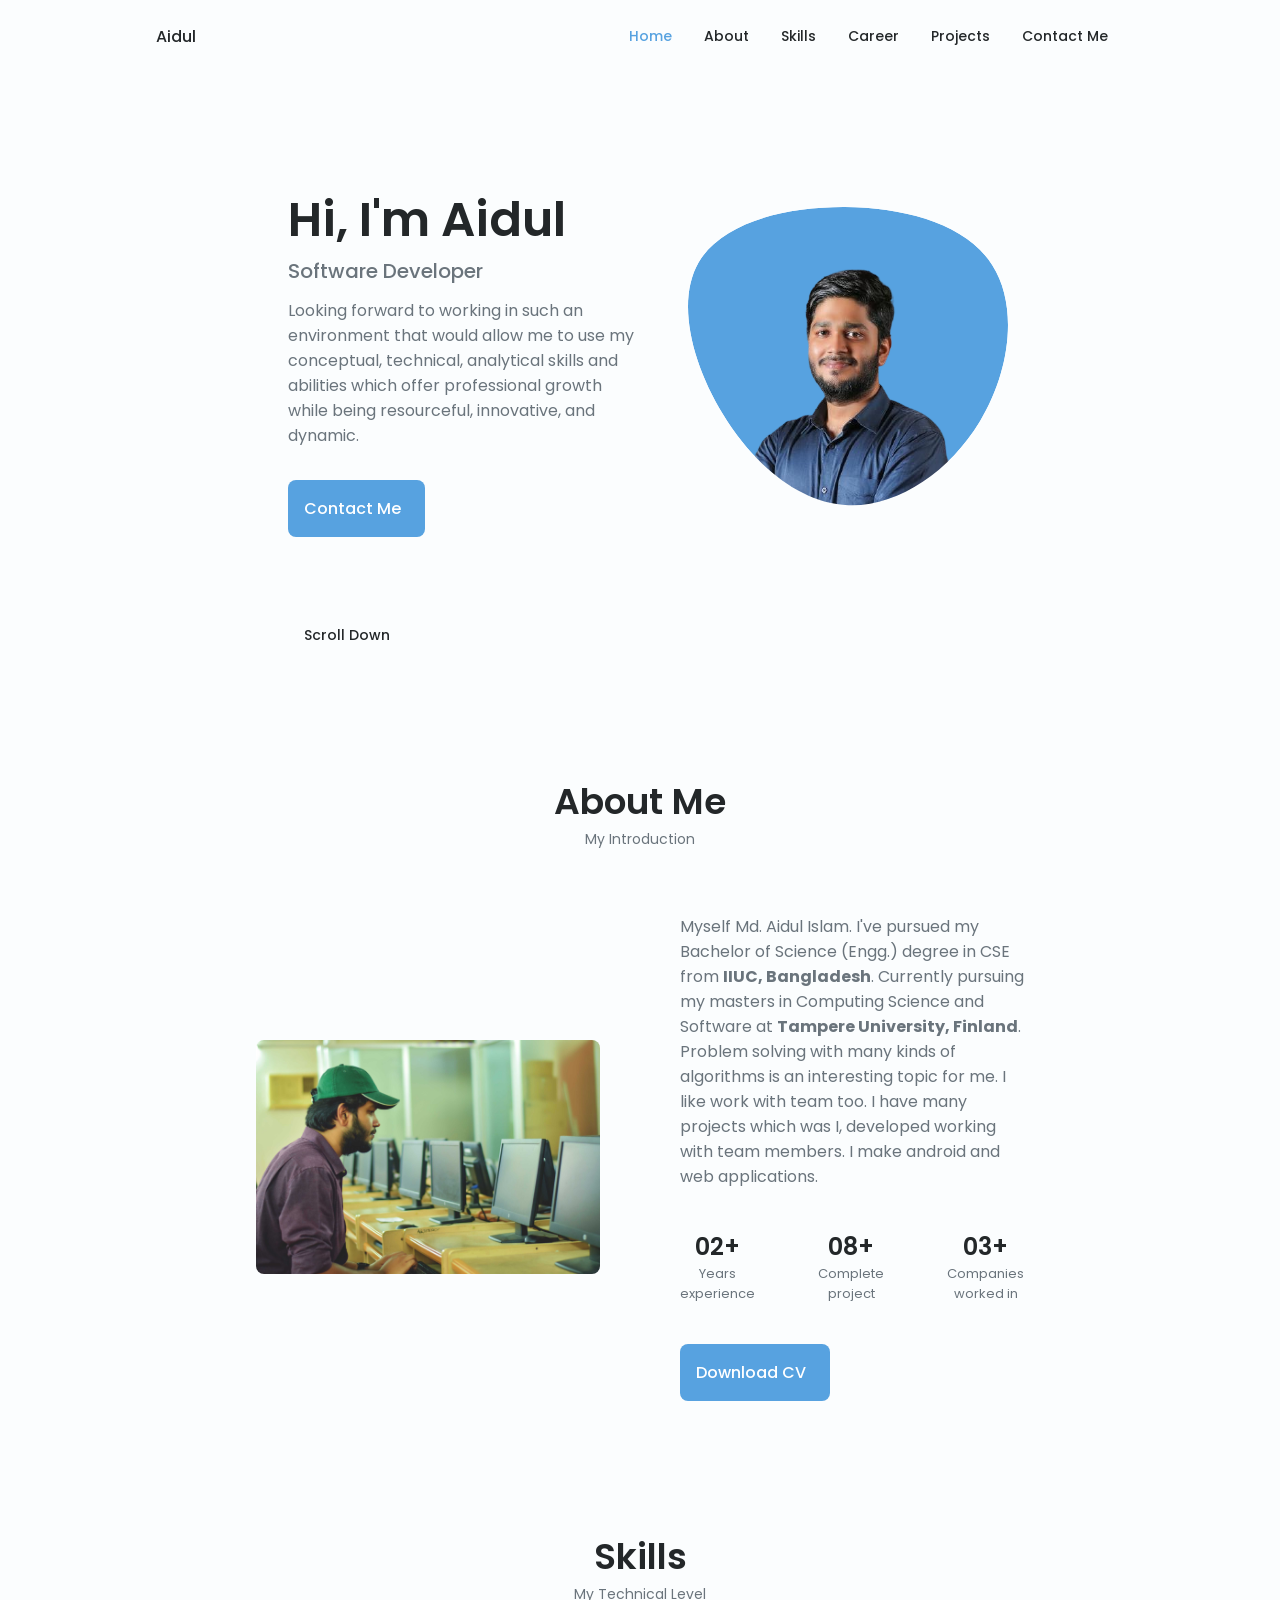
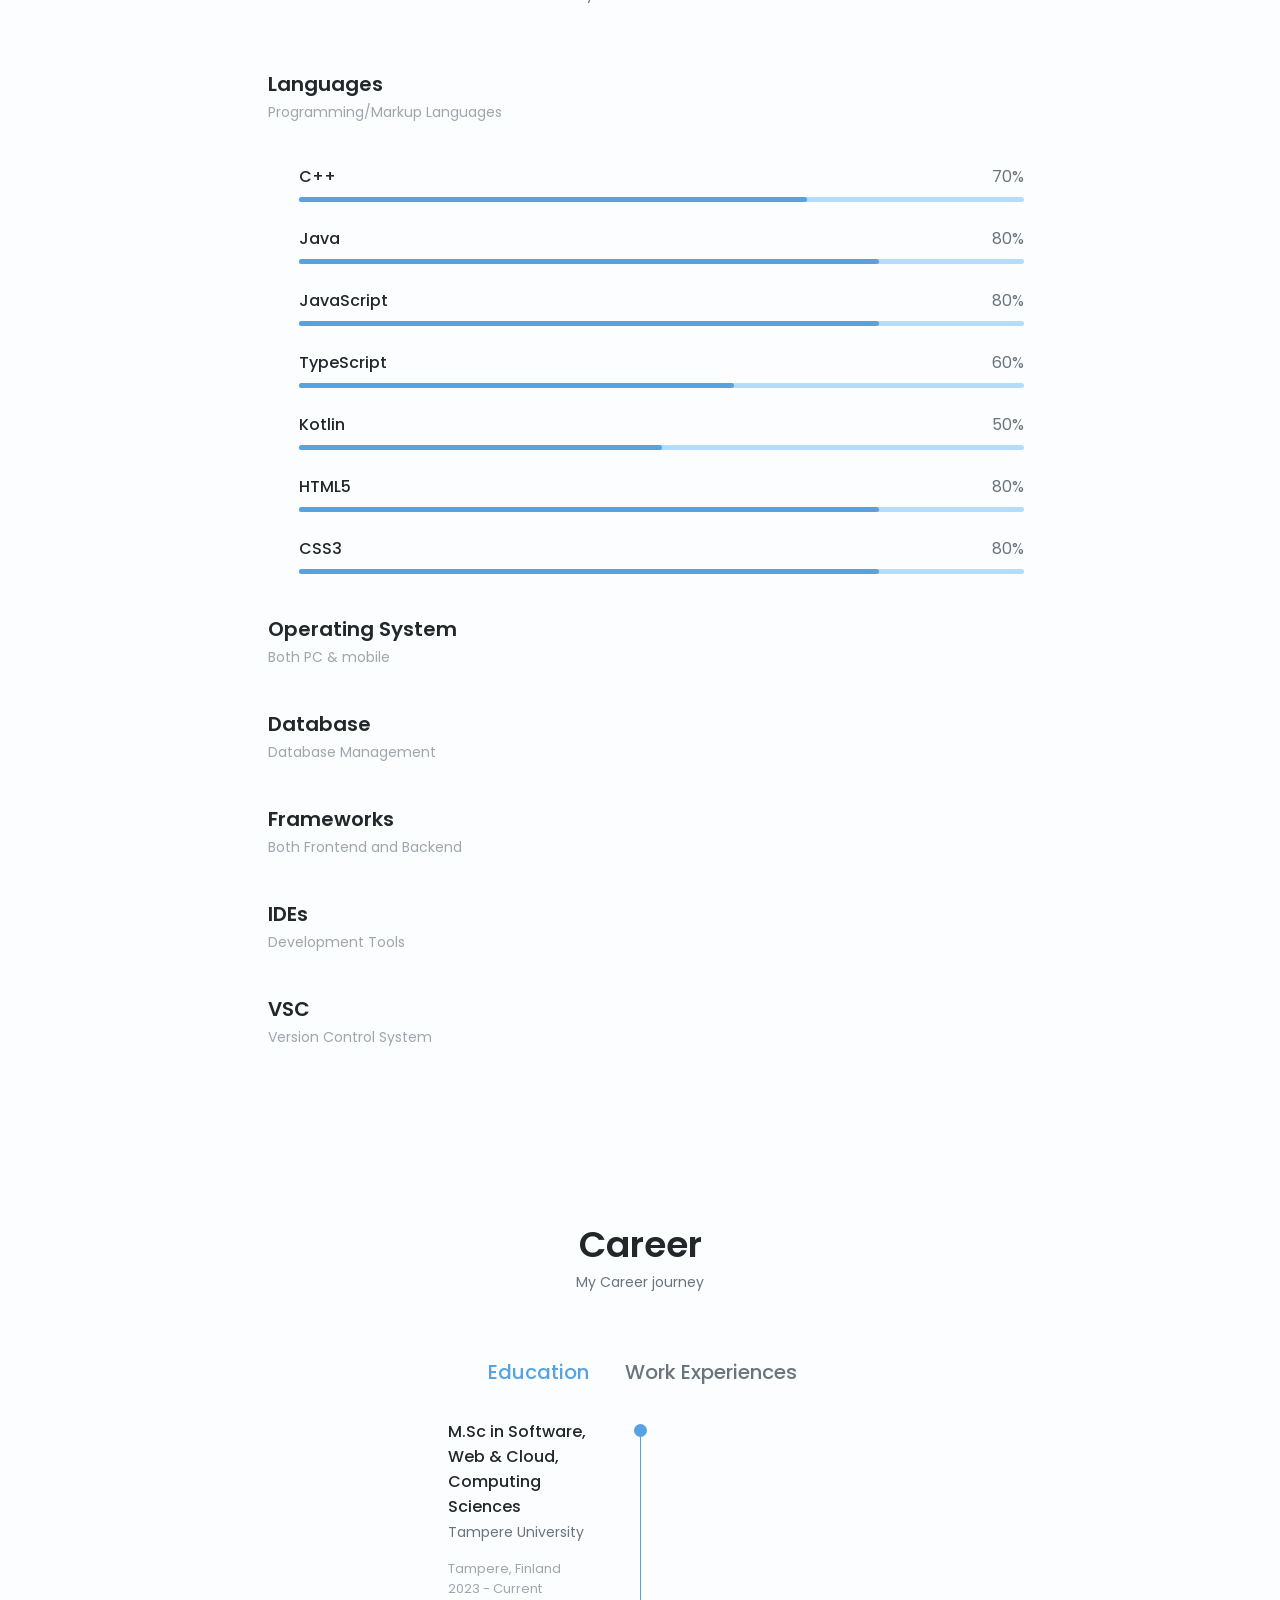
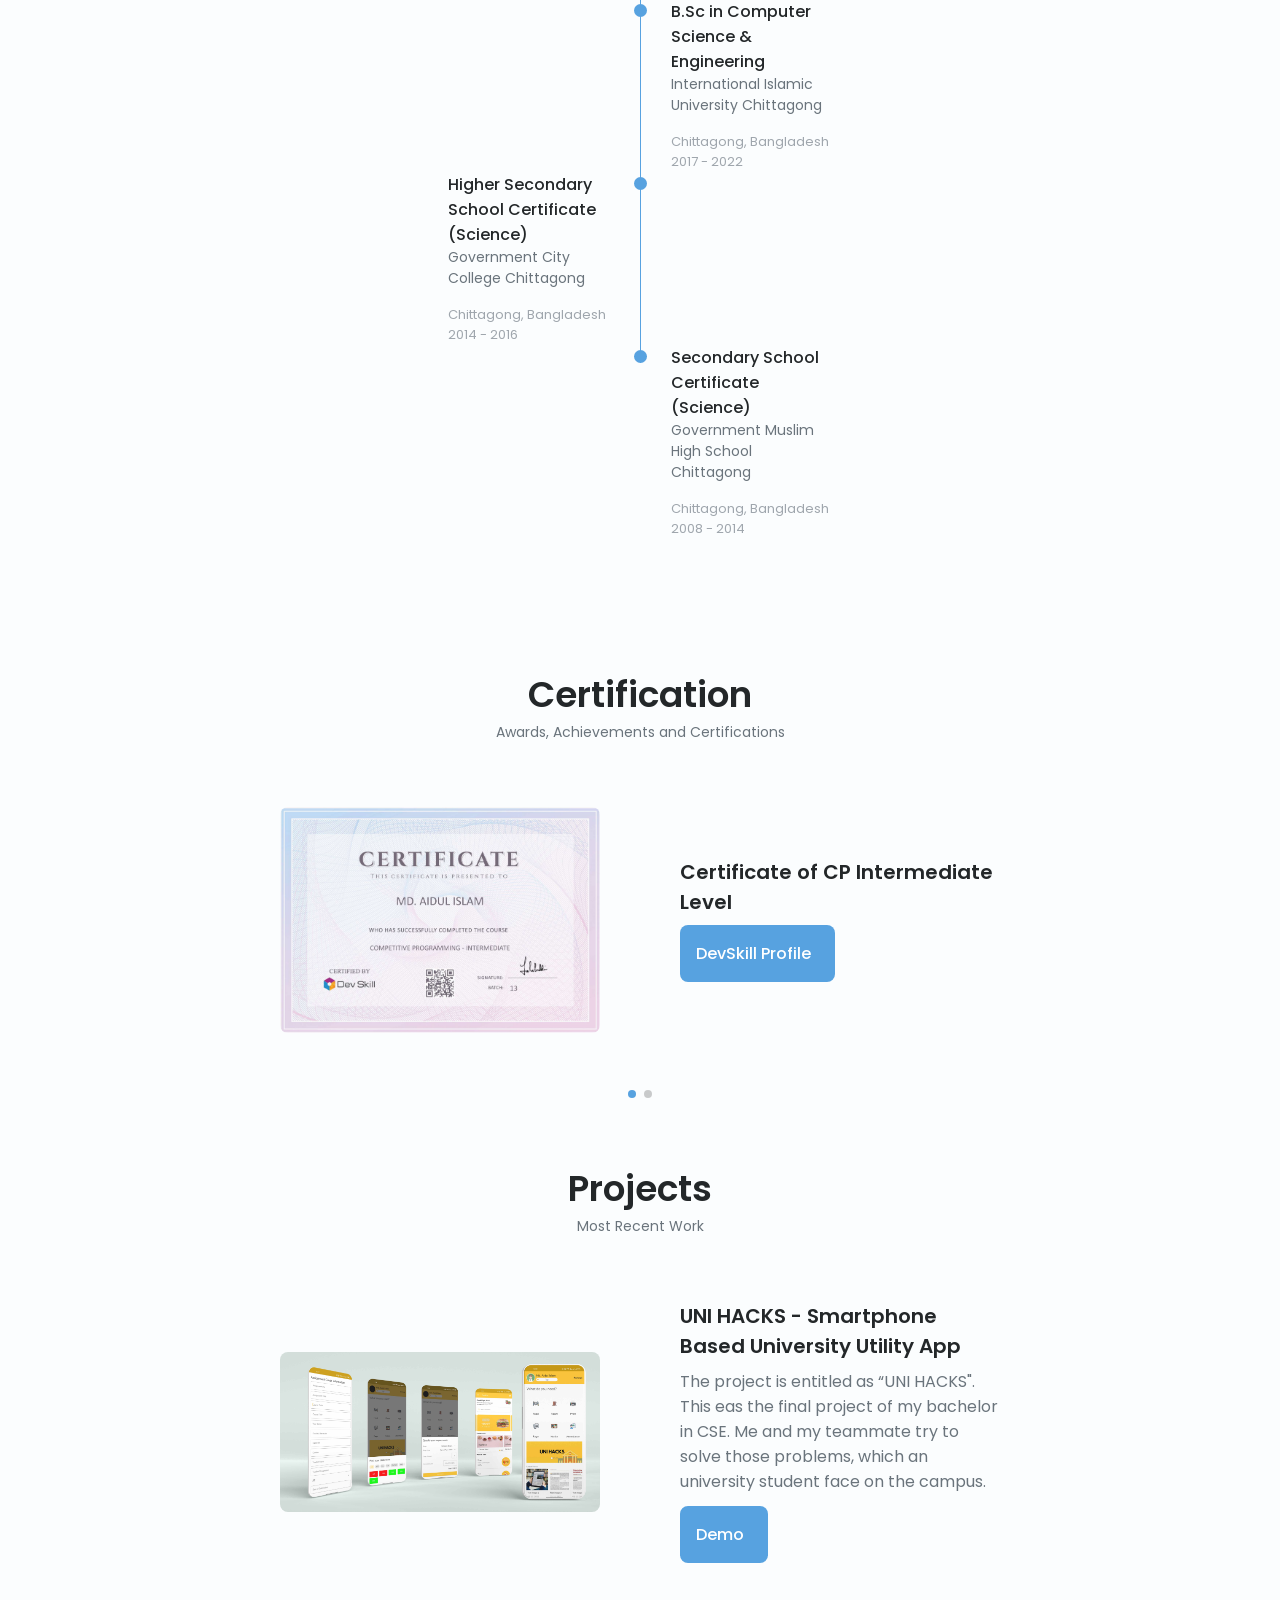
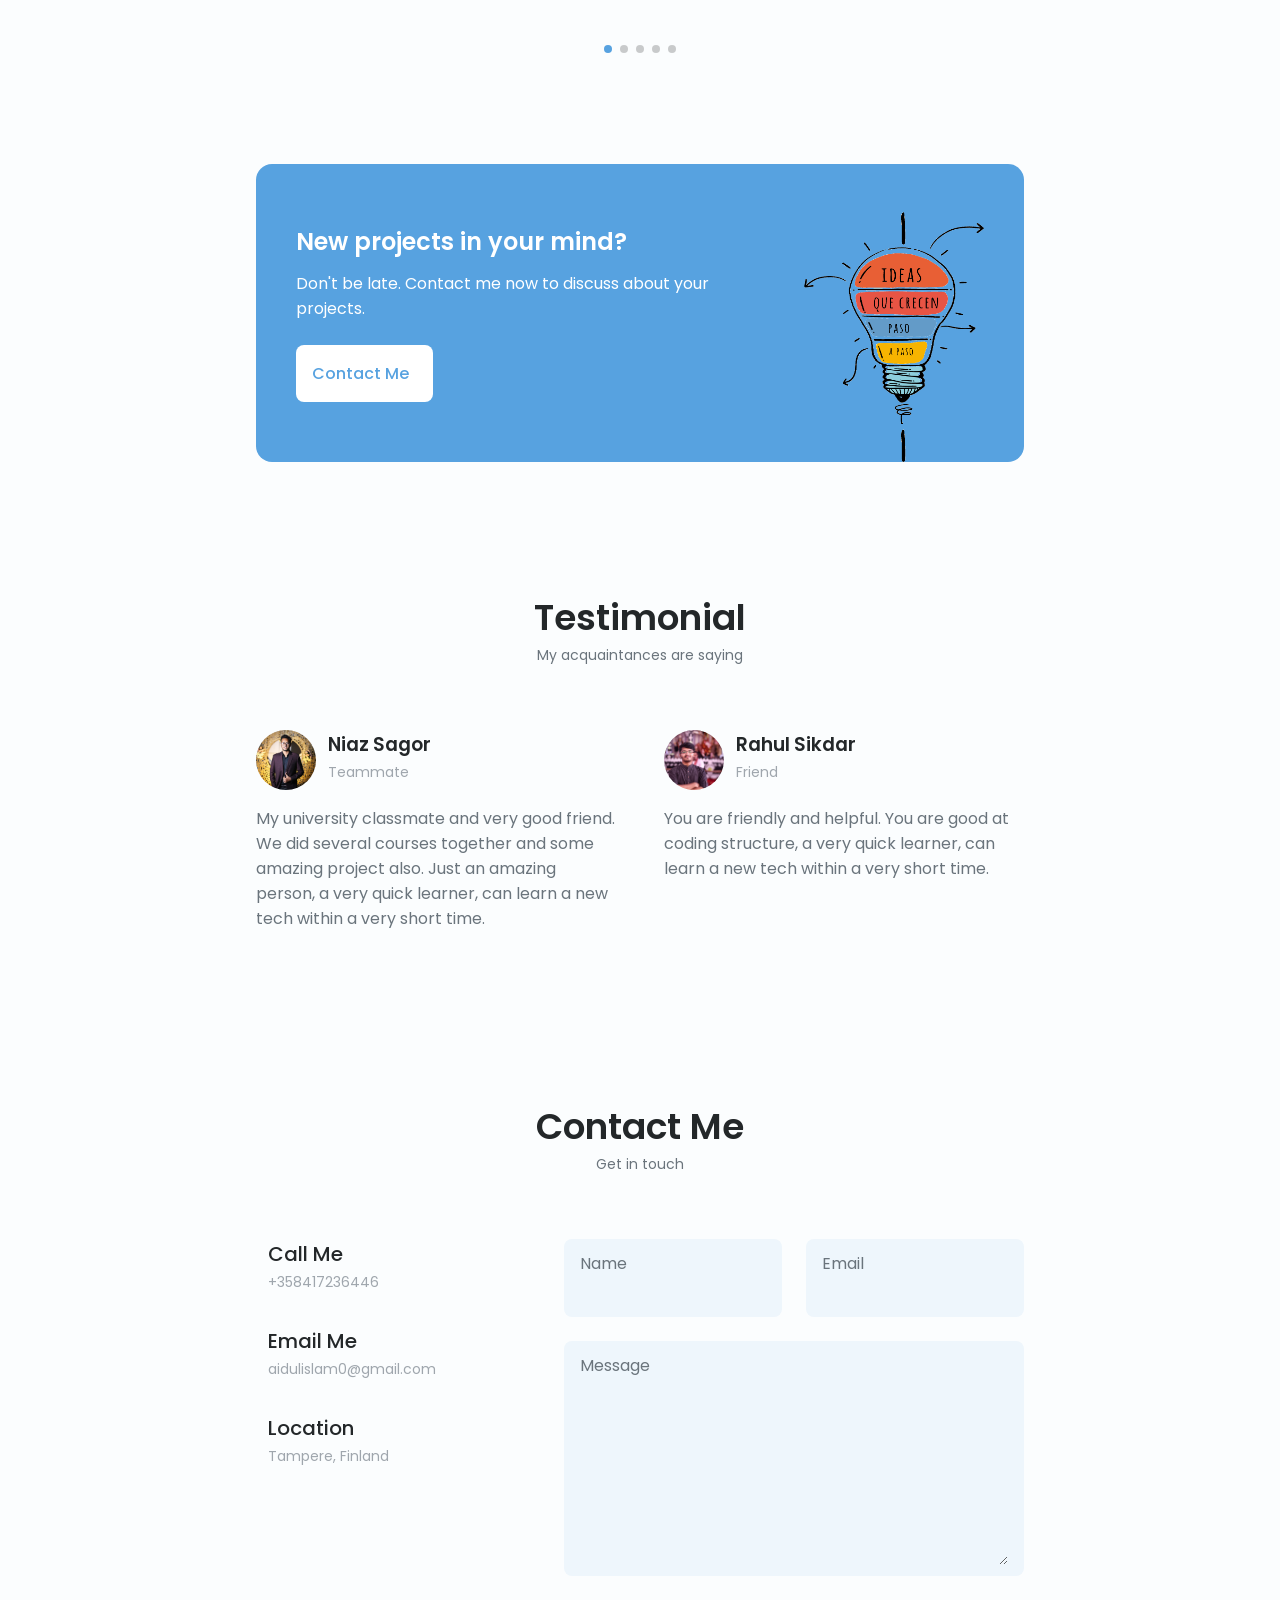
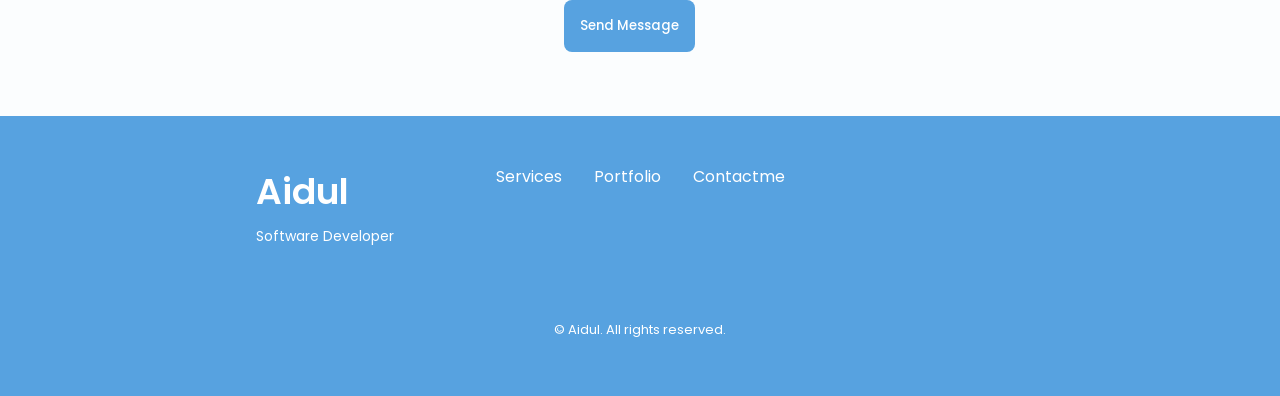
==== index.html @ 512f67ad "updated" ====
<!DOCTYPE html>
    <html lang="en">
    <head>
        <meta charset="UTF-8">
        <meta name="viewport" content="width=device-width, initial-scale=1.0">

        <!--==================== UNICONS ====================-->
        <link rel="stylesheet" href="https://unicons.iconscout.com/release/v4.0.0/css/line.css">
        <link rel="stylesheet" href="https://unicons.iconscout.com/release/v4.0.0/css/solid.css">
        
        <!--==================== SWIPER CSS ====================-->
        <link rel="stylesheet" href="assets/css/swiper-bundle.min.css">
        
        <!--==================== CSS ====================-->
        <link rel="stylesheet" href="assets/css/styles.css">

        <title>Aidul Islam</title>
        <link rel="shortcut icon" type="image/x-icon" href="/assets/img/favicon.ico">
    </head>
    <body>
        <!--==================== HEADER ====================-->
        <header class="header" id="header">
            <nav class="nav container">
                <a href="#" class="nav__logo">Aidul</a>

                <div class="nav__menu" id="nav-menu">
                    <ul class="nav__list grid">
                        <li class="nav__item">
                            <a href="#home" class="nav__link active-link">
                                <i class="uil uil-estate nav__icon"></i> Home
                            </a>
                        </li>

                        <li class="nav__item">
                            <a href="#about" class="nav__link">
                                <i class="uil uil-user nav__icon"></i> About
                            </a>
                        </li>

                        <li class="nav__item">
                            <a href="#skills" class="nav__link">
                                <i class="uil uil-file-alt nav__icon"></i> Skills
                            </a>
                        </li>

                        <li class="nav__item">
                            <a href="#career" class="nav__link">
                                <i class="uil uil-briefcase-alt nav__icon"></i> Career
                            </a>
                        </li>

                        <li class="nav__item">
                            <a href="#portfolio" class="nav__link">
                                <i class="uil uil-scenery nav__icon"></i> Projects
                            </a>
                        </li>

                        <li class="nav__item">
                            <a href="#contact" class="nav__link">
                                <i class="uil uil-message nav__icon"></i> Contact Me
                            </a>
                        </li>
                    </ul>
                    <i class="uil uil-times nav__close" id="nav-close"></i>
                </div>
                <div class="nav__btns">

                    <!-- Theme change button -->
                    <i class="uil uil-moon change-theme" id="theme-button"></i>

                    <div class="nav__toogle" id="nav-toogle">
                        <i class="uil uil-apps"></i>
                    </div>
                </div>
            </nav>
            
        </header>

        <!--==================== MAIN ====================-->
        <main class="main">
            <!--==================== HOME ====================-->
            <section class="home section" id="home">
                <div class="home__container container grid">
                    <div class="home__content grid">
                        <div class="home__social">
                            <a href="https://www.linkedin.com/in/aidul23" target="_blank" class="home__social-icon">
                                <i class="uil uil-linkedin-alt"></i>
                            </a>

                            <a href="https://www.github.com/aidul23" target="_blank" class="home__social-icon">
                                <i class="uil uil-github-alt"></i>
                            </a>
                        </div>
                        <div class="home__img">
                            <svg class="home__blob" viewBox="0 0 200 187" xmlns="http://www.w3.org/2000/svg" xmlns:xlink="http://www.w3.org/1999/xlink">
                                <mask id="mask0" mask-type="alpha">
                                    <path d="M190.312 36.4879C206.582 62.1187 201.309 102.826 182.328 134.186C163.346 165.547 
                                    130.807 187.559 100.226 186.353C69.6454 185.297 41.0228 161.023 21.7403 129.362C2.45775 
                                    97.8511 -7.48481 59.1033 6.67581 34.5279C20.9871 10.1032 59.7028 -0.149132 97.9666 
                                    0.00163737C136.23 0.303176 174.193 10.857 190.312 36.4879Z"/>
                                </mask>
                                <g mask="url(#mask0)">
                                    <path d="M190.312 36.4879C206.582 62.1187 201.309 102.826 182.328 134.186C163.346 
                                    165.547 130.807 187.559 100.226 186.353C69.6454 185.297 41.0228 161.023 21.7403 
                                    129.362C2.45775 97.8511 -7.48481 59.1033 6.67581 34.5279C20.9871 10.1032 59.7028 
                                    -0.149132 97.9666 0.00163737C136.23 0.303176 174.193 10.857 190.312 36.4879Z"/>
                                    <image class="home__blob-img" x="12" y="18" xlink:href="assets/img/perfil.png"/>
                                </g>
                            </svg>
                            
                        </div>
                        <div class="home__data">
                            <h1 class="home__title">Hi, I'm Aidul</h1>
                            <h3 class="home__subtitle">Software Developer</h3>
                            <p class="home__description">Looking forward to working in such an environment that would allow me to use my conceptual, technical, analytical skills and abilities which offer professional growth while being resourceful, innovative, and dynamic.</p>
                            <a href="#contact" class="button button--flex">
                                Contact Me <i class="uil uil-message button__icon"></i>
                            </a>
                        </div>
                    </div>

                    <div class="home__scroll">
                        <a href="#about" class="home__scroll-button button--flex">
                            <i class="uil uil-mouse-alt home__scroll-mouse"></i>
                            <span class="home__scroll-name">Scroll Down</span>
                            <i class="uil uil-arrow-down home__scroll-arrow"></i>
                        </a>
                    </div>
                </div>
            </section>

            <!--==================== ABOUT ====================-->
            <section class="about section" id="about">
                <h2 class="section__title">About Me</h2>
                <span class="section__subtitle">My Introduction</span>
                <div class="about__container container grid">
                    <img src="assets/img/about.jpg" alt="" class="about__img">

                    <div class="about__data">
                        <p class="about__description">Myself Md. Aidul Islam. I've pursued my Bachelor of Science (Engg.) degree in CSE from <b>IIUC, Bangladesh</b>. Currently pursuing my masters in Computing Science and Software at <b>Tampere University, Finland</b>. Problem solving with many kinds of algorithms is an interesting topic for me. I like work with team too. I have many projects which was I, developed working with team members. I make android and web applications.</p>
                    
                        <div class="about__info">
                            <div>
                                <span class="about__info-title">02+</span>
                                <span class="about__info-name">Years <br> experience</span>
                            </div>

                            <div>
                                <span class="about__info-title">08+</span>
                                <span class="about__info-name">Complete <br> project</span>
                            </div>

                            <div>
                                <span class="about__info-title">03+</span>
                                <span class="about__info-name">Companies <br> worked in</span>
                            </div>

                            <!-- <div>
                                <span class="about__info-title">08+</span>
                                <span class="about__info-name">Years <br> experience</span>
                            </div> -->
                        </div>

                        <div class="about__buttons">
                            <a download="" href="assets/pdf/My Resume.pdf" class="button button--flex">
                                Download CV<i class="uil uil-download-alt button__icon"></i>
                            </a>
                        </div>
                    </div>
                </div>
            </section>

            <!--==================== SKILLS ====================-->
            <section class="skills section" id="skills">
                <h2 class="section__title">Skills</h2>
                <span class="section__subtitle">My Technical Level</span>
                <div class="skills__container container grid">
                    <div>
                        <!--==================== SKILL 1 ====================-->
                        <div class="skills__content skills__open">
                            <div class="skills__header">
                                <i class="uil uil-brackets-curly skills__icon"></i>

                                <div>
                                    <h1 class="skills__title">Languages</h1>
                                    <span class="skills__subtitle">Programming/Markup Languages</span>

                                </div>

                                <i class="uil uil-angle-down skills__arrow"></i>
                            </div>

                            <div class="skills__list grid">

                                <div class="skills__data">
                                    <div class="skills__titles">
                                        <h3 class="skills__name">C++</h3>
                                        <span class="skills__number">70%</span>
                                    </div>
                                    <div class="skills__bar">
                                        <span class="skills__percentage skills__cpp"></span>
                                    </div>
                                </div>

                                <div class="skills__data">
                                    <div class="skills__titles">
                                        <h3 class="skills__name">Java</h3>
                                        <span class="skills__number">80%</span>
                                    </div>
                                    <div class="skills__bar">
                                        <span class="skills__percentage skills__java"></span>
                                    </div>
                                </div>

                                <div class="skills__data">
                                    <div class="skills__titles">
                                        <h3 class="skills__name">JavaScript</h3>
                                        <span class="skills__number">80%</span>
                                    </div>
                                    <div class="skills__bar">
                                        <span class="skills__percentage skills__javascript"></span>
                                    </div>
                                </div>

                                <div class="skills__data">
                                    <div class="skills__titles">
                                        <h3 class="skills__name">TypeScript</h3>
                                        <span class="skills__number">60%</span>
                                    </div>
                                    <div class="skills__bar">
                                        <span class="skills__percentage skills__typescript"></span>
                                    </div>
                                </div>

                                <div class="skills__data">
                                    <div class="skills__titles">
                                        <h3 class="skills__name">Kotlin</h3>
                                        <span class="skills__number">50%</span>
                                    </div>
                                    <div class="skills__bar">
                                        <span class="skills__percentage skills__kotlin"></span>
                                    </div>
                                </div>

                                <div class="skills__data">
                                    <div class="skills__titles">
                                        <h3 class="skills__name">HTML5</h3>
                                        <span class="skills__number">80%</span>
                                    </div>
                                    <div class="skills__bar">
                                        <span class="skills__percentage skills__html"></span>
                                    </div>
                                </div>

                                <div class="skills__data">
                                    <div class="skills__titles">
                                        <h3 class="skills__name">CSS3</h3>
                                        <span class="skills__number">80%</span>
                                    </div>
                                    <div class="skills__bar">
                                        <span class="skills__percentage skills__css"></span>
                                    </div>
                                </div>
                            </div>
                        </div>

                        <!--==================== SKILL 2 ====================-->
                        <div class="skills__content skills__close">
                            <div class="skills__header">
                                <i class="uil uil-desktop skills__icon"></i>

                                <div>
                                    <h1 class="skills__title">Operating System</h1>
                                    <span class="skills__subtitle">Both PC & mobile</span>

                                </div>

                                <i class="uil uil-angle-down skills__arrow"></i>
                            </div>

                            <div class="skills__list grid">
                                <div class="skills__data skills_div">
                                    <img src="./assets/img/Logo/windows.png" alt="os-logo"/>
                                    <img src="./assets/img/Logo/ubuntu.png" alt="os-logo"/>
                                    <img src="./assets/img/Logo/android.png" alt="os-logo"/>
                                    <img src="./assets/img/Logo/apple-black-logo.png" alt="os-logo"/>

                                    <!-- <div class="skills__titles">
                                        <h3 class="skills__name">Windows</h3>
                                        <span class="skills__number">90%</span>
                                    </div>
                                    <div class="skills__bar">
                                        <span class="skills__percentage skills__windows"></span>
                                    </div> -->
                                </div>

                                <!-- <div class="skills__data">
                                    <div class="skills__titles">
                                        <h3 class="skills__name">Ubuntu</h3>
                                        <span class="skills__number">80%</span>
                                    </div>
                                    <div class="skills__bar">
                                        <span class="skills__percentage skills__css"></span>
                                    </div>
                                </div>

                                <div class="skills__data">
                                    <div class="skills__titles">
                                        <h3 class="skills__name">Android</h3>
                                        <span class="skills__number">60%</span>
                                    </div>
                                    <div class="skills__bar">
                                        <span class="skills__percentage skills__js"></span>
                                    </div>
                                </div>

                                <div class="skills__data">
                                    <div class="skills__titles">
                                        <h3 class="skills__name">iOS</h3>
                                        <span class="skills__number">70%</span>
                                    </div>
                                    <div class="skills__bar">
                                        <span class="skills__percentage skills__react"></span>
                                    </div>
                                </div> -->
                            </div>
                        </div>

                        <!--==================== SKILL 3 ====================-->
                        <div class="skills__content skills__close">
                            <div class="skills__header">
                                <i class="uil uil-database skills__icon"></i>

                                <div>
                                    <h1 class="skills__title">Database</h1>
                                    <span class="skills__subtitle">Database Management</span>

                                </div>

                                <i class="uil uil-angle-down skills__arrow"></i>
                            </div>

                            <div class="skills__list grid">
                                <div class="skills__data skills_div">
                                    <img src="./assets/img/Logo/firebase.png" alt="os-logo" />
                                    <img src="./assets/img/Logo/mysql.png" alt="os-logo" />
                                    <img src="./assets/img/Logo/MongoDB.png" style="width: 150px;" alt="os-logo" />

                                    <!-- <div class="skills__titles">
                                        <h3 class="skills__name">Firebase</h3>
                                        <span class="skills__number">90%</span>
                                    </div>
                                    <div class="skills__bar">
                                        <span class="skills__percentage skills__windows"></span>
                                    </div> -->
                                </div>

                                <!-- <div class="skills__data">
                                    <div class="skills__titles">
                                        <h3 class="skills__name">MySQL</h3>
                                        <span class="skills__number">80%</span>
                                    </div>
                                    <div class="skills__bar">
                                        <span class="skills__percentage skills__css"></span>
                                    </div>
                                </div> -->

                            </div>
                        </div>

                        <div class="skills__content skills__close">
                            <div class="skills__header">
                                <i class="uil uil-desktop skills__icon"></i>

                                <div>
                                    <h1 class="skills__title">Frameworks</h1>
                                    <span class="skills__subtitle">Both Frontend and Backend</span>

                                </div>

                                <i class="uil uil-angle-down skills__arrow"></i>
                            </div>

                            <div class="skills__list grid">
                                <div class="skills__data skills_div">
                                    <img src="./assets/img/Logo/android.png" alt="os-logo" />
                                    <img src="./assets/img/Logo/React.png" alt="os-logo" />
                                    <img src="./assets/img/Logo/bootstrap.png" alt="os-logo" />
                                    <img src="./assets/img/Logo/angular.png" alt="os-logo" />
                                </div>

                            </div>
                        </div>

                        <!--==================== SKILL 4 ====================-->
                        <div class="skills__content skills__close">
                            <div class="skills__header">
                                <i class="uil uil-setting skills__icon"></i>

                                <div>
                                    <h1 class="skills__title">IDEs</h1>
                                    <span class="skills__subtitle">Development Tools</span>

                                </div>

                                <i class="uil uil-angle-down skills__arrow"></i>
                            </div>

                            <div class="skills__list grid">
                                <div class="skills__data skills_div">
                                    <img src="./assets/img/Logo/android-studio.png" alt="os-logo" />
                                    <img src="./assets/img/Logo/Visual_Studio_Code_1.18_icon.svg.png" alt="os-logo" />
                                    <img src="./assets/img/Logo/IntelliJ_IDEA_Icon.svg.png" alt="os-logo" />
                                </div>

                            </div>
                        </div>

                        <!--==================== SKILL 4 ====================-->
                        <div class="skills__content skills__close">
                            <div class="skills__header">
                                <i class="uil uil-code-branch skills__icon"></i>

                                <div>
                                    <h1 class="skills__title">VSC</h1>
                                    <span class="skills__subtitle">Version Control System</span>

                                </div>

                                <i class="uil uil-angle-down skills__arrow"></i>
                            </div>

                            <div class="skills__list grid">
                                <div class="skills__data skills_div">
                                    <img src="./assets/img/Logo/github.png" alt="os-logo" />

                                    <!-- <div class="skills__titles">
                                        <h3 class="skills__name">Git</h3>
                                        <span class="skills__number">90%</span>
                                    </div>
                                    <div class="skills__bar">
                                        <span class="skills__percentage skills__git"></span>
                                    </div> -->
                                </div>


                            </div>
                        </div>

                    </div>
                </div>
            </section>

            <!--==================== QUALIFICATION ====================-->
            <section class="career section" id="career">
                <h2 class="section__title">Career</h2>
                <span class="section__subtitle">My Career journey</span>

                <div class="career__container container">
                    <div class="career__tabs">
                        <div class="career__button button--flex career__active" data-target="#education">
                            <i class="uil uil-graduation-cap career__icon"></i>
                            Education
                        </div>

                        <div class="career__button button--flex" data-target="#work">
                            <i class="uil uil-briefcase-alt career__icon"></i>
                            Work Experiences
                        </div>
                    </div>

                    <div class="career__sections">
                        <!--==================== Career Content 1 ====================-->
                        <div class="career__content career__active" data-content id = "education" >

                            <!--==================== Career 1 ====================-->
                            <div class="career__data">
                                <div>
                                    <h3 class="career__title">M.Sc in Software, Web & Cloud, Computing Sciences</h3>
                                    <span class="career__subtitle">Tampere University</span>
                                    <div class="career__location">
                                        <i class="uil uil-location-pin-alt"></i>
                                        Tampere, Finland
                                    </div>
                                    <div class="career__calendar">
                                        <i class="uil uil-calendar-alt"></i>
                                        2023 - Current
                                    </div>
                                </div>

                                <div>
                                    <span class="career__rounder"></span>
                                    <span class="career__line"></span>
                                </div>
                            </div>

                            <!--==================== Career 2 ====================-->
                            <div class="career__data">
                                <div></div>
                                <div>
                                    <span class="career__rounder"></span>
                                    <span class="career__line"></span>
                                </div>
                                <div>
                                    <h3 class="career__title">B.Sc in Computer Science & Engineering</h3>
                                    <span class="career__subtitle">International Islamic University Chittagong</span>
                                    <div class="career__location">
                                        <i class="uil uil-location-pin-alt"></i>
                                        Chittagong, Bangladesh
                                    </div>
                                    <div class="career__calendar">
                                        <i class="uil uil-calendar-alt"></i>
                                        2017 - 2022
                                    </div>
                                </div>

                                
                            </div>

                            <!--==================== Career 3 ====================-->
                            <div class="career__data">
                                <div>
                                    <h3 class="career__title">Higher Secondary School Certificate (Science)</h3>
                                    <span class="career__subtitle">Government City College Chittagong</span>
                                    <div class="career__location">
                                        <i class="uil uil-location-pin-alt"></i>
                                        Chittagong, Bangladesh
                                    </div>
                                    <div class="career__calendar">
                                        <i class="uil uil-calendar-alt"></i>
                                        2014 - 2016
                                    </div>
                                </div>
                                <div>
                                    <span class="career__rounder"></span>
                                    <span class="career__line"></span>
                                </div>
                                
                            </div>

                            <!--==================== Career 4 ====================-->
                            <div class="career__data">
                                <div></div>
                                <div>
                                    <span class="career__rounder"></span>
                                    <!-- <span class="career__line"></span> -->
                                </div>
                                <div>
                                    <h3 class="career__title">Secondary School Certificate (Science)</h3>
                                    <span class="career__subtitle">Government Muslim High School Chittagong</span>
                                    <div class="career__location">
                                        <i class="uil uil-location-pin-alt"></i>
                                        Chittagong, Bangladesh
                                    </div>
                                    <div class="career__calendar">
                                        <i class="uil uil-calendar-alt"></i>
                                        2008 - 2014
                                    </div>
                                </div>
                            </div>

                        </div>

                        <!--==================== Career Content 2 ====================-->
                        <div class="career__content" data-content id = "work">

                            <!--==================== Career 1 ====================-->
                            <div class="career__data">                            
                                <div>
                                    <h3 class="career__title">Software Engineer (Part-Time)</h3>
                                    <span class="career__subtitle">nztrip </span>
                                    <div class="career__location">
                                        <i class="uil uil-location-pin-alt"></i>
                                        Kuala Lumpur, Malaysia
                                    </div>
                                    <div class="career__calendar">
                                        <i class="uil uil-calendar-alt"></i>
                                        2023 - 2023
                                    </div>
                                </div>  
                                <div>
                                    <span class="career__rounder"></span>
                                    <span class="career__line"></span>
                                </div>
                            </div>
                            <!--==================== Career 2 ====================-->
                            <div class="career__data">
                                <div></div>
                                <div>
                                    <span class="career__rounder"></span>
                                    <span class="career__line"></span>
                                </div>
                                <div>
                                    <h3 class="career__title">Android Developer</h3>
                                    <span class="career__subtitle">Xit Bangladesh</span>
                                    <div class="career__location">
                                        <i class="uil uil-location-pin-alt"></i>
                                        Chittagong, Bangladesh
                                    </div>
                                    <div class="career__calendar">
                                        <i class="uil uil-calendar-alt"></i>
                                        2021 - 2022
                                    </div>
                                </div>
                                
                            </div>

                            <!--==================== Career 3 ====================-->
                            <div class="career__data">
                                <div>
                                    <h3 class="career__title">Android Developer Intern</h3>
                                    <span class="career__subtitle">BroTech IT </span>
                                    <div class="career__location">
                                        <i class="uil uil-location-pin-alt"></i>
                                        Chittagong, Bangladesh
                                    </div>
                                    <div class="career__calendar">
                                        <i class="uil uil-calendar-alt"></i>
                                        2021 - 2021
                                    </div>
                                </div>    
                                <div>
                                    <span class="career__rounder"></span>
                                </div>
                            </div>


                        </div>
                    </div>
                </div>
            </section>

            <!--==================== SERVICES ====================-->
            <!-- <section class="services section" id="services">
                
            </section> -->

            <!--==================== CERTIFICATION ====================-->

            <section class="portfolio section" id="portfolio">
                <h2 class="section__title">Certification</h2>
                <span class="section__subtitle">Awards, Achievements and Certifications</span>

                <div class="portfolio__container container swiper-container">
                    <div class="swiper-wrapper">
                        <!--==================== certification 1 ====================-->
                        <div class="portfolio__content grid swiper-slide">
                            <img src="assets/img/Competitive Programming Intermediate_certificate.jpg" alt="" class="portfolio__img">

                            <div class="portfolio__data">
                                <h3 class="portfolio__title">Certificate of CP Intermediate Level</h3>
                                <a href="https://devskill.com/" target="_blank" class="button button--flex button--small portfolio__button">
                                    DevSkill Profile
                                    <i class="uil uil-arrow-right button__icon"></i>
                                </a>
                            </div>
                        </div>

                        <!--==================== certification 2 ====================-->
                        <div class="portfolio__content grid swiper-slide">
                            <img src="assets/img/Problem-Solving-Process.jpg" alt="" class="portfolio__img">

                            <div class="portfolio__data">
                                <h3 class="portfolio__title">Problem Solving</h3>
                                <div style="display: flex; text-align: center;">
                                    <i class="uil uil-code-branch button__icon"></i>
                                    <p class="portfolio__description" style="margin-left: 8px;">UVa</p>
                                </div>
                                <div style="display: flex; text-align: center;">
                                    <i class="uil uil-code-branch button__icon"></i>
                                    <p class="portfolio__description" style="margin-left: 8px;">Codeforces</p>
                                </div>
                                <div style="display: flex; text-align: center;">
                                    <i class="uil uil-code-branch button__icon"></i>
                                    <p class="portfolio__description" style="margin-left: 8px;">Leetcode</p>
                                </div>
                                <a href="https://www.stopstalk.com/user/profile/aidul" target="_blank" class="button button--flex button--small portfolio__button">
                                    StopStalk Profile
                                    <i class="uil uil-arrow-right button__icon"></i>
                                </a>
                            </div>
                        </div>
                    
                    </div>


                    <div class="swiper-button-next">
                        <i class="uil uil-angle-right swiper-portfolio-icon"></i>
                    </div>
                    <div class="swiper-button-prev">
                        <i class="uil uil-angle-left swiper-portfolio-icon"></i>
                    </div>

                    <div class="swiper-pagination"></div>
                </div>
        </section>

            <!--==================== PORTFOLIO ====================-->
            <section class="portfolio section" id="portfolio">
                    <h2 class="section__title">Projects</h2>
                    <span class="section__subtitle">Most Recent Work</span>

                    <div class="portfolio__container container swiper-container">
                        <div class="swiper-wrapper">
                            <!--==================== PORTFOLIO 1 ====================-->
                            <div class="portfolio__content grid swiper-slide">
                                <img src="assets/img/portfolio1.jpg" alt="" class="portfolio__img">

                                <div class="portfolio__data">
                                    <h3 class="portfolio__title">UNI HACKS - Smartphone Based University Utility App</h3>
                                    <p class="portfolio__description">The project is entitled as “UNI HACKS". This eas the final project of my bachelor in CSE. Me and my teammate try to solve those problems, which an university student face on the campus.</p>
                                    <a href="https://github.com/aidul23/Uni-Hacks" target="_blank" class="button button--flex button--small portfolio__button">
                                        Demo
                                        <i class="uil uil-arrow-right button__icon"></i>
                                    </a>
                                </div>
                            </div>

                            <!--==================== PORTFOLIO 2 ====================-->
                            <div class="portfolio__content grid swiper-slide">
                                <img src="assets/img/portfolio3.jpg" alt="" class="portfolio__img">

                                <div class="portfolio__data">
                                    <h3 class="portfolio__title">eDU - Interactive e-Learning Application</h3>
                                    <p class="portfolio__description">This is an interactive e-learning app for childern. Me and one of my friend made this application for an organaization called Ofk-Opportunity for Kids.</p>
                                    <a href="https://github.com/NiazSagor/OFK-Template" target="_blank" class="button button--flex button--small portfolio__button">
                                        Demo
                                        <i class="uil uil-arrow-right button__icon"></i>
                                    </a>
                                </div>
                            </div>
                        
                            <!--==================== PORTFOLIO 3 ====================-->
                            <div class="portfolio__content grid swiper-slide">
                                <img src="assets/img/portfolio2.jpg" alt="" class="portfolio__img">

                                <div class="portfolio__data">
                                    <h3 class="portfolio__title">Flyerz - Multi Vendor eCommerce App</h3>
                                    <p class="portfolio__description">This is a multi vendor eCommerce application. I work on this project while I was doing my intership. I work on the delivery section of this application where I implement Google Map services and other api and third party libraries.</p>
                                    <a href="https://play.google.com/store/apps/details?id=com.flyerz.user" target="_blank" class="button button--flex button--small portfolio__button">
                                        Demo
                                        <i class="uil uil-arrow-right button__icon"></i>
                                    </a>
                                </div>
                            </div>

                            <!--==================== PORTFOLIO 4 ====================-->
                            <div class="portfolio__content grid swiper-slide">
                                <img src="assets/img/portfolio4.png" alt="" class="portfolio__img">

                                <div class="portfolio__data">
                                    <h3 class="portfolio__title">Algorithm Visualizer</h3>
                                    <p class="portfolio__description">A simple sorting algorithm visualizer using javascript React library, where you can generate random number with size, set the speed of the execution for better visual.</p>
                                    <a href="https://aidul23.github.io/algo-visualizer/" target="_blank" class="button button--flex button--small portfolio__button">
                                        Demo
                                        <i class="uil uil-arrow-right button__icon"></i>
                                    </a>
                                </div>
                            </div>

                            <!--==================== PORTFOLIO 5 ====================-->
                            <div class="portfolio__content grid swiper-slide">
                                <img src="assets/img/portfolio5.png" alt="" class="portfolio__img">

                                <div class="portfolio__data">
                                    <h3 class="portfolio__title">Talk</h3>
                                    <p class="portfolio__description">This is a real-time chat application using a web socket where one can create an account, set an avatar, and chat with another person.</p>
                                    <a href="https://github.com/aidul23/talk" target="_blank" class="button button--flex button--small portfolio__button">
                                        Demo
                                        <i class="uil uil-arrow-right button__icon"></i>
                                    </a>
                                </div>
                            </div>
                        </div>


                        <div class="swiper-button-next">
                            <i class="uil uil-angle-right swiper-portfolio-icon"></i>
                        </div>
                        <div class="swiper-button-prev">
                            <i class="uil uil-angle-left swiper-portfolio-icon"></i>
                        </div>

                        <div class="swiper-pagination"></div>
                    </div>
            </section>

            <!--==================== PROJECT IN MIND ====================-->
            <section class="project section">
                <div class="project__bg">
                    <div class="project__container container grid">
                        <div class="project__data">
                            <h2 class="project__title">New projects in your mind?</h2>
                            <p class="project__description">Don't be late. Contact me now to discuss about your projects.</p>
                            <a href="#contact" class="button button--flex button--white">
                                Contact Me
                                <i class="uil uil-message project__icon button__icon"></i>
                            </a>
                        </div>

                        <img src="assets/img/project.png" alt="" class="projectMind__img">
                    </div>
                </div>
            </section>

            <!--==================== TESTIMONIAL ====================-->
            <section class="testimonial section">
                <h2 class="section__title">Testimonial</h2>
                <span class="section__subtitle">My acquaintances are saying</span>

                <div class="testimonial__container container swiper-container">
                    <div class="swiper-wrapper">
                        <!--==================== TESTIMONIAL 1 ====================-->
                        <div class="testimonial__content swiper-slide">
                            <div class="testimonial__data">
                                <div class="testimonial__header">
                                    <img src="assets/img/testimonial1.jpg" alt="" class="testimonial__img">

                                    <div>
                                        <h3 class="testimonail__name">Niaz Sagor</h3>
                                        <span class="testimonial__client">Teammate</span>
                                    </div>
                                </div>

                                <div>
                                    <i class="uis uis-star testimonial__icon-star"></i>
                                    <i class="uis uis-star testimonial__icon-star"></i>
                                    <i class="uis uis-star testimonial__icon-star"></i>
                                    <i class="uis uis-star testimonial__icon-star"></i>
                                    <i class="uis uis-star-half-alt testimonial__icon-star"></i>
                                </div>
                            </div>

                            <p class="testimonial__description">
                                My university classmate and very good friend. We did several courses together and some amazing project also. Just an amazing person, a very quick learner, can learn a new tech within a very short time.
                            </p>
                        </div>

                        <!--==================== TESTIMONIAL 2 ====================-->
                        <div class="testimonial__content swiper-slide">
                            <div class="testimonial__data">
                                <div class="testimonial__header">
                                    <img src="assets/img/testimonial2.jpg" alt="" class="testimonial__img">

                                    <div>
                                        <h3 class="testimonail__name">Rahul Sikdar</h3>
                                        <span class="testimonial__client">Friend</span>
                                    </div>
                                </div>

                                <div>
                                    <i class="uis uis-star testimonial__icon-star"></i>
                                    <i class="uis uis-star testimonial__icon-star"></i>
                                    <i class="uis uis-star testimonial__icon-star"></i>
                                    <i class="uis uis-star testimonial__icon-star"></i>
                                    <i class="uis uis-star testimonial__icon-star"></i>
                                </div>
                            </div>

                            <p class="testimonial__description">
                                You are friendly and helpful. You are good at coding structure, a very quick learner, can learn a new tech within a very short time.
                            </p>
                        </div>

                        <!--==================== TESTIMONIAL 3 ====================-->
                        <div class="testimonial__content swiper-slide">
                            <div class="testimonial__data">
                                <div class="testimonial__header">
                                    <img src="assets/img/testimonial3.jpg" alt="" class="testimonial__img">

                                    <div>
                                        <h3 class="testimonail__name">Robiul Alam</h3>
                                        <span class="testimonial__client">Colleague</span>
                                    </div>
                                </div>

                                <div>
                                    <i class="uis uis-star testimonial__icon-star"></i>
                                    <i class="uis uis-star testimonial__icon-star"></i>
                                    <i class="uis uis-star testimonial__icon-star"></i>
                                    <i class="uis uis-star testimonial__icon-star"></i>
                                    <i class="uil uil-star testimonial__icon-star"></i>
                                </div>
                            </div>

                            <p class="testimonial__description">
                                Aidul worked with me more than a year. He is so pationate about his work. I specially like his enthusiasm about learning new technology.
                            </p>
                        </div> 
                        <!--==================== TESTIMONIAL 3 ====================-->
                        <div class="testimonial__content swiper-slide">
                            <div class="testimonial__data">
                                <div class="testimonial__header">
                                    <img src="assets/img/testimonial4.jpg" alt="" class="testimonial__img">

                                    <div>
                                        <h3 class="testimonail__name">Khadiza Morioum</h3>
                                        <span class="testimonial__client">Friend</span>
                                    </div>
                                </div>

                                <div>
                                    <i class="uis uis-star testimonial__icon-star"></i>
                                    <i class="uis uis-star testimonial__icon-star"></i>
                                    <i class="uis uis-star testimonial__icon-star"></i>
                                    <i class="uis uis-star testimonial__icon-star"></i>
                                    <i class="uis uis-star testimonial__icon-star"></i>
                                </div>
                            </div>

                            <p class="testimonial__description">
                                His work is really amazing. I have given him a project. He completed it Perfectly. Also didn't exceeded the the deadline.
                            </p>
                        </div>
                    </div>

                    <div class="swiper-pagination swiper-pagination-testimonial"></div>
                </div>
            </section>

            <!--==================== CONTACT ME ====================-->
            <section class="contact section" id="contact">
                <h2 class="section__title">Contact Me</h2>
                <span class="section__subtitle">Get in touch</span>

                <div class="container contact__container grid">
                    <div>
                        <div class="contact__information">
                            <i class="uil uil-phone contact__icon"></i>

                            <div>
                                <h3 class="contact__title">Call Me</h3>
                                <span class="contact__subtitle">+358417236446</span>
                            </div>
                        </div>

                        <div class="contact__information">
                            <i class="uil uil-envelope contact__icon"></i>

                            <div>
                                <h3 class="contact__title">Email Me</h3>
                                <span class="contact__subtitle">aidulislam0@gmail.com</span>
                            </div>
                        </div>

                        <div class="contact__information">
                            <i class="uil uil-map-marker contact__icon"></i>

                            <div>
                                <h3 class="contact__title">Location</h3>
                                <span class="contact__subtitle">Tampere, Finland</span>
                            </div>
                        </div>
                    </div>

                    <form action="https://formsubmit.co/aidulislam0@gmail.com" method="POST" class="contact__form grid">
                        <div class="contact__inputs grid">
                            <div class="contact__content">
                                <label for="" class="contact__label">Name</label>
                                <input type="text" name="name" class="contact__input">
                            </div>

                            <div class="contact__content">
                                <label for="" class="contact__label">Email</label>
                                <input type="email" name="email" class="contact__input">
                            </div>
                        </div>

                        <div class="contact__content">
                            <label for="" class="contact__label">Message</label>
                            <textarea name="message" id="" cols="0" rows="7" class="contact__input"></textarea>
                        </div>

                        <!-- <div class="contact__content" id="contact__form__error" style="display: none;">
                            <div class="contact__input">
                                <p class="contact__form__error__text">
                                    <i class="uil uil-times-circle"></i>
                                    Please, fill up the inputs correctly.
                                </p>
                            </div>
                        </div> -->
                        <input type="hidden" name="_captcha" value="false">
                        <input type="hidden" name="_template" value="table">

                        <div>
                            <button type="submit" class="button button__flex">Send Message</button>
                            <!-- <a href="#" class="button button__flex">
                                Send Message
                                <i class="uil uil-message button__icon"></i>
                            </a> -->
                        </div>
                    </div>
            </section>
        </main>

        <!--==================== FOOTER ====================-->
        <footer class="footer">
         <div class="footer__bg">
             <div class="footer__container container grid">
                 <div>
                     <h1 class="footer__title">Aidul</h1>
                     <span class="footer__subtitle">Software Developer</span>
                 </div>

                 <ul class="footer__links">
                     <li>
                         <a href="#services" class="footer__link">Services</a>
                     </li>

                     <li>
                        <a href="#portfolio" class="footer__link">Portfolio</a>
                    </li>

                    <li>
                        <a href="#contact" class="footer__link">Contactme</a>
                    </li>
                 </ul>

                 <div class="footer__social">
                     <a href="https://www.facebook.com/aidul23" target="_blank" class="footer__social">
                        <i class="uil uil-facebook-f"></i>
                     </a>

                     <a href="https://www.instagram.com/aidul_the_great" target="_blank" class="footer__social">
                        <i class="uil uil-instagram"></i>
                    </a>

                    <a href="https://www.twitter.com/aidul23" target="_blank" class="footer__social">
                        <i class="uil uil-twitter-alt"></i>
                    </a>
                 </div>
             </div>

             <p class="footer__copy">&#169; Aidul. All rights reserved.</p>
         </div>
        </footer>
        
        <!--==================== SCROLL TOP ====================-->
        <a href="#" class="scrollup" id="scroll-up">
            <i class="uil uil-arrow-up scrollup__icon"></i>
        </a>

        <!--==================== SWIPER JS ====================-->
        <script src="assets/js/swiper-bundle.min.js"></script>

        <!--==================== MAIN JS ====================-->
        <script src="assets/js/main.js"></script>
    </body>
</html>
---- assets/css/styles.css ----
/*==================== GOOGLE FONTS ====================*/
@import url("https://fonts.googleapis.com/css2?family=Poppins:wght@400;500;600&display=swap");

/*==================== VARIABLES CSS ====================*/
:root {
  --header-height: 3rem;

  /*========== Colors ==========*/
  /* Change favorite color */
  --hue-color: 207; /*Purple 250 - Green 142 - Blue 230 - Pink 340*/

  /* HSL color mode */
  --first-color: hsl(var(--hue-color), 69%, 61%);
  --first-color-second: hsl(var(--hue-color), 69%, 61%);
  --first-color-alt: hsl(var(--hue-color), 57%, 53%);
  --first-color-lighter: hsl(var(--hue-color), 92%, 85%);
  --title-color: hsl(var(--hue-color), 8%, 15%);
  --text-color: hsl(var(--hue-color), 8%, 45%);
  --text-color-light: hsl(var(--hue-color), 8%, 65%);
  --input-color: hsl(var(--hue-color), 70%, 96%);
  --body-color: hsl(var(--hue-color), 60%, 99%);
  --container-color: #fff;
  --scroll-bar-color: hsl(var(--hue-color), 12%, 90%);
  --scroll-thumb-color: hsl(var(--hue-color), 12%, 80%);

  /*========== Font and typography ==========*/
  --body-font: "Poppins", sans-serif;

  /* .5rem = 8px, 1rem = 16px, 1.5rem = 24px ... */
  --big-font-size: 2rem;
  --h1-font-size: 1.5rem;
  --h2-font-size: 1.25rem;
  --h3-font-size: 1.125rem;
  --normal-font-size: 0.938rem;
  --small-font-size: 0.813rem;
  --smaller-font-size: 0.75rem;

  /*========== Font weight ==========*/
  --font-medium: 500;
  --font-semi-bold: 600;

  /*========== Margenes Bottom ==========*/
  /* .25rem = 4px, .5rem = 8px, .75rem = 12px ... */
  --mb-0-25: 0.25rem;
  --mb-0-5: 0.5rem;
  --mb-0-75: 0.75rem;
  --mb-1: 1rem;
  --mb-1-5: 1.5rem;
  --mb-2: 2rem;
  --mb-2-5: 2.5rem;
  --mb-3: 3rem;

  /*========== z index ==========*/
  --z-tooltip: 10;
  --z-fixed: 100;
  --z-modal: 1000;
}

/* Font size for large devices */
@media screen and (min-width: 968px) {
  :root {
    --big-font-size: 3rem;
    --h1-font-size: 2.25rem;
    --h2-font-size: 1.5rem;
    --h3-font-size: 1.25rem;
    --normal-font-size: 1rem;
    --small-font-size: 0.875rem;
    --smaller-font-size: 0.813rem;
  }
}

/*========== Variables Dark theme ==========*/
body.dark-theme {
  /* HSL color mode */
  --first-color-second: hsl(var(--hue-color), 30%, 8%);
  --title-color: hsl(var(--hue-color), 8%, 95%);
  --text-color: hsl(var(--hue-color), 8%, 75%);
  --input-color: hsl(var(--hue-color), 29%, 16%);
  --body-color: hsl(var(--hue-color), 28%, 12%);
  --container-color: hsl(var(--hue-color), 29%, 16%);
  --scroll-bar-color: hsl(var(--hue-color), 12%, 48%);
  --scroll-thumb-color: hsl(var(--hue-color), 12%, 36%);
}

/*========== Button Dark/Light ==========*/
.nav__btns {
  display: flex;
  align-items: center;
}

.change-theme {
  font-size: 1.25rem;
  color: var(--title-color);
  margin-right: var(--mb-1);
  cursor: pointer;
}

.change-theme:hover {
  color: var(--first-color);
}

/*==================== BASE ====================*/
* {
  box-sizing: border-box;
  padding: 0;
  margin: 0;
}

html {
  scroll-behavior: smooth;
}

body {
  margin: 0 0 var(--header-height) 0;
  font-family: var(--body-font);
  font-size: var(--normal-font-size);
  background-color: var(--body-color);
  color: var(--text-color);
}

h1,
h2,
h3,
h4 {
  color: var(--title-color);
  font-weight: var(--font-semi-bold);
}

ul {
  list-style: none;
}

a {
  text-decoration: none;
}

img {
  max-width: 100%;
  height: auto;
}

/*==================== REUSABLE CSS CLASSES ====================*/
.section {
  padding: 2rem 0 4rem;
}

.section__title {
  font-size: var(--h1-font-size);
}

.section__subtitle {
  display: block;
  font-size: var(--small-font-size);
  margin-bottom: var(--mb-3);
}

.section__title,
.section__subtitle {
  text-align: center;
}

/*==================== LAYOUT ====================*/
.container {
  max-width: 768px;
  margin-left: var(--mb-1-5);
  margin-right: var(--mb-1-5);
}

.grid {
  display: grid;
  gap: 1.5rem;
}

.header {
  width: 100%;
  position: fixed;
  bottom: 0;
  left: 0;
  z-index: var(--z-fixed);
  background-color: var(--body-color);
}

/*==================== NAV ====================*/

.nav {
  max-width: 968px;
  height: var(--header-height);
  display: flex;
  justify-content: space-between;
  align-items: center;
}

.nav__logo,
.nav__toogle {
  color: var(--title-color);
  font-weight: var(--font-medium);
}
.nav__logo:hover {
  color: var(--first-color);
}
.nav__toogle {
  font-size: 1.1rem;
  cursor: pointer;
}
.nav__toogle:hover {
  color: var(--first-color);
}

.Operating-System-div {
  width: 400px;
  height: 300px;
  background-color: red;
}

@media screen and (max-width: 767px) {
  .nav__menu {
    position: fixed;
    bottom: -100%;
    left: 0;
    width: 100%;
    background-color: var(--body-color);
    padding: 2rem 1.5rem 4rem;
    box-shadow: 0 -1px 4px rgba(0, 0, 0, 0.15);
    border-radius: 1.5rem 1.5rem 0 0;
    transition: 0.3s;
  }
}

.nav__list {
  grid-template-columns: repeat(3, 1fr);
  gap: 2rem;
}

.nav__link {
  display: flex;
  flex-direction: column;
  align-items: center;
  font-size: var(--small-font-size);
  color: var(--title-color);
  font-weight: var(--font-medium);
}

.nav__link:hover {
  color: var(--first-color);
}

.nav__icon {
  font-size: 1.2rem;
}

.nav__close {
  position: absolute;
  right: 1.3rem;
  bottom: 0.5rem;
  font-size: 1.5rem;
  cursor: pointer;
  color: var(--first-color);
}

.nav__close:hover {
  color: var(--first-color-alt);
}

/* show menu */
.show-menu {
  bottom: 0;
}

/* Active link */
.active-link {
  color: var(--first-color);
}

/* Change background header */
.scroll-header {
  box-shadow: 0 -1px 4px rgba(0, 0, 0, 0.15);
}

/*==================== HOME ====================*/
.home__container {
  gap: 1rem;
}

.home__content {
  grid-template-columns: 0.5fr 3fr;
  padding-top: 3.5rem;
  align-items: center;
}

.home__social {
  display: grid;
  grid-template-columns: max-content;
  row-gap: 1rem;
}

.home__social-icon {
  font-size: 1.25rem;
  color: var(--first-color);
}
.home__social-icon:hover {
  color: var(--first-color-alt);
}

.home__blob {
  width: 200px;
  fill: var(--first-color);
}

.home__blob-img {
  width: 170px;
}

.home__data {
  grid-column: 1/3;
}

.home__title {
  font-size: var(--big-font-size);
}

.home__subtitle {
  font-size: var(--h3-font-size);
  color: var(--text-color);
  font-weight: var(--font-medium);
  margin-bottom: var(--mb-0-75);
}

.home__description {
  margin-bottom: var(--mb-2);
}

.home__scroll {
  display: none;
}

.home__scroll-button {
  color: var(--first-color);
  transition: 0.3s;
}

.home__scroll-button:hover {
  transform: translateY(0.25rem);
}

.home__scroll-mouse {
  font-size: 2rem;
}

.home__scroll-name {
  font-size: var(--small-font-size);
  color: var(--title-color);
  font-weight: var(--font-medium);
  margin-right: var(--mb-0-25);
}

.home__scroll-arrow {
  font-size: 1.25rem;
}

/*==================== BUTTONS ====================*/
.button {
  display: inline-block;
  background-color: var(--first-color);
  color: #fff;
  font-family: "Poppins", sans-serif;
  padding: 1rem;
  border: none;
  border-radius: 0.5rem;
  font-weight: var(--font-medium);
}

.button:hover {
  background-color: var(--first-color-alt);
  cursor: pointer;
}

.button__icon {
  font-size: 1.25rem;
  margin-left: var(--mb-0-5);
  transition: 0.3s;
}

.button--white {
  background-color: #fff;
  color: var(--first-color);
}

.button--white:hover {
  background-color: #fff;
}

.button--flex {
  display: inline-flex;
  align-items: center;
}

/*==================== ABOUT ====================*/
.about__img {
  width: 200px;
  border-radius: 0.5rem;
  justify-self: center;
  align-self: center;
}

.about__description {
  text-align: center;
  margin-bottom: var(--mb-2-5);
}

.about__info {
  display: flex;
  justify-content: space-evenly;
  margin-bottom: var(--mb-2-5);
}

.about__info-title {
  font-size: var(--h2-font-size);
  font-weight: var(--font-semi-bold);
  color: var(--title-color);
}

.about__info-name {
  font-size: var(--smaller-font-size);
}

.about__info-title,
.about__info-name {
  display: block;
  text-align: center;
}

.about__buttons {
  display: flex;
  justify-content: center;
}

/*==================== SKILLS ====================*/
.skills__container {
  row-gap: 0;
}

.skills_div img {
  height: 48px;
  width: 48px;
  margin-right: 20px; 
}


.skills__header {
  display: flex;
  align-items: center;
  margin-bottom: var(--mb-2-5);
  cursor: pointer;
}

.skills__icon,
.skills__arrow {
  font-size: 2rem;
  color: var(--first-color);
}

.skills__icon {
  margin-right: var(--mb-0-75);
}

.skills__title {
  font-size: var(--h3-font-size);
}

.skills__subtitle {
  font-size: var(--small-font-size);
  color: var(--text-color-light);
}

.skills__arrow {
  margin-left: auto;
  transition: 0.4s;
}

.skills__list {
  row-gap: 1.5rem;
  padding-left: 2.7rem;
}

.skills__titles {
  display: flex;
  justify-content: space-between;
  margin-bottom: var(--mb-0-5);
}

.skills__name {
  font-size: var(--normal-font-size);
  font-weight: var(--font-medium);
}

.skills__bar,
.skills__percentage {
  height: 5px;
  border-radius: 0.25rem;
}

.skills__bar {
  background-color: var(--first-color-lighter);
}

.skills__percentage {
  display: block;
  background-color: var(--first-color);
}

.skills__cpp {
  width: 70%;
}

.skills__java {
  width: 80%;
}

.skills__javascript {
  width: 80%;
}

.skills__typescript {
  width: 60%;
}

.skills__kotlin {
  width: 50%;
}

.skills__html {
  width: 80%;
}

.skills__css {
  width: 80%;
}

.skills__close .skills__list {
  height: 0;
  overflow: hidden;
}

.skills__open .skills__list {
  height: max-content;
  margin-bottom: var(--mb-2-5);
}

.skills__open .skills__arrow {
  transform: rotate(-180deg);
}

/*==================== QUALIFICATION ====================*/
.career__tabs {
  display: flex;
  justify-content: space-evenly;
  margin-bottom: var(--mb-2);
}

.career__button {
  font-size: var(--h3-font-size);
  font-weight: var(--font-medium);
  cursor: pointer;
}

.career__button:hover {
  color: var(--first-color);
}

.career__icon {
  font-size: 1.8rem;
  margin-right: var(--mb-0-25);
}

.career__data {
  display: grid;
  grid-template-columns: 1fr max-content 1fr;
  column-gap: 1.5rem;
}

.career__title {
  font-size: var(--normal-font-size);
  font-weight: var(--font-medium);
}

.career__subtitle {
  display: inline-block;
  font-size: var(--small-font-size);
  margin-bottom: var(--mb-1);
}

.career__calendar {
  font-size: var(--smaller-font-size);
  color: var(--text-color-light);
}

.career__location {
  font-size: var(--smaller-font-size);
  color: var(--text-color-light);
}

.career__rounder {
  display: inline-block;
  width: 13px;
  height: 13px;
  background-color: var(--first-color);
  border-radius: 50%;
}

.career__line {
  display: block;
  width: 1px;
  height: 100%;
  background-color: var(--first-color);
  transform: translate(6px, -7px);
}

.career [data-content] {
  display: none;
}

.career__active[data-content] {
  display: block;
}

.career__button.career__active {
  color: var(--first-color);
}

/*==================== SERVICES ====================*/

/* Active Modal */

/*==================== PORTFOLIO ====================*/
.portfolio__container {
  overflow: initial;
}

.portfolio__content {
  padding: 0 1.5rem;
}

.portfolio__img {
  width: 265px;
  border-radius: 0.5rem;
  justify-self: center;
}

.portfolio__title {
  font-size: var(--h3-font-size);
  margin-bottom: var(--mb-0-5);
}

.portfolio__description {
  margin-bottom: var(--mb-0-75);
}

.portfolio__button:hover .button__icon {
  transform: translateX(0.25rem);
}

.swiper-button-prev::after,
.swiper-button-next::after {
  content: "";
}

.swiper-portfolio-icon {
  font-size: 2rem;
  color: var(--first-color);
}

.swiper-button-prev {
  left: -0.5rem;
}

.swiper-button-next {
  right: -0.5rem;
}

.swiper-container-horizontal > .swiper-pagination-bullets {
  bottom: -2.5rem;
}

.swiper-pagination-bullet-active {
  background-color: var(--first-color);
}

.swiper-button-prev,
.swiper-button-next,
.swiper-pagination-bullet {
  outline: none;
}

/*==================== PROJECT IN MIND ====================*/
.project {
  text-align: center;
}

.project__bg {
  background-color: var(--first-color-second);
  padding-top: 3rem;
}

.project__title {
  font-size: var(--h2-font-size);
  margin-bottom: var(--mb-0-75);
}

.project__description {
  margin-bottom: var(--mb-1-5);
}

.project__title,
.project__description {
  color: #fff;
}

.projectMind__img {
  width: 180px;
  height: 250px;
  justify-self: center;
}

/*==================== TESTIMONIAL ====================*/
.testimonial__data,
.testimonial__header {
  display: flex;
}

.testimonial__data {
  justify-content: space-between;
  margin-bottom: var(--mb-1);
}

.testimonial__img {
  width: 60px;
  height: 60px;
  border-radius: 50%;
  margin-right: var(--mb-0-75);
}

.testimonial__name {
  font-size: var(--h3-font-size);
  font-weight: var(--font-medium);
}

.testimonial__client {
  font-size: var(--small-font-size);
  color: var(--text-color-light);
}

.testimonial__description {
  margin-bottom: var(--mb-2-5);
}

.testimonial__icon-star {
  color: var(--first-color);
}

.swiper-container .swiper-pagination-testimonial {
  bottom: 0;
}

/*==================== CONTACT ME ====================*/
.contact__container {
  row-gap: 3rem;
}

.contact__information {
  display: flex;
  margin-bottom: var(--mb-2);
}

.contact__icon {
  font-size: 2rem;
  color: var(--first-color);
  margin-right: var(--mb-0-75);
}

.contact__title {
  font-size: var(--h3-font-size);
  font-weight: var(--font-medium);
}

.contact__subtitle {
  font-size: var(--small-font-size);
  color: var(--text-color-light);
}

.contact__content {
  background-color: var(--input-color);
  border-radius: 0.5rem;
  padding: 0.75rem 1rem 0.25rem;
}

.contact__level {
  font-size: var(--smaller-font-size);
  color: var(--title-color);
}

.contact__input {
  width: 100%;
  background-color: var(--input-color);
  color: var(--text-color);
  font-family: var(--body-font);
  font-size: var(--normal-font-size);
  border: none;
  outline: none;
  padding: 0.25rem 0.5rem 0.5rem 0;
}

/*==================== FOOTER ====================*/
.footer {
  padding-top: 2rem;
}

.footer__container {
  row-gap: 3.5rem;
}

.footer__bg {
  background-color: var(--first-color-second);
  padding: 2rem 0 3rem;
}

.footer__title {
  font-size: var(--h1-font-size);
  margin-bottom: var(--mb-0-25);
}

.footer__subtitle {
  font-size: var(--small-font-size);
}

.footer__links {
  display: flex;
  flex-direction: column;
  row-gap: 1.5rem;
}

.footer__link:hover {
  color: var(--first-color-lighter);
}

.footer__social {
  font-size: 1.25rem;
  margin-right: var(--mb-1-5);
}

.footer__social:hover {
  color: var(--first-color-lighter);
}

.footer__copy {
  font-size: var(--smaller-font-size);
  text-align: center;
  color: var(--text-color-light);
  margin-top: var(--mb-3);
}

.footer__title,
.footer__subtitle,
.footer__link,
.footer__social,
.footer__copy {
  color: #fff;
}

/*========== SCROLL UP ==========*/
.scrollup {
  position: fixed;
  right: 1rem;
  bottom: -20%;
  background-color: var(--first-color);
  opacity: 0.8;
  padding: 0 0.3rem;
  border-radius: 0.4rem;
  z-index: var(--z-tooltip);
  transition: 0.4s;
}

.scrollup:hover {
  background-color: var(--first-color-alt);
}

.scrollup__icon {
  font-size: 1.5rem;
  color: #fff;
}

/* Show scroll */
.show-scroll {
  bottom: 5rem;
}

/*========== SCROLL BAR ==========*/
::-webkit-scrollbar {
  width: 0.6rem;
  background-color: var(--scroll-bar-color);
  border-radius: 0.5rem;
}

::-webkit-scrollbar-thumb {
  background-color: var(--scroll-thumb-color);
  border-radius: 0.5rem;
}

::-webkit-scrollbar-thumb:hover {
  background-color: var(--text-color-light);
}
/*==================== MEDIA QUERIES ====================*/
/* For small devices */
@media screen and (max-width: 350px) {
  .container {
    margin-left: var(--mb-1);
    margin-right: var(--mb-1);
  }

  .nav__menu {
    padding: 2rem 0.25rem 4rem;
  }

  .nav__list {
    column-gap: 0;
  }

  .home__content {
    grid-template-columns: 0.25fr 3fr;
  }

  .home__blob {
    width: 180px;
  }

  .skills__title {
    font-size: var(--normal-font-size);
  }

  .career__data {
    gap: 0.5rem;
  }

  .project__img {
    width: 200px;
  }

  .testimonial__data,
  .testimonial__header {
    flex-direction: column;
    align-items: center;
  }

  .testimonial__img {
    margin-right: 0;
    margin-bottom: var(--mb-0-25);
  }

  .testimonial__data,
  .testimonial__description {
    text-align: center;
  }
}

/* For medium devices */
@media screen and (min-width: 568px) {
  .home__content {
    grid-template-columns: max-content 1fr 1fr;
  }

  .home__data {
    grid-column: initial;
  }

  .home__img {
    order: 1;
    justify-self: center;
  }

  .about__container,
  .skills__containerm,
  .portfolio__content,
  .portfolio__container,
  .contact__container,
  .footer__container {
    grid-template-columns: repeat(2, 1fr);
  }

  .career__sections {
    display: grid;
    grid-template-columns: 0.6fr;
    justify-content: center;
  }
}

@media screen and (min-width: 768px) {
  .container {
    margin-left: auto;
    margin-right: auto;
  }

  body {
    margin: 0;
  }

  .section {
    padding: 6rem 0 2rem;
  }

  .section__subtitle {
    margin-bottom: 4rem;
  }

  .header {
    top: 0;
    bottom: initial;
  }

  .header,
  .main,
  .footer__container {
    padding: 0 1rem;
  }

  .nav {
    height: calc(var(--header-height) + 1.5rem);
    column-gap: 1rem;
  }

  .nav__icon,
  .nav__close,
  .nav__toogle {
    display: none;
  }

  .nav__list {
    display: flex;
    column-gap: 2rem;
  }

  .nav__menu {
    margin-left: auto;
  }

  .change-theme {
    margin: 0;
  }

  .home__container {
    row-gap: 5rem;
  }

  .home__content {
    padding-top: 5.5rem;
    column-gap: 2rem;
  }

  .home__blob {
    width: 270px;
  }

  .home__scroll {
    display: block;
  }

  .home__scroll-button {
    margin-left: 3rem;
  }

  .about__container {
    column-gap: 5rem;
  }

  .about__img {
    width: 350px;
  }

  .about__description {
    text-align: initial;
  }

  .about__info {
    justify-content: space-between;
  }

  .about__buttons {
    justify-content: initial;
  }

  .career__tabs {
    justify-content: center;
  }

  .career__button {
    margin: 0 var(--mb-1);
  }

  .career__sections {
    grid-template-columns: 0.5fr;
  }

  .portfolio__img {
    width: 320px;
  }

  .portfolio__content {
    align-items: center;
  }

  .project {
    text-align: initial;
  }

  .project__bg {
    background: none;
  }

  .project__container {
    background-color: var(--first-color-second);
    border-radius: 1rem;
    padding: 3rem 2.5rem 0;
    grid-template-columns: 1fr max-content;
    column-gap: 3rem;
  }

  .project__data {
    padding-top: 0.8rem;
  }

  .footer__container {
    grid-template-columns: repeat(3, 1fr);
  }

  .footer__bg {
    padding: 3rem 0 3.5rem;
  }

  .footer__links {
    flex-direction: row;
    column-gap: 2rem;
  }

  .footer__socials {
    justify-self: flex-end;
  }

  .footer__copy {
    margin-top: 4.5rem;
  }
}

/* For large devices */
@media screen and (min-width: 1024px) {
  .header,
  .main,
  .footer__container {
    padding: 0;
  }

  .home__blob {
    width: 320px;
  }

  .home__social {
    transform: translateX(-6rem);
  }

  .portfolio__content {
    column-gap: 5rem;
  }

  .swiper-portfolio-icon {
    font-size: 3.5rem;
  }

  .swiper-button-prev {
    left: -3.5rem;
  }

  .swiper-button-next {
    right: -3.5rem;
  }

  .swiper-container-horizontal > .swiper-pagination-bullets {
    bottom: -4.5rem;
  }

  .contact__form {
    width: 460px;
  }

  .contact__inputs {
    grid-template-columns: repeat(2, 1fr);
  }
}
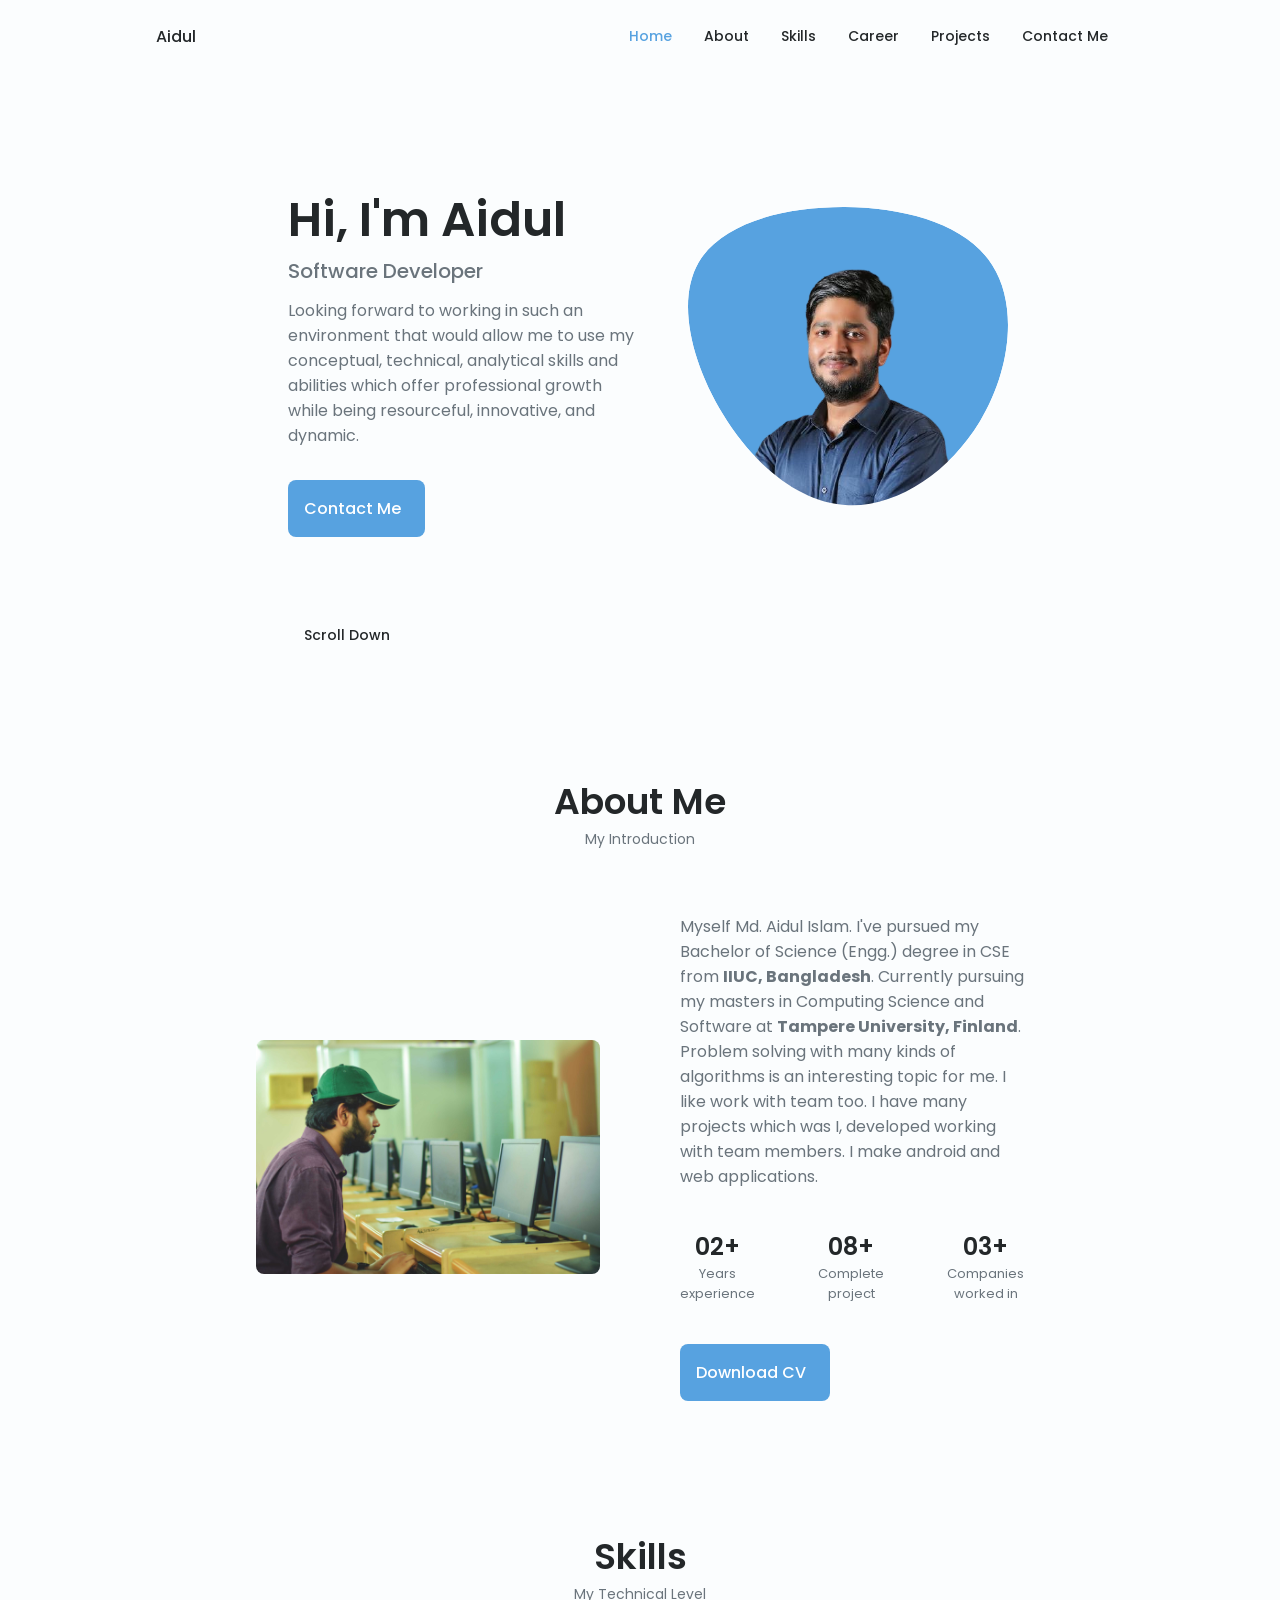
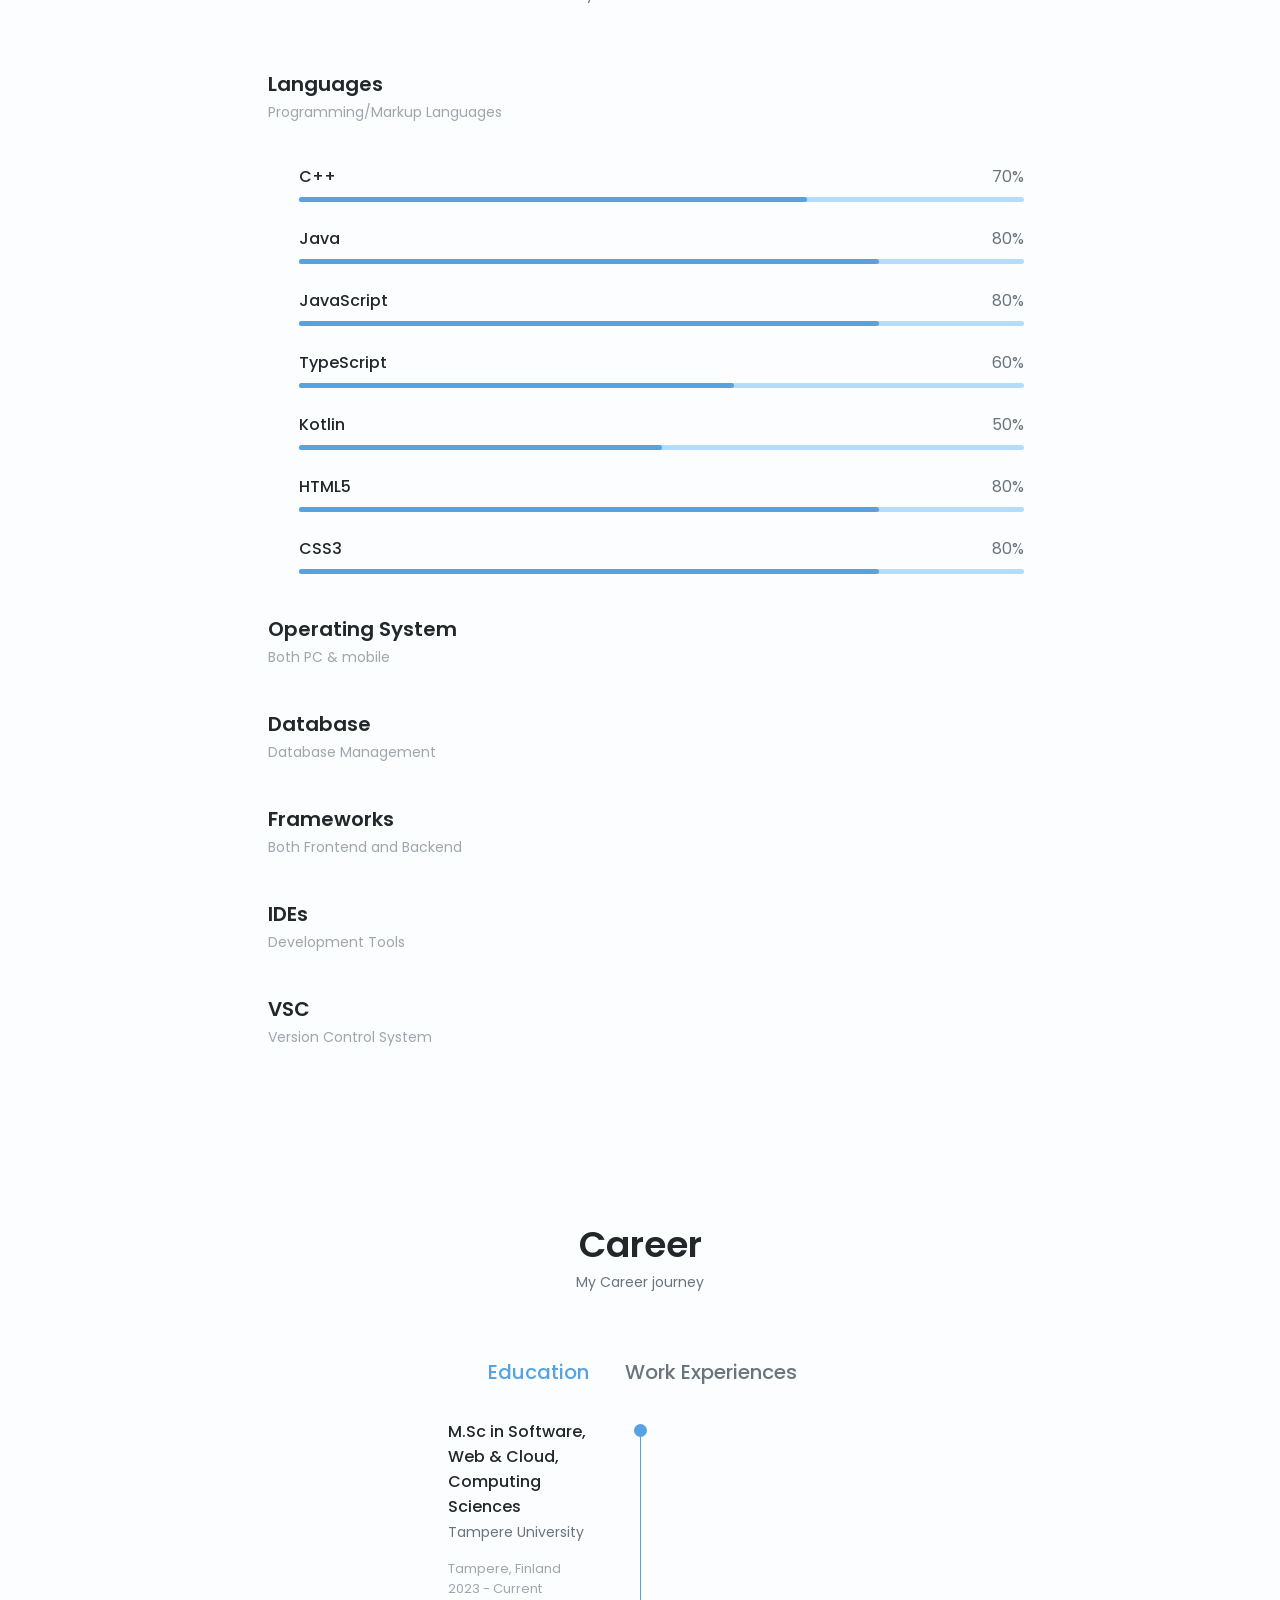
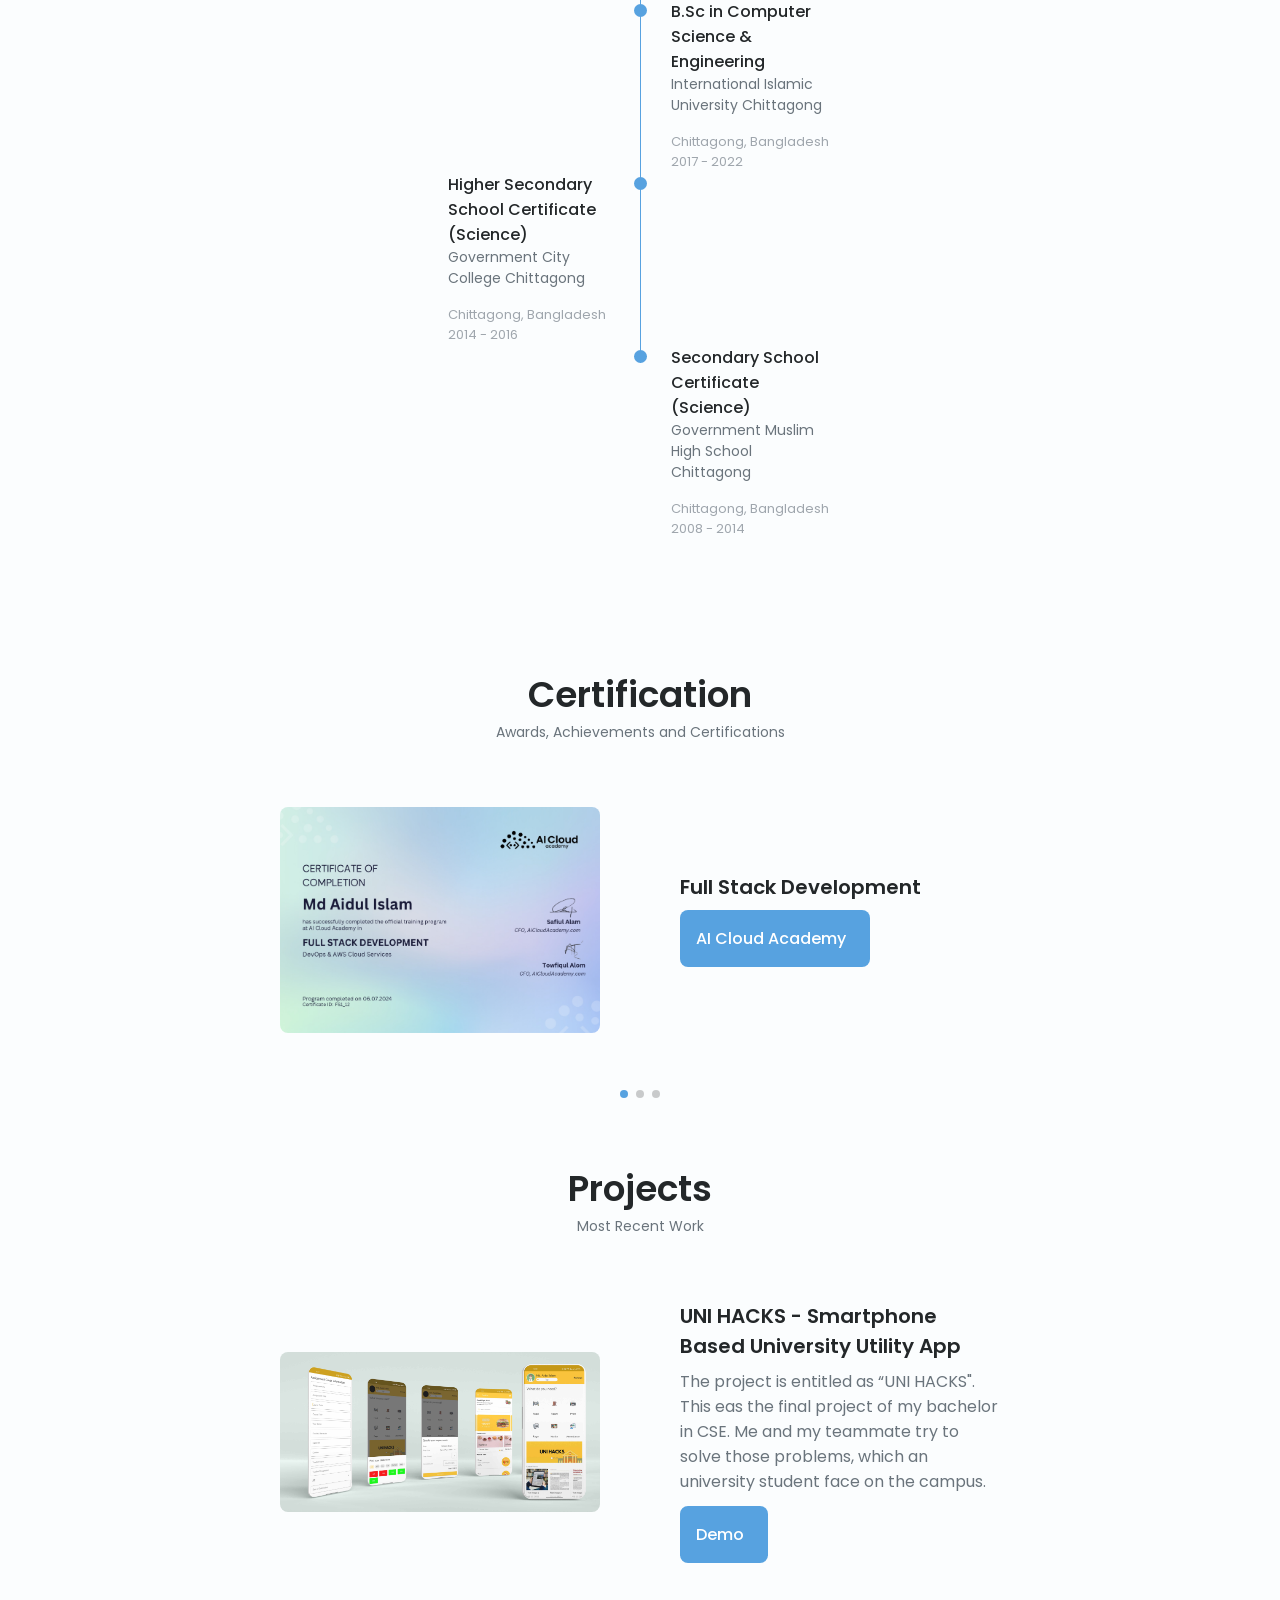
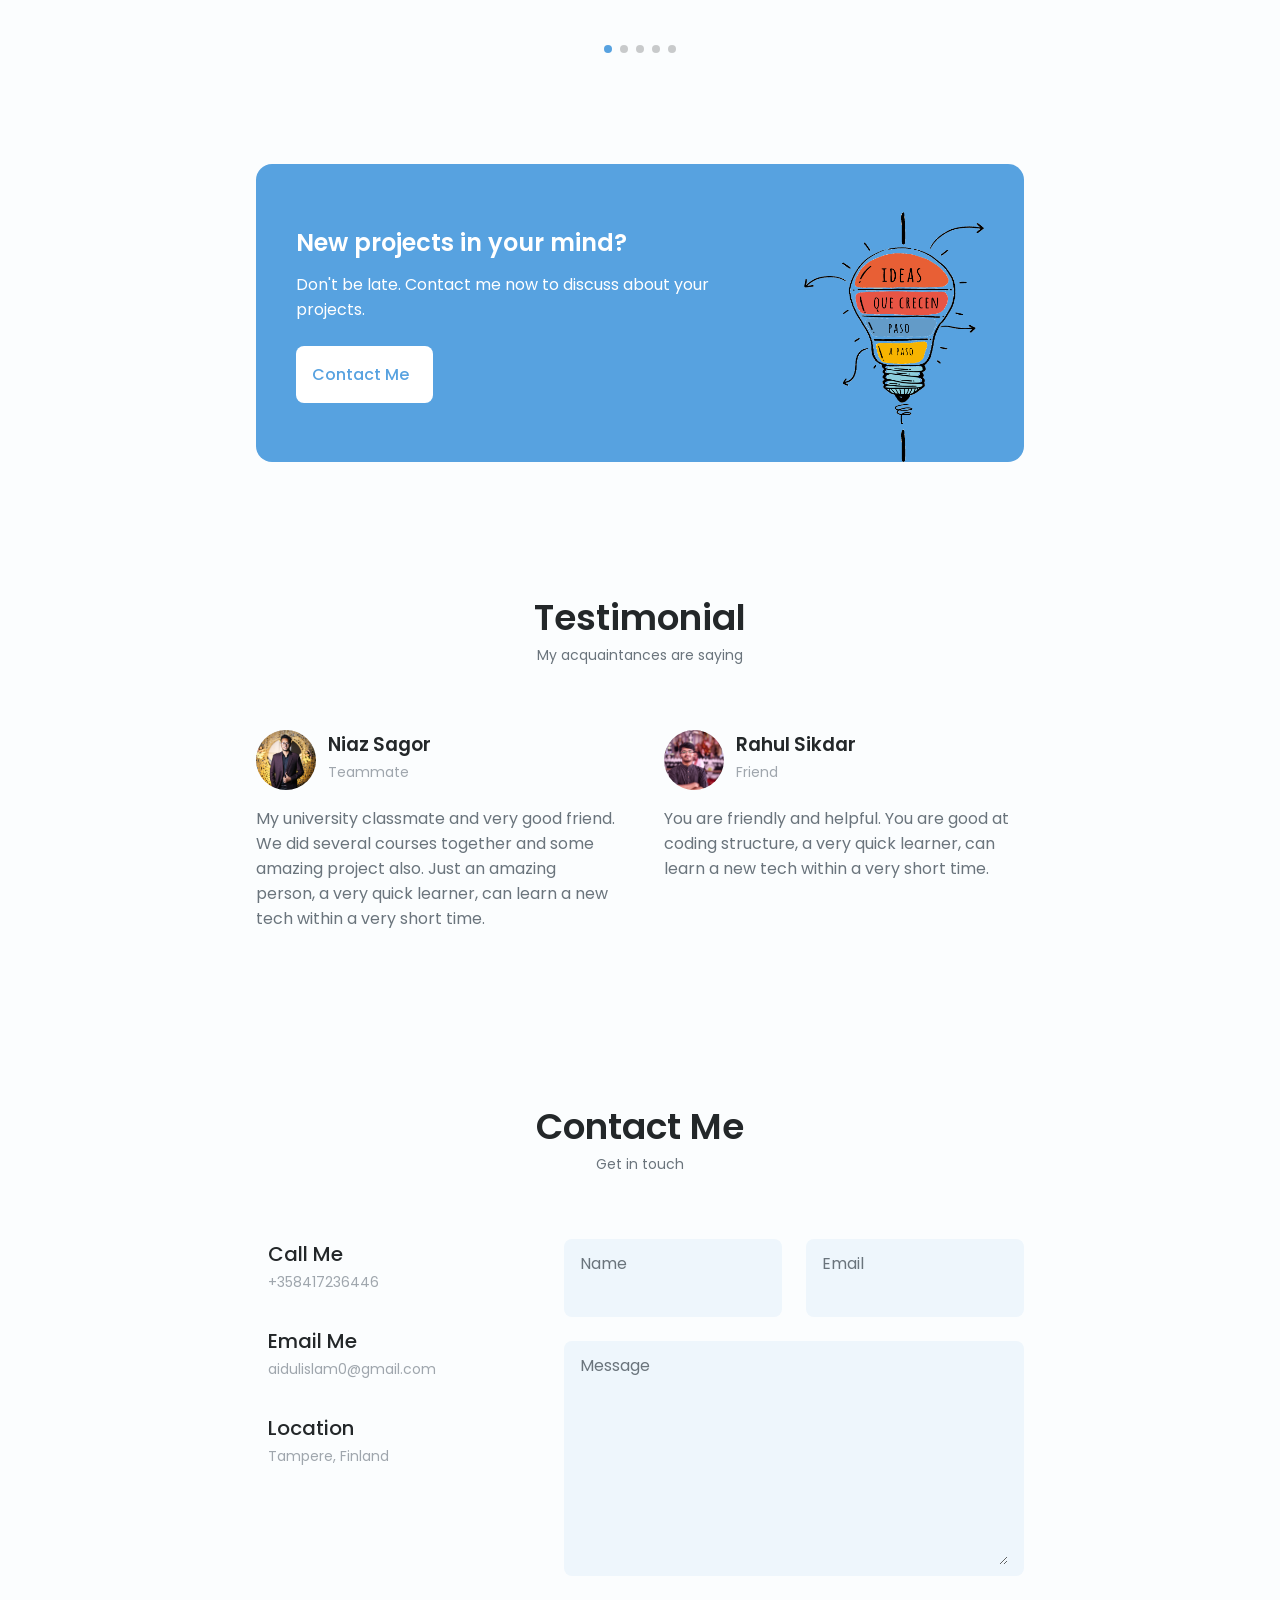
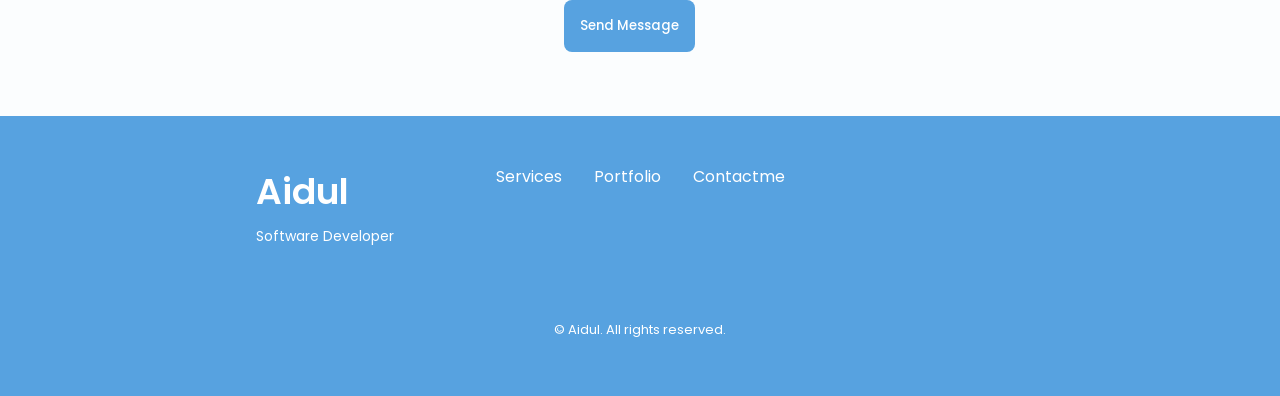
==== commit 451f9293: "updated certification and CV" ====
--- a/index.html
+++ b/index.html
@@ -643,14 +643,28 @@
 
                 <div class="portfolio__container container swiper-container">
                     <div class="swiper-wrapper">
+
                         <!--==================== certification 1 ====================-->
+                        <div class="portfolio__content grid swiper-slide">
+                            <img src="assets/img/Aidul-Certificate-full stack.jpg" alt="" class="portfolio__img">
+
+                            <div class="portfolio__data">
+                                <h3 class="portfolio__title">Full Stack Development</h3>
+                                <a href="https://aicloudacademy.com/" target="_blank" class="button button--flex button--small portfolio__button">
+                                    AI Cloud Academy
+                                    <i class="uil uil-arrow-right button__icon"></i>
+                                </a>
+                            </div>
+                        </div>
+
+                        <!--==================== certification 2 ====================-->
                         <div class="portfolio__content grid swiper-slide">
                             <img src="assets/img/Competitive Programming Intermediate_certificate.jpg" alt="" class="portfolio__img">
 
                             <div class="portfolio__data">
                                 <h3 class="portfolio__title">Certificate of CP Intermediate Level</h3>
                                 <a href="https://devskill.com/" target="_blank" class="button button--flex button--small portfolio__button">
-                                    DevSkill Profile
+                                    DevSkill
                                     <i class="uil uil-arrow-right button__icon"></i>
                                 </a>
                             </div>
@@ -983,6 +997,7 @@
                         <input type="hidden" name="_template" value="table">
 
                         <div>
+                            <input type="hidden" name="_next" value="https://aidul23.github.io/aidulislam/">
                             <button type="submit" class="button button__flex">Send Message</button>
                             <!-- <a href="#" class="button button__flex">
                                 Send Message
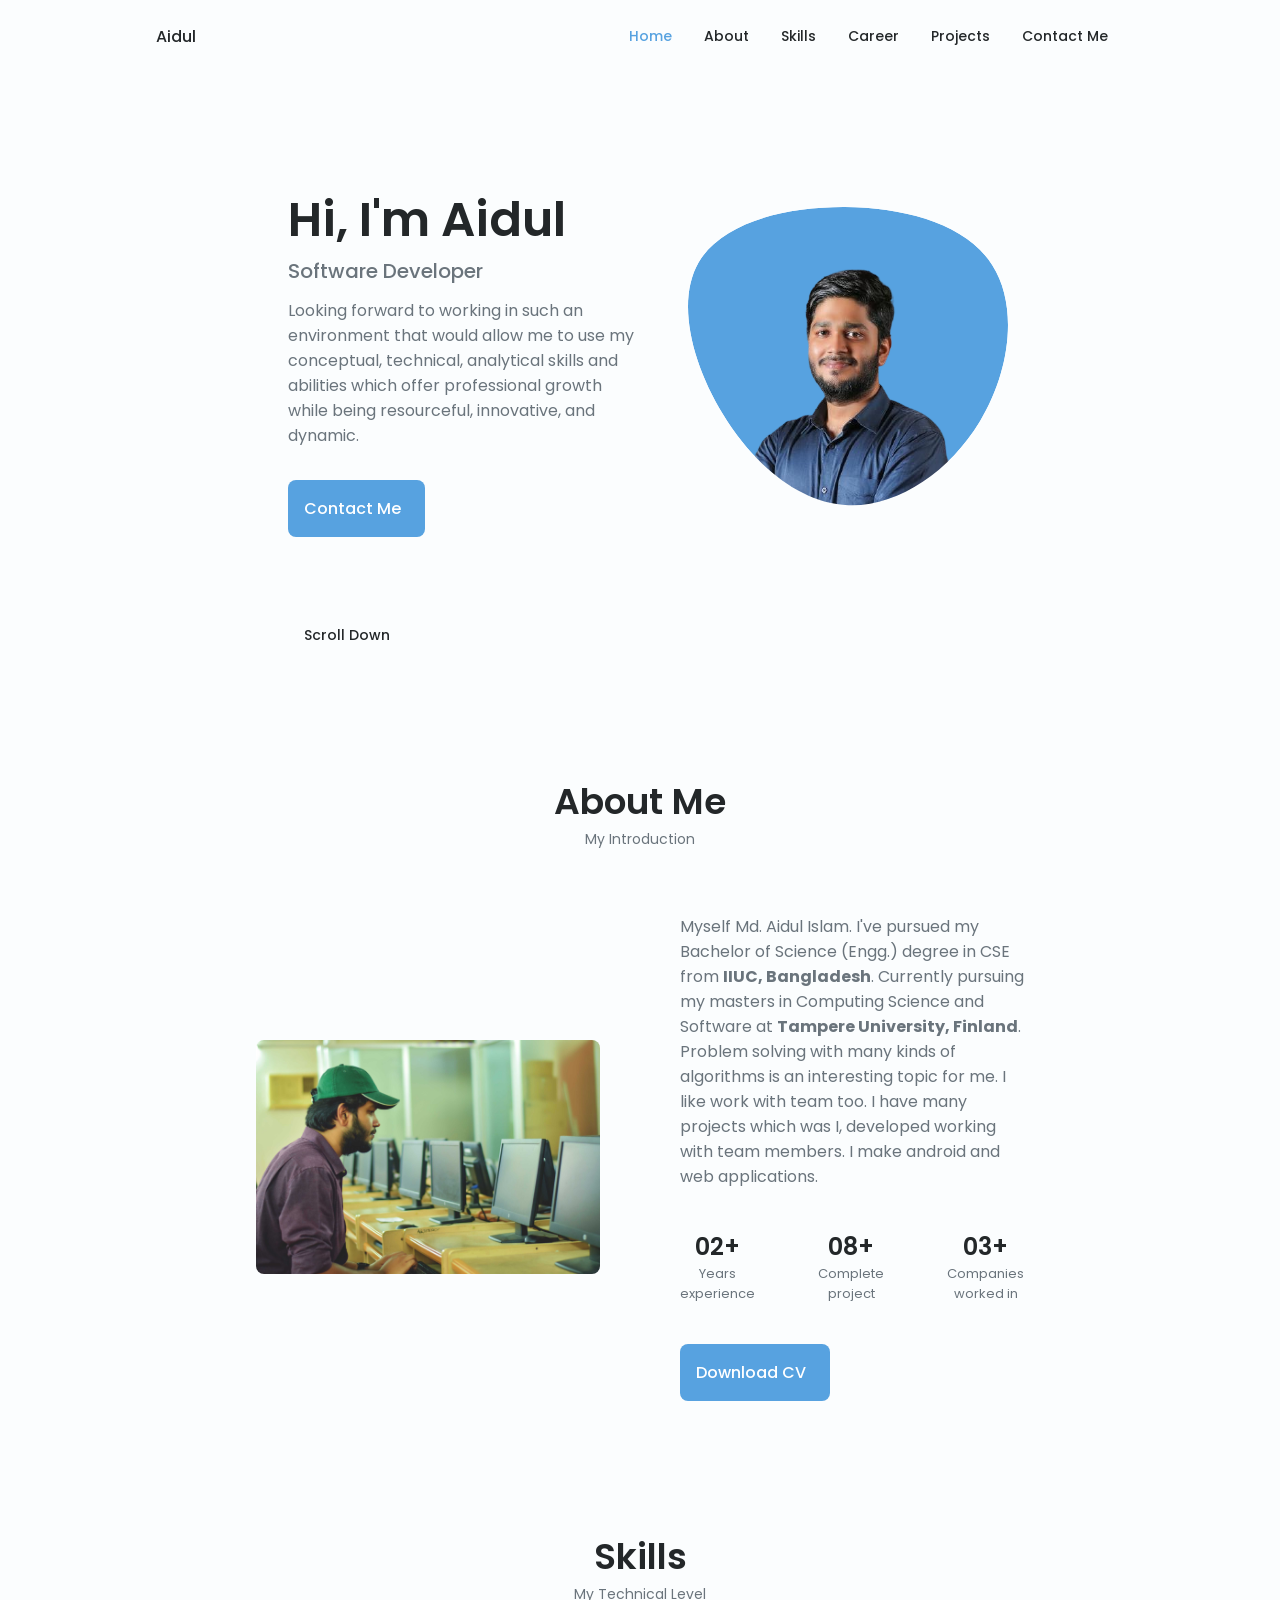
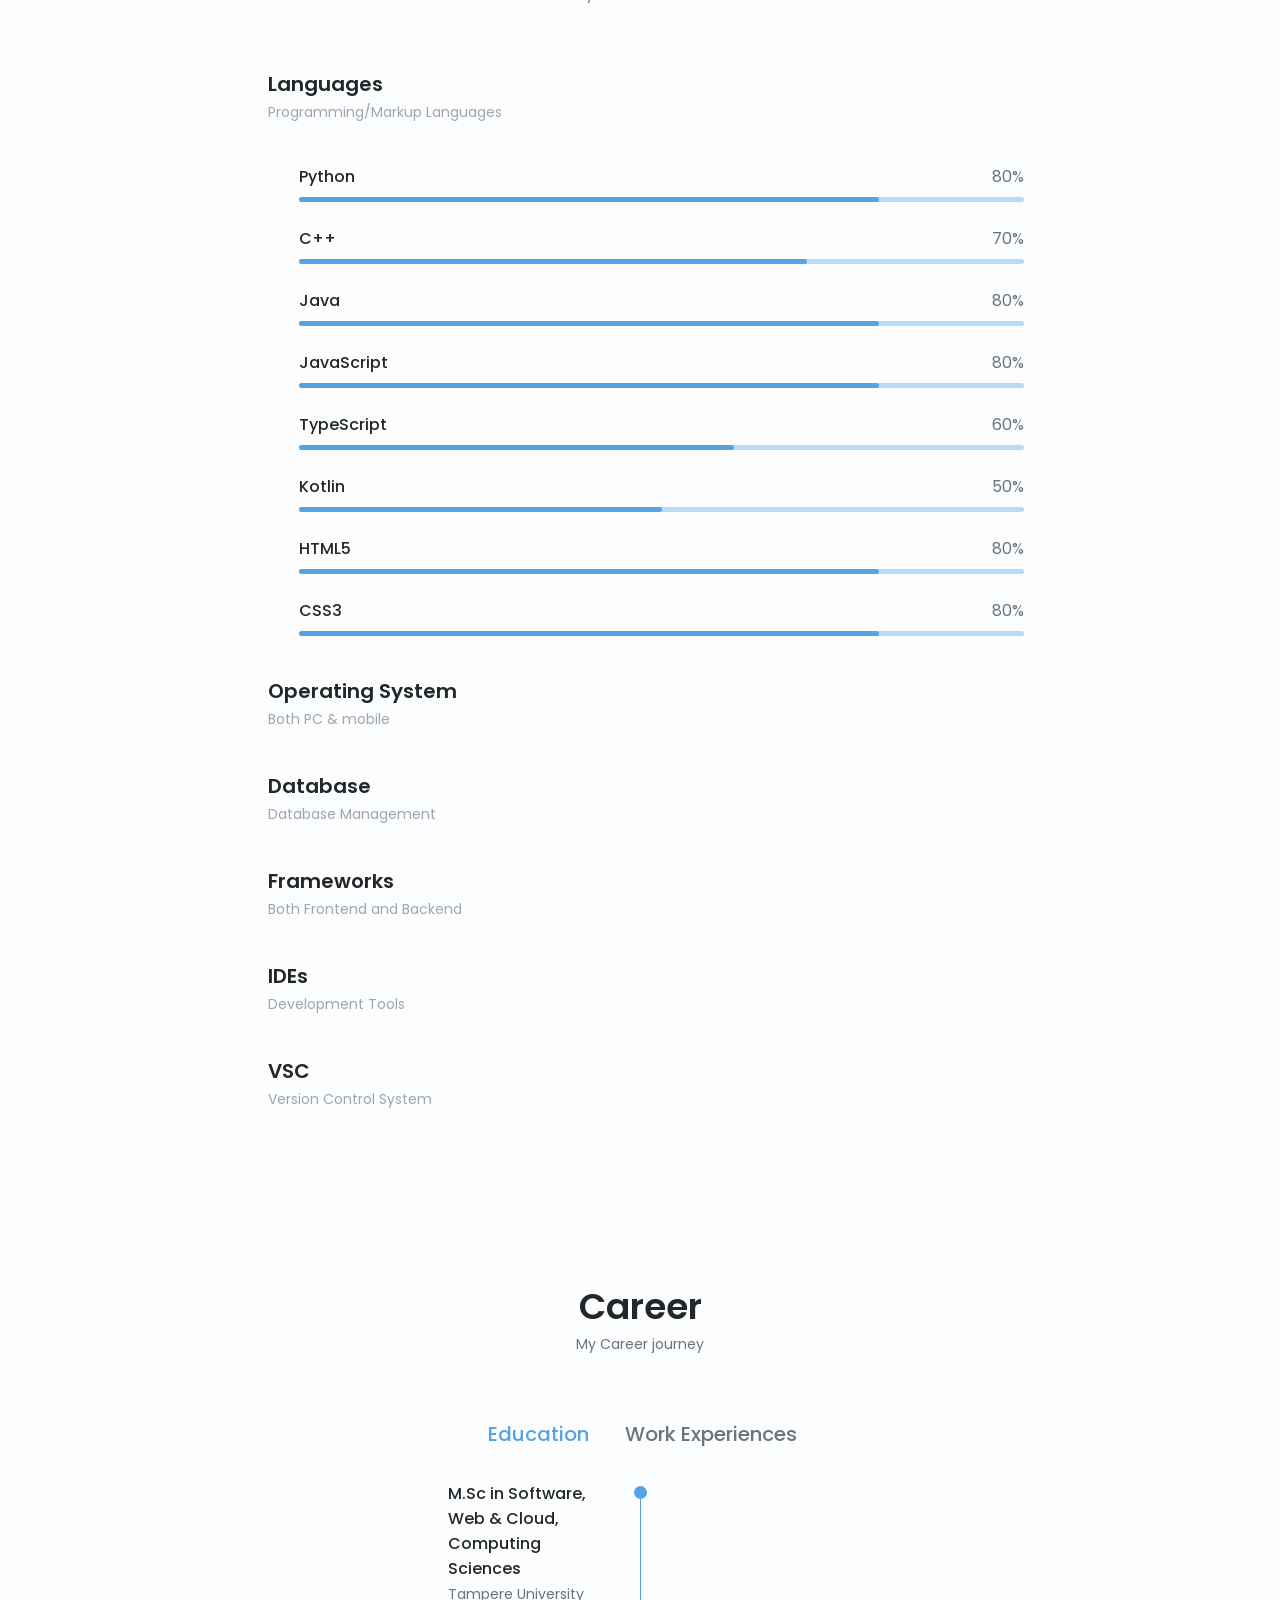
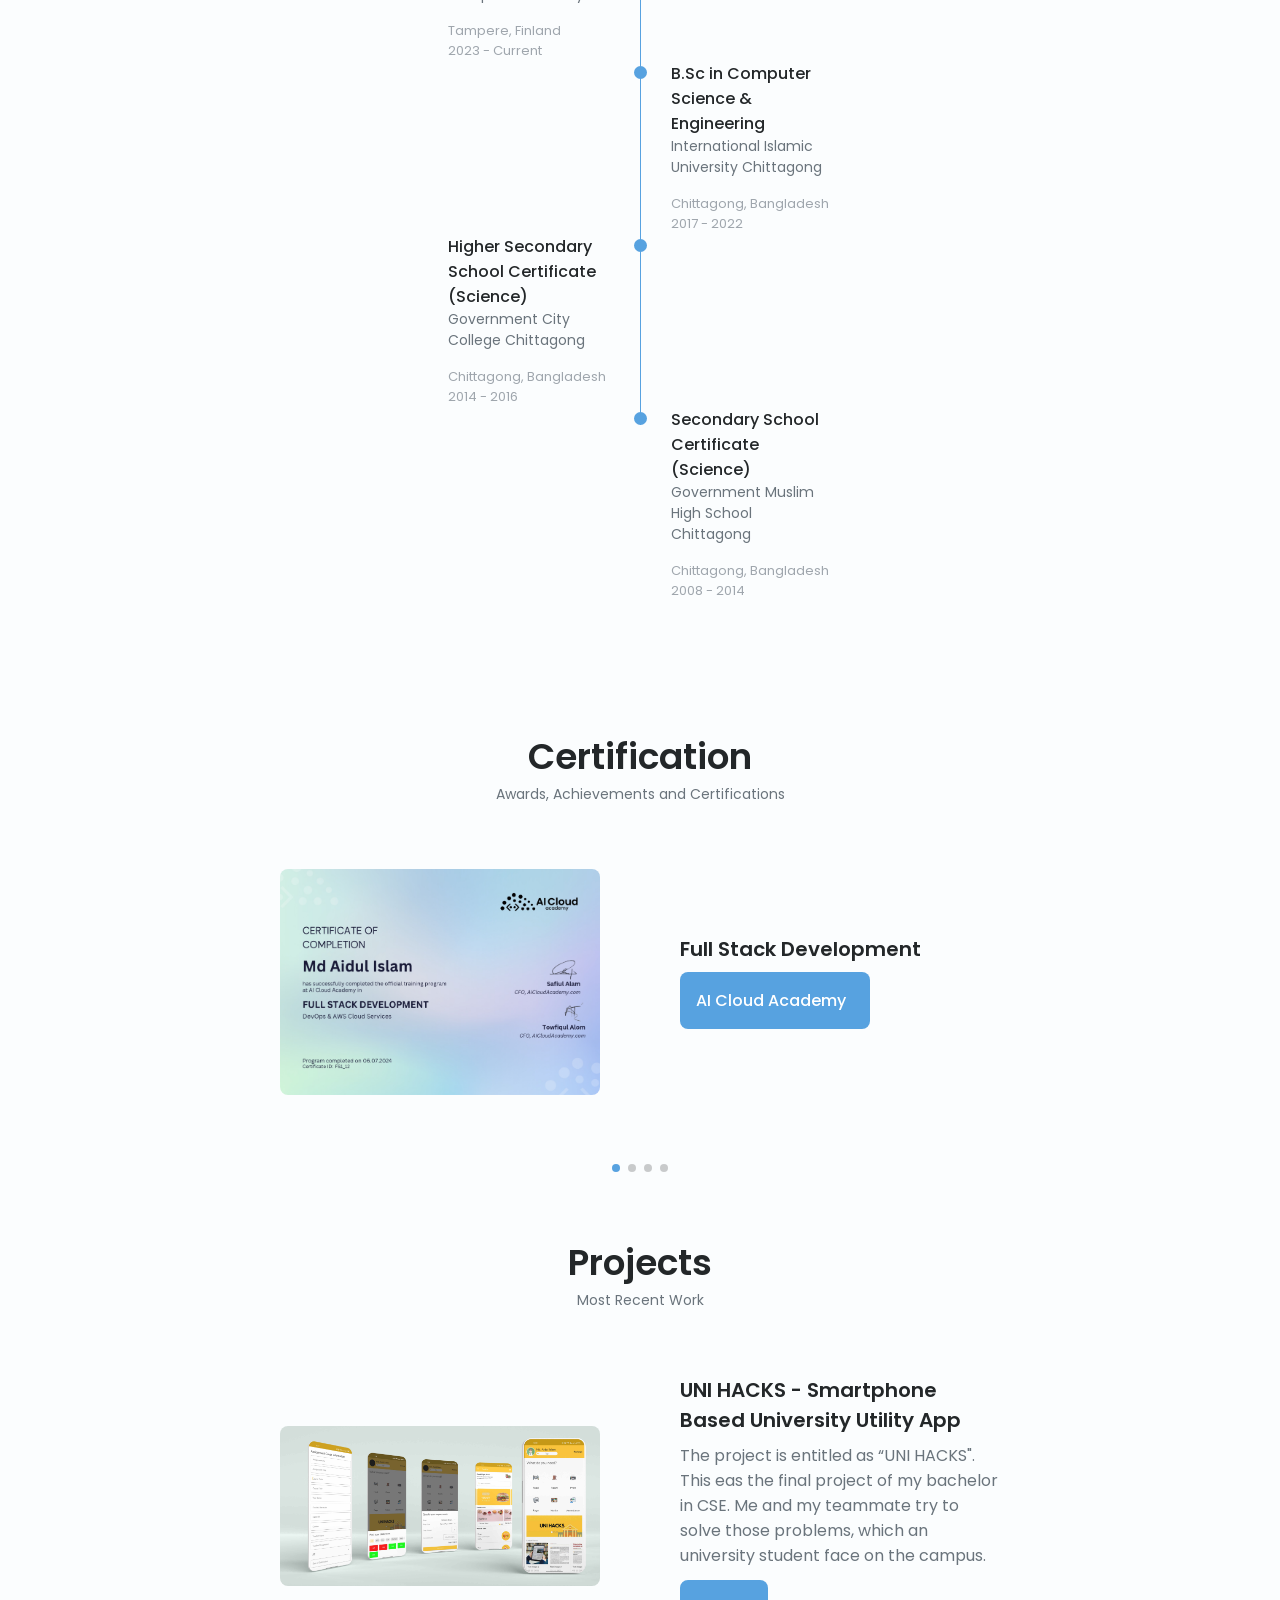
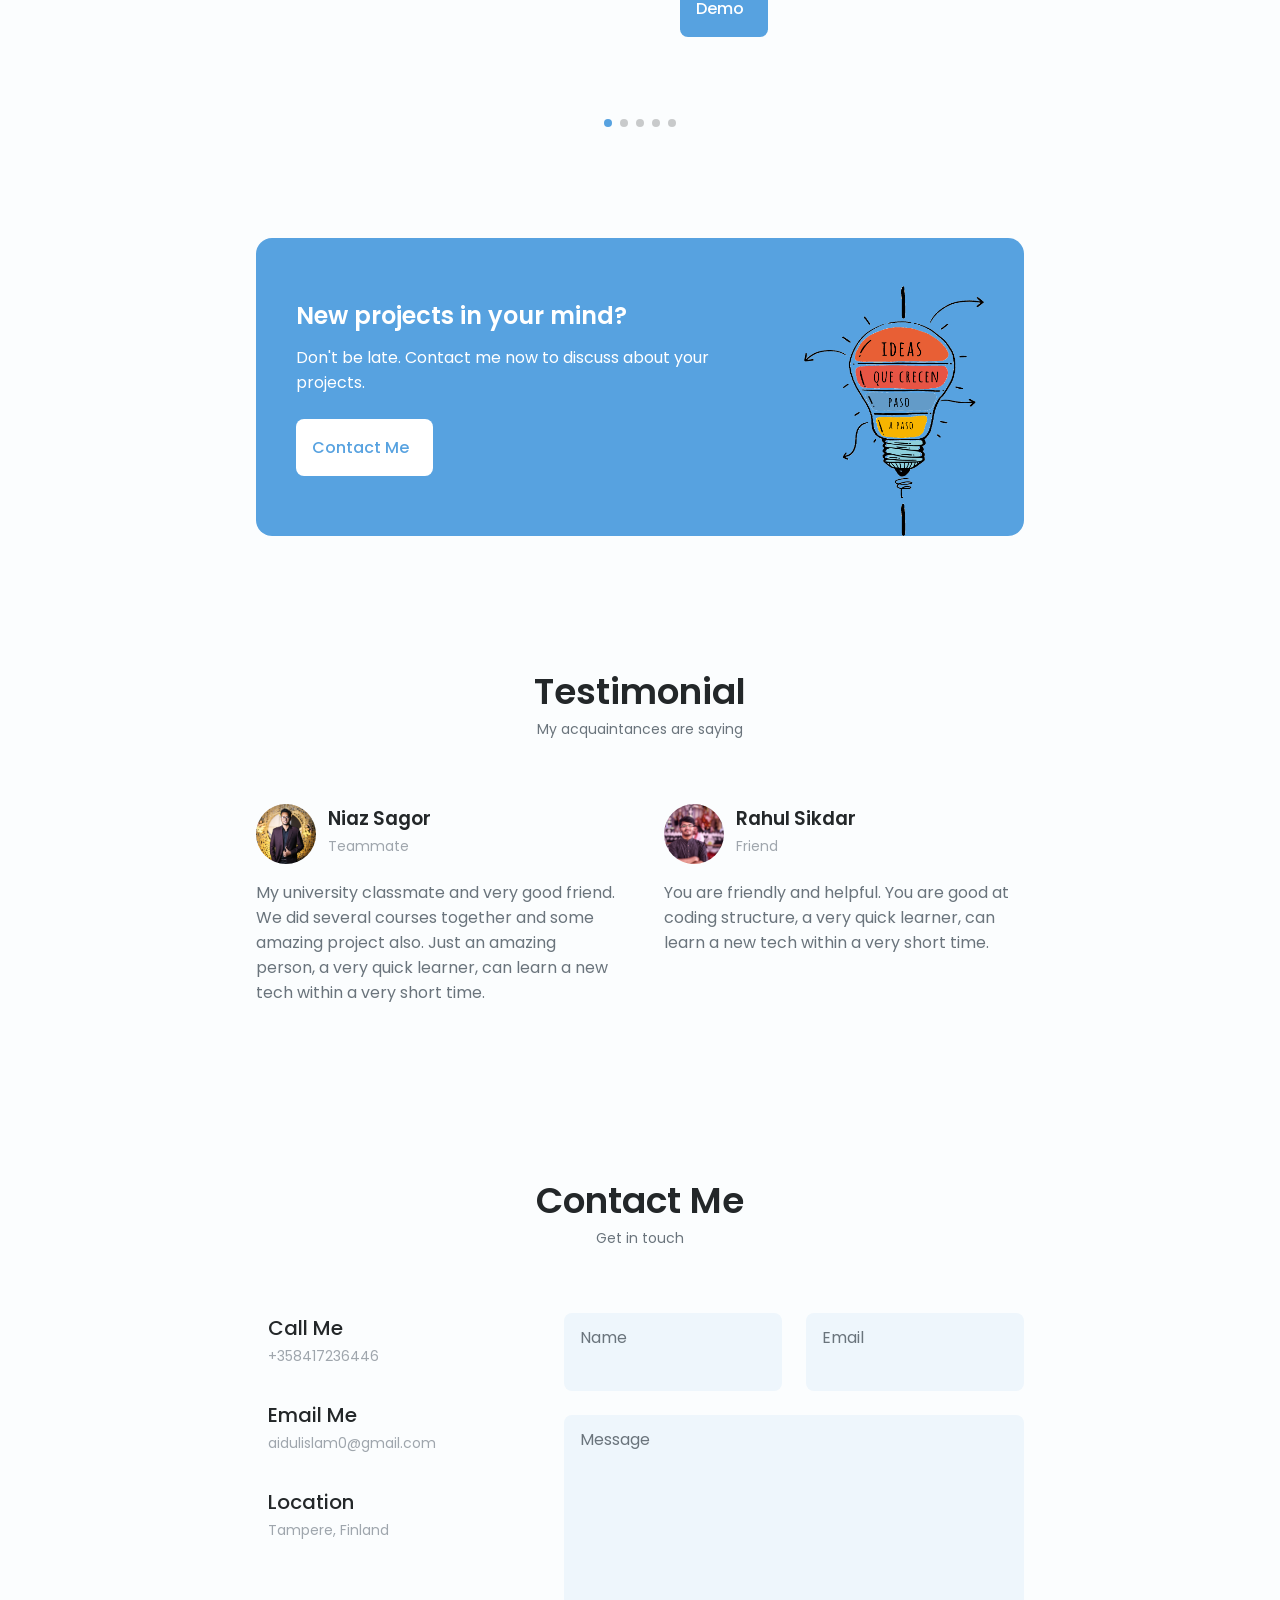
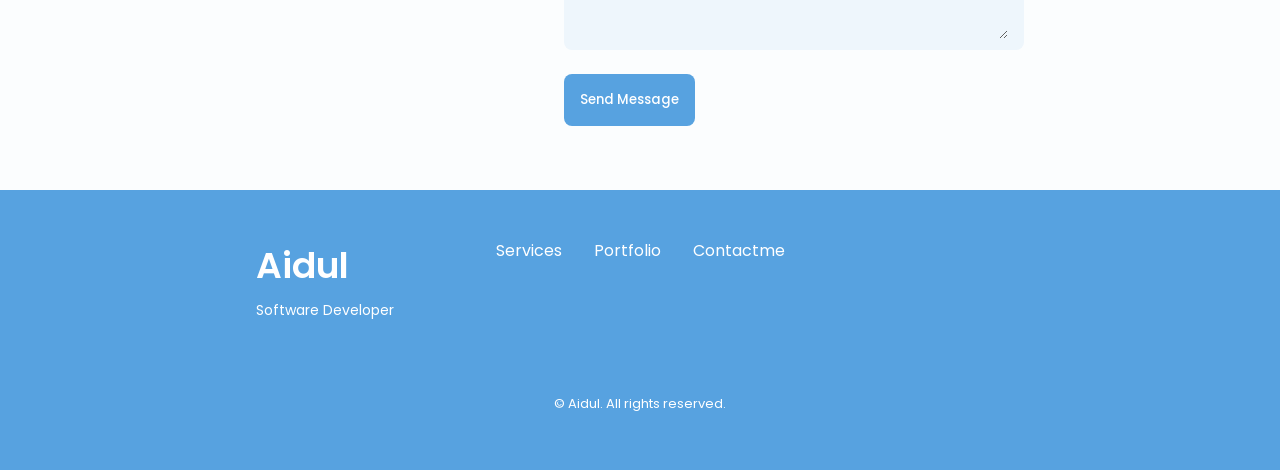
==== commit 90d9b711: "update" ====
--- a/index.html
+++ b/index.html
@@ -1,300 +1,320 @@
 <!DOCTYPE html>
-    <html lang="en">
-    <head>
-        <meta charset="UTF-8">
-        <meta name="viewport" content="width=device-width, initial-scale=1.0">
-
-        <!--==================== UNICONS ====================-->
-        <link rel="stylesheet" href="https://unicons.iconscout.com/release/v4.0.0/css/line.css">
-        <link rel="stylesheet" href="https://unicons.iconscout.com/release/v4.0.0/css/solid.css">
-        
-        <!--==================== SWIPER CSS ====================-->
-        <link rel="stylesheet" href="assets/css/swiper-bundle.min.css">
-        
-        <!--==================== CSS ====================-->
-        <link rel="stylesheet" href="assets/css/styles.css">
-
-        <title>Aidul Islam</title>
-        <link rel="shortcut icon" type="image/x-icon" href="/assets/img/favicon.ico">
-    </head>
-    <body>
-        <!--==================== HEADER ====================-->
-        <header class="header" id="header">
-            <nav class="nav container">
-                <a href="#" class="nav__logo">Aidul</a>
-
-                <div class="nav__menu" id="nav-menu">
-                    <ul class="nav__list grid">
-                        <li class="nav__item">
-                            <a href="#home" class="nav__link active-link">
-                                <i class="uil uil-estate nav__icon"></i> Home
-                            </a>
-                        </li>
-
-                        <li class="nav__item">
-                            <a href="#about" class="nav__link">
-                                <i class="uil uil-user nav__icon"></i> About
-                            </a>
-                        </li>
-
-                        <li class="nav__item">
-                            <a href="#skills" class="nav__link">
-                                <i class="uil uil-file-alt nav__icon"></i> Skills
-                            </a>
-                        </li>
-
-                        <li class="nav__item">
-                            <a href="#career" class="nav__link">
-                                <i class="uil uil-briefcase-alt nav__icon"></i> Career
-                            </a>
-                        </li>
-
-                        <li class="nav__item">
-                            <a href="#portfolio" class="nav__link">
-                                <i class="uil uil-scenery nav__icon"></i> Projects
-                            </a>
-                        </li>
-
-                        <li class="nav__item">
-                            <a href="#contact" class="nav__link">
-                                <i class="uil uil-message nav__icon"></i> Contact Me
-                            </a>
-                        </li>
-                    </ul>
-                    <i class="uil uil-times nav__close" id="nav-close"></i>
-                </div>
-                <div class="nav__btns">
-
-                    <!-- Theme change button -->
-                    <i class="uil uil-moon change-theme" id="theme-button"></i>
-
-                    <div class="nav__toogle" id="nav-toogle">
-                        <i class="uil uil-apps"></i>
-                    </div>
-                </div>
-            </nav>
-            
-        </header>
-
-        <!--==================== MAIN ====================-->
-        <main class="main">
-            <!--==================== HOME ====================-->
-            <section class="home section" id="home">
-                <div class="home__container container grid">
-                    <div class="home__content grid">
-                        <div class="home__social">
-                            <a href="https://www.linkedin.com/in/aidul23" target="_blank" class="home__social-icon">
-                                <i class="uil uil-linkedin-alt"></i>
-                            </a>
-
-                            <a href="https://www.github.com/aidul23" target="_blank" class="home__social-icon">
-                                <i class="uil uil-github-alt"></i>
-                            </a>
-                        </div>
-                        <div class="home__img">
-                            <svg class="home__blob" viewBox="0 0 200 187" xmlns="http://www.w3.org/2000/svg" xmlns:xlink="http://www.w3.org/1999/xlink">
-                                <mask id="mask0" mask-type="alpha">
-                                    <path d="M190.312 36.4879C206.582 62.1187 201.309 102.826 182.328 134.186C163.346 165.547 
+<html lang="en">
+
+<head>
+    <meta charset="UTF-8">
+    <meta name="viewport" content="width=device-width, initial-scale=1.0">
+
+    <!--==================== UNICONS ====================-->
+    <link rel="stylesheet" href="https://unicons.iconscout.com/release/v4.0.0/css/line.css">
+    <link rel="stylesheet" href="https://unicons.iconscout.com/release/v4.0.0/css/solid.css">
+
+    <!--==================== SWIPER CSS ====================-->
+    <link rel="stylesheet" href="assets/css/swiper-bundle.min.css">
+
+    <!--==================== CSS ====================-->
+    <link rel="stylesheet" href="assets/css/styles.css">
+
+    <title>Aidul Islam</title>
+    <link rel="shortcut icon" type="image/x-icon" href="/assets/img/favicon.ico">
+</head>
+
+<body>
+    <!--==================== HEADER ====================-->
+    <header class="header" id="header">
+        <nav class="nav container">
+            <a href="#" class="nav__logo">Aidul</a>
+
+            <div class="nav__menu" id="nav-menu">
+                <ul class="nav__list grid">
+                    <li class="nav__item">
+                        <a href="#home" class="nav__link active-link">
+                            <i class="uil uil-estate nav__icon"></i> Home
+                        </a>
+                    </li>
+
+                    <li class="nav__item">
+                        <a href="#about" class="nav__link">
+                            <i class="uil uil-user nav__icon"></i> About
+                        </a>
+                    </li>
+
+                    <li class="nav__item">
+                        <a href="#skills" class="nav__link">
+                            <i class="uil uil-file-alt nav__icon"></i> Skills
+                        </a>
+                    </li>
+
+                    <li class="nav__item">
+                        <a href="#career" class="nav__link">
+                            <i class="uil uil-briefcase-alt nav__icon"></i> Career
+                        </a>
+                    </li>
+
+                    <li class="nav__item">
+                        <a href="#portfolio" class="nav__link">
+                            <i class="uil uil-scenery nav__icon"></i> Projects
+                        </a>
+                    </li>
+
+                    <li class="nav__item">
+                        <a href="#contact" class="nav__link">
+                            <i class="uil uil-message nav__icon"></i> Contact Me
+                        </a>
+                    </li>
+                </ul>
+                <i class="uil uil-times nav__close" id="nav-close"></i>
+            </div>
+            <div class="nav__btns">
+
+                <!-- Theme change button -->
+                <i class="uil uil-moon change-theme" id="theme-button"></i>
+
+                <div class="nav__toogle" id="nav-toogle">
+                    <i class="uil uil-apps"></i>
+                </div>
+            </div>
+        </nav>
+
+    </header>
+
+    <!--==================== MAIN ====================-->
+    <main class="main">
+        <!--==================== HOME ====================-->
+        <section class="home section" id="home">
+            <div class="home__container container grid">
+                <div class="home__content grid">
+                    <div class="home__social">
+                        <a href="https://www.linkedin.com/in/aidul23" target="_blank" class="home__social-icon">
+                            <i class="uil uil-linkedin-alt"></i>
+                        </a>
+
+                        <a href="https://www.github.com/aidul23" target="_blank" class="home__social-icon">
+                            <i class="uil uil-github-alt"></i>
+                        </a>
+                    </div>
+                    <div class="home__img">
+                        <svg class="home__blob" viewBox="0 0 200 187" xmlns="http://www.w3.org/2000/svg"
+                            xmlns:xlink="http://www.w3.org/1999/xlink">
+                            <mask id="mask0" mask-type="alpha">
+                                <path d="M190.312 36.4879C206.582 62.1187 201.309 102.826 182.328 134.186C163.346 165.547 
                                     130.807 187.559 100.226 186.353C69.6454 185.297 41.0228 161.023 21.7403 129.362C2.45775 
                                     97.8511 -7.48481 59.1033 6.67581 34.5279C20.9871 10.1032 59.7028 -0.149132 97.9666 
-                                    0.00163737C136.23 0.303176 174.193 10.857 190.312 36.4879Z"/>
-                                </mask>
-                                <g mask="url(#mask0)">
-                                    <path d="M190.312 36.4879C206.582 62.1187 201.309 102.826 182.328 134.186C163.346 
+                                    0.00163737C136.23 0.303176 174.193 10.857 190.312 36.4879Z" />
+                            </mask>
+                            <g mask="url(#mask0)">
+                                <path d="M190.312 36.4879C206.582 62.1187 201.309 102.826 182.328 134.186C163.346 
                                     165.547 130.807 187.559 100.226 186.353C69.6454 185.297 41.0228 161.023 21.7403 
                                     129.362C2.45775 97.8511 -7.48481 59.1033 6.67581 34.5279C20.9871 10.1032 59.7028 
-                                    -0.149132 97.9666 0.00163737C136.23 0.303176 174.193 10.857 190.312 36.4879Z"/>
-                                    <image class="home__blob-img" x="12" y="18" xlink:href="assets/img/perfil.png"/>
-                                </g>
-                            </svg>
-                            
-                        </div>
-                        <div class="home__data">
-                            <h1 class="home__title">Hi, I'm Aidul</h1>
-                            <h3 class="home__subtitle">Software Developer</h3>
-                            <p class="home__description">Looking forward to working in such an environment that would allow me to use my conceptual, technical, analytical skills and abilities which offer professional growth while being resourceful, innovative, and dynamic.</p>
-                            <a href="#contact" class="button button--flex">
-                                Contact Me <i class="uil uil-message button__icon"></i>
-                            </a>
-                        </div>
-                    </div>
-
-                    <div class="home__scroll">
-                        <a href="#about" class="home__scroll-button button--flex">
-                            <i class="uil uil-mouse-alt home__scroll-mouse"></i>
-                            <span class="home__scroll-name">Scroll Down</span>
-                            <i class="uil uil-arrow-down home__scroll-arrow"></i>
+                                    -0.149132 97.9666 0.00163737C136.23 0.303176 174.193 10.857 190.312 36.4879Z" />
+                                <image class="home__blob-img" x="12" y="18" xlink:href="assets/img/perfil.png" />
+                            </g>
+                        </svg>
+
+                    </div>
+                    <div class="home__data">
+                        <h1 class="home__title">Hi, I'm Aidul</h1>
+                        <h3 class="home__subtitle">Software Developer</h3>
+                        <p class="home__description">Looking forward to working in such an environment that would allow
+                            me to use my conceptual, technical, analytical skills and abilities which offer professional
+                            growth while being resourceful, innovative, and dynamic.</p>
+                        <a href="#contact" class="button button--flex">
+                            Contact Me <i class="uil uil-message button__icon"></i>
                         </a>
                     </div>
                 </div>
-            </section>
-
-            <!--==================== ABOUT ====================-->
-            <section class="about section" id="about">
-                <h2 class="section__title">About Me</h2>
-                <span class="section__subtitle">My Introduction</span>
-                <div class="about__container container grid">
-                    <img src="assets/img/about.jpg" alt="" class="about__img">
-
-                    <div class="about__data">
-                        <p class="about__description">Myself Md. Aidul Islam. I've pursued my Bachelor of Science (Engg.) degree in CSE from <b>IIUC, Bangladesh</b>. Currently pursuing my masters in Computing Science and Software at <b>Tampere University, Finland</b>. Problem solving with many kinds of algorithms is an interesting topic for me. I like work with team too. I have many projects which was I, developed working with team members. I make android and web applications.</p>
-                    
-                        <div class="about__info">
-                            <div>
-                                <span class="about__info-title">02+</span>
-                                <span class="about__info-name">Years <br> experience</span>
-                            </div>
-
-                            <div>
-                                <span class="about__info-title">08+</span>
-                                <span class="about__info-name">Complete <br> project</span>
-                            </div>
-
-                            <div>
-                                <span class="about__info-title">03+</span>
-                                <span class="about__info-name">Companies <br> worked in</span>
-                            </div>
-
-                            <!-- <div>
+
+                <div class="home__scroll">
+                    <a href="#about" class="home__scroll-button button--flex">
+                        <i class="uil uil-mouse-alt home__scroll-mouse"></i>
+                        <span class="home__scroll-name">Scroll Down</span>
+                        <i class="uil uil-arrow-down home__scroll-arrow"></i>
+                    </a>
+                </div>
+            </div>
+        </section>
+
+        <!--==================== ABOUT ====================-->
+        <section class="about section" id="about">
+            <h2 class="section__title">About Me</h2>
+            <span class="section__subtitle">My Introduction</span>
+            <div class="about__container container grid">
+                <img src="assets/img/about.jpg" alt="" class="about__img">
+
+                <div class="about__data">
+                    <p class="about__description">Myself Md. Aidul Islam. I've pursued my Bachelor of Science (Engg.)
+                        degree in CSE from <b>IIUC, Bangladesh</b>. Currently pursuing my masters in Computing Science
+                        and Software at <b>Tampere University, Finland</b>. Problem solving with many kinds of
+                        algorithms is an interesting topic for me. I like work with team too. I have many projects which
+                        was I, developed working with team members. I make android and web applications.</p>
+
+                    <div class="about__info">
+                        <div>
+                            <span class="about__info-title">02+</span>
+                            <span class="about__info-name">Years <br> experience</span>
+                        </div>
+
+                        <div>
+                            <span class="about__info-title">08+</span>
+                            <span class="about__info-name">Complete <br> project</span>
+                        </div>
+
+                        <div>
+                            <span class="about__info-title">03+</span>
+                            <span class="about__info-name">Companies <br> worked in</span>
+                        </div>
+
+                        <!-- <div>
                                 <span class="about__info-title">08+</span>
                                 <span class="about__info-name">Years <br> experience</span>
                             </div> -->
-                        </div>
-
-                        <div class="about__buttons">
-                            <a download="" href="assets/pdf/My Resume.pdf" class="button button--flex">
-                                Download CV<i class="uil uil-download-alt button__icon"></i>
-                            </a>
-                        </div>
-                    </div>
-                </div>
-            </section>
-
-            <!--==================== SKILLS ====================-->
-            <section class="skills section" id="skills">
-                <h2 class="section__title">Skills</h2>
-                <span class="section__subtitle">My Technical Level</span>
-                <div class="skills__container container grid">
-                    <div>
-                        <!--==================== SKILL 1 ====================-->
-                        <div class="skills__content skills__open">
-                            <div class="skills__header">
-                                <i class="uil uil-brackets-curly skills__icon"></i>
-
-                                <div>
-                                    <h1 class="skills__title">Languages</h1>
-                                    <span class="skills__subtitle">Programming/Markup Languages</span>
-
-                                </div>
-
-                                <i class="uil uil-angle-down skills__arrow"></i>
-                            </div>
-
-                            <div class="skills__list grid">
-
-                                <div class="skills__data">
-                                    <div class="skills__titles">
-                                        <h3 class="skills__name">C++</h3>
-                                        <span class="skills__number">70%</span>
-                                    </div>
-                                    <div class="skills__bar">
-                                        <span class="skills__percentage skills__cpp"></span>
-                                    </div>
-                                </div>
-
-                                <div class="skills__data">
-                                    <div class="skills__titles">
-                                        <h3 class="skills__name">Java</h3>
-                                        <span class="skills__number">80%</span>
-                                    </div>
-                                    <div class="skills__bar">
-                                        <span class="skills__percentage skills__java"></span>
-                                    </div>
-                                </div>
-
-                                <div class="skills__data">
-                                    <div class="skills__titles">
-                                        <h3 class="skills__name">JavaScript</h3>
-                                        <span class="skills__number">80%</span>
-                                    </div>
-                                    <div class="skills__bar">
-                                        <span class="skills__percentage skills__javascript"></span>
-                                    </div>
-                                </div>
-
-                                <div class="skills__data">
-                                    <div class="skills__titles">
-                                        <h3 class="skills__name">TypeScript</h3>
-                                        <span class="skills__number">60%</span>
-                                    </div>
-                                    <div class="skills__bar">
-                                        <span class="skills__percentage skills__typescript"></span>
-                                    </div>
-                                </div>
-
-                                <div class="skills__data">
-                                    <div class="skills__titles">
-                                        <h3 class="skills__name">Kotlin</h3>
-                                        <span class="skills__number">50%</span>
-                                    </div>
-                                    <div class="skills__bar">
-                                        <span class="skills__percentage skills__kotlin"></span>
-                                    </div>
-                                </div>
-
-                                <div class="skills__data">
-                                    <div class="skills__titles">
-                                        <h3 class="skills__name">HTML5</h3>
-                                        <span class="skills__number">80%</span>
-                                    </div>
-                                    <div class="skills__bar">
-                                        <span class="skills__percentage skills__html"></span>
-                                    </div>
-                                </div>
-
-                                <div class="skills__data">
-                                    <div class="skills__titles">
-                                        <h3 class="skills__name">CSS3</h3>
-                                        <span class="skills__number">80%</span>
-                                    </div>
-                                    <div class="skills__bar">
-                                        <span class="skills__percentage skills__css"></span>
-                                    </div>
-                                </div>
-                            </div>
-                        </div>
-
-                        <!--==================== SKILL 2 ====================-->
-                        <div class="skills__content skills__close">
-                            <div class="skills__header">
-                                <i class="uil uil-desktop skills__icon"></i>
-
-                                <div>
-                                    <h1 class="skills__title">Operating System</h1>
-                                    <span class="skills__subtitle">Both PC & mobile</span>
-
-                                </div>
-
-                                <i class="uil uil-angle-down skills__arrow"></i>
-                            </div>
-
-                            <div class="skills__list grid">
-                                <div class="skills__data skills_div">
-                                    <img src="./assets/img/Logo/windows.png" alt="os-logo"/>
-                                    <img src="./assets/img/Logo/ubuntu.png" alt="os-logo"/>
-                                    <img src="./assets/img/Logo/android.png" alt="os-logo"/>
-                                    <img src="./assets/img/Logo/apple-black-logo.png" alt="os-logo"/>
-
-                                    <!-- <div class="skills__titles">
+                    </div>
+
+                    <div class="about__buttons">
+                        <a download="" href="assets/pdf/md_aidul_islam_Software Developer.pdf"
+                            class="button button--flex">
+                            Download CV<i class="uil uil-download-alt button__icon"></i>
+                        </a>
+                    </div>
+                </div>
+            </div>
+        </section>
+
+        <!--==================== SKILLS ====================-->
+        <section class="skills section" id="skills">
+            <h2 class="section__title">Skills</h2>
+            <span class="section__subtitle">My Technical Level</span>
+            <div class="skills__container container grid">
+                <div>
+                    <!--==================== SKILL 1 ====================-->
+                    <div class="skills__content skills__open">
+                        <div class="skills__header">
+                            <i class="uil uil-brackets-curly skills__icon"></i>
+
+                            <div>
+                                <h1 class="skills__title">Languages</h1>
+                                <span class="skills__subtitle">Programming/Markup Languages</span>
+
+                            </div>
+
+                            <i class="uil uil-angle-down skills__arrow"></i>
+                        </div>
+
+                        <div class="skills__list grid">
+
+                            <div class="skills__data">
+                                <div class="skills__titles">
+                                    <h3 class="skills__name">Python</h3>
+                                    <span class="skills__number">80%</span>
+                                </div>
+                                <div class="skills__bar">
+                                    <span class="skills__percentage skills__java"></span>
+                                </div>
+                            </div>
+
+                            <div class="skills__data">
+                                <div class="skills__titles">
+                                    <h3 class="skills__name">C++</h3>
+                                    <span class="skills__number">70%</span>
+                                </div>
+                                <div class="skills__bar">
+                                    <span class="skills__percentage skills__cpp"></span>
+                                </div>
+                            </div>
+
+                            <div class="skills__data">
+                                <div class="skills__titles">
+                                    <h3 class="skills__name">Java</h3>
+                                    <span class="skills__number">80%</span>
+                                </div>
+                                <div class="skills__bar">
+                                    <span class="skills__percentage skills__java"></span>
+                                </div>
+                            </div>
+
+                            <div class="skills__data">
+                                <div class="skills__titles">
+                                    <h3 class="skills__name">JavaScript</h3>
+                                    <span class="skills__number">80%</span>
+                                </div>
+                                <div class="skills__bar">
+                                    <span class="skills__percentage skills__javascript"></span>
+                                </div>
+                            </div>
+
+                            <div class="skills__data">
+                                <div class="skills__titles">
+                                    <h3 class="skills__name">TypeScript</h3>
+                                    <span class="skills__number">60%</span>
+                                </div>
+                                <div class="skills__bar">
+                                    <span class="skills__percentage skills__typescript"></span>
+                                </div>
+                            </div>
+
+                            <div class="skills__data">
+                                <div class="skills__titles">
+                                    <h3 class="skills__name">Kotlin</h3>
+                                    <span class="skills__number">50%</span>
+                                </div>
+                                <div class="skills__bar">
+                                    <span class="skills__percentage skills__kotlin"></span>
+                                </div>
+                            </div>
+
+                            <div class="skills__data">
+                                <div class="skills__titles">
+                                    <h3 class="skills__name">HTML5</h3>
+                                    <span class="skills__number">80%</span>
+                                </div>
+                                <div class="skills__bar">
+                                    <span class="skills__percentage skills__html"></span>
+                                </div>
+                            </div>
+
+                            <div class="skills__data">
+                                <div class="skills__titles">
+                                    <h3 class="skills__name">CSS3</h3>
+                                    <span class="skills__number">80%</span>
+                                </div>
+                                <div class="skills__bar">
+                                    <span class="skills__percentage skills__css"></span>
+                                </div>
+                            </div>
+                        </div>
+                    </div>
+
+                    <!--==================== SKILL 2 ====================-->
+                    <div class="skills__content skills__close">
+                        <div class="skills__header">
+                            <i class="uil uil-desktop skills__icon"></i>
+
+                            <div>
+                                <h1 class="skills__title">Operating System</h1>
+                                <span class="skills__subtitle">Both PC & mobile</span>
+
+                            </div>
+
+                            <i class="uil uil-angle-down skills__arrow"></i>
+                        </div>
+
+                        <div class="skills__list grid">
+                            <div class="skills__data skills_div">
+                                <img src="./assets/img/Logo/windows.png" alt="os-logo" />
+                                <img src="./assets/img/Logo/ubuntu.png" alt="os-logo" />
+                                <img src="./assets/img/Logo/android.png" alt="os-logo" />
+                                <img src="./assets/img/Logo/apple-black-logo.png" alt="os-logo" />
+
+                                <!-- <div class="skills__titles">
                                         <h3 class="skills__name">Windows</h3>
                                         <span class="skills__number">90%</span>
                                     </div>
                                     <div class="skills__bar">
                                         <span class="skills__percentage skills__windows"></span>
                                     </div> -->
-                                </div>
-
-                                <!-- <div class="skills__data">
+                            </div>
+
+                            <!-- <div class="skills__data">
                                     <div class="skills__titles">
                                         <h3 class="skills__name">Ubuntu</h3>
                                         <span class="skills__number">80%</span>
@@ -323,39 +343,39 @@
                                         <span class="skills__percentage skills__react"></span>
                                     </div>
                                 </div> -->
-                            </div>
-                        </div>
-
-                        <!--==================== SKILL 3 ====================-->
-                        <div class="skills__content skills__close">
-                            <div class="skills__header">
-                                <i class="uil uil-database skills__icon"></i>
-
-                                <div>
-                                    <h1 class="skills__title">Database</h1>
-                                    <span class="skills__subtitle">Database Management</span>
-
-                                </div>
-
-                                <i class="uil uil-angle-down skills__arrow"></i>
-                            </div>
-
-                            <div class="skills__list grid">
-                                <div class="skills__data skills_div">
-                                    <img src="./assets/img/Logo/firebase.png" alt="os-logo" />
-                                    <img src="./assets/img/Logo/mysql.png" alt="os-logo" />
-                                    <img src="./assets/img/Logo/MongoDB.png" style="width: 150px;" alt="os-logo" />
-
-                                    <!-- <div class="skills__titles">
+                        </div>
+                    </div>
+
+                    <!--==================== SKILL 3 ====================-->
+                    <div class="skills__content skills__close">
+                        <div class="skills__header">
+                            <i class="uil uil-database skills__icon"></i>
+
+                            <div>
+                                <h1 class="skills__title">Database</h1>
+                                <span class="skills__subtitle">Database Management</span>
+
+                            </div>
+
+                            <i class="uil uil-angle-down skills__arrow"></i>
+                        </div>
+
+                        <div class="skills__list grid">
+                            <div class="skills__data skills_div">
+                                <img src="./assets/img/Logo/firebase.png" alt="os-logo" />
+                                <img src="./assets/img/Logo/mysql.png" alt="os-logo" />
+                                <img src="./assets/img/Logo/MongoDB.png" style="width: 150px;" alt="os-logo" />
+
+                                <!-- <div class="skills__titles">
                                         <h3 class="skills__name">Firebase</h3>
                                         <span class="skills__number">90%</span>
                                     </div>
                                     <div class="skills__bar">
                                         <span class="skills__percentage skills__windows"></span>
                                     </div> -->
-                                </div>
-
-                                <!-- <div class="skills__data">
+                            </div>
+
+                            <!-- <div class="skills__data">
                                     <div class="skills__titles">
                                         <h3 class="skills__name">MySQL</h3>
                                         <span class="skills__number">80%</span>
@@ -365,627 +385,687 @@
                                     </div>
                                 </div> -->
 
-                            </div>
-                        </div>
-
-                        <div class="skills__content skills__close">
-                            <div class="skills__header">
-                                <i class="uil uil-desktop skills__icon"></i>
-
-                                <div>
-                                    <h1 class="skills__title">Frameworks</h1>
-                                    <span class="skills__subtitle">Both Frontend and Backend</span>
-
-                                </div>
-
-                                <i class="uil uil-angle-down skills__arrow"></i>
-                            </div>
-
-                            <div class="skills__list grid">
-                                <div class="skills__data skills_div">
-                                    <img src="./assets/img/Logo/android.png" alt="os-logo" />
-                                    <img src="./assets/img/Logo/React.png" alt="os-logo" />
-                                    <img src="./assets/img/Logo/bootstrap.png" alt="os-logo" />
-                                    <img src="./assets/img/Logo/angular.png" alt="os-logo" />
-                                </div>
-
-                            </div>
-                        </div>
-
-                        <!--==================== SKILL 4 ====================-->
-                        <div class="skills__content skills__close">
-                            <div class="skills__header">
-                                <i class="uil uil-setting skills__icon"></i>
-
-                                <div>
-                                    <h1 class="skills__title">IDEs</h1>
-                                    <span class="skills__subtitle">Development Tools</span>
-
-                                </div>
-
-                                <i class="uil uil-angle-down skills__arrow"></i>
-                            </div>
-
-                            <div class="skills__list grid">
-                                <div class="skills__data skills_div">
-                                    <img src="./assets/img/Logo/android-studio.png" alt="os-logo" />
-                                    <img src="./assets/img/Logo/Visual_Studio_Code_1.18_icon.svg.png" alt="os-logo" />
-                                    <img src="./assets/img/Logo/IntelliJ_IDEA_Icon.svg.png" alt="os-logo" />
-                                </div>
-
-                            </div>
-                        </div>
-
-                        <!--==================== SKILL 4 ====================-->
-                        <div class="skills__content skills__close">
-                            <div class="skills__header">
-                                <i class="uil uil-code-branch skills__icon"></i>
-
-                                <div>
-                                    <h1 class="skills__title">VSC</h1>
-                                    <span class="skills__subtitle">Version Control System</span>
-
-                                </div>
-
-                                <i class="uil uil-angle-down skills__arrow"></i>
-                            </div>
-
-                            <div class="skills__list grid">
-                                <div class="skills__data skills_div">
-                                    <img src="./assets/img/Logo/github.png" alt="os-logo" />
-
-                                    <!-- <div class="skills__titles">
+                        </div>
+                    </div>
+
+                    <div class="skills__content skills__close">
+                        <div class="skills__header">
+                            <i class="uil uil-desktop skills__icon"></i>
+
+                            <div>
+                                <h1 class="skills__title">Frameworks</h1>
+                                <span class="skills__subtitle">Both Frontend and Backend</span>
+
+                            </div>
+
+                            <i class="uil uil-angle-down skills__arrow"></i>
+                        </div>
+
+                        <div class="skills__list grid">
+                            <div class="skills__data skills_div">
+                                <img src="./assets/img/Logo/android.png" alt="os-logo" />
+                                <img src="./assets/img/Logo/React.png" alt="os-logo" />
+                                <img src="./assets/img/Logo/bootstrap.png" alt="os-logo" />
+                                <img src="./assets/img/Logo/angular.png" alt="os-logo" />
+                            </div>
+
+                        </div>
+                    </div>
+
+                    <!--==================== SKILL 4 ====================-->
+                    <div class="skills__content skills__close">
+                        <div class="skills__header">
+                            <i class="uil uil-setting skills__icon"></i>
+
+                            <div>
+                                <h1 class="skills__title">IDEs</h1>
+                                <span class="skills__subtitle">Development Tools</span>
+
+                            </div>
+
+                            <i class="uil uil-angle-down skills__arrow"></i>
+                        </div>
+
+                        <div class="skills__list grid">
+                            <div class="skills__data skills_div">
+                                <img src="./assets/img/Logo/android-studio.png" alt="os-logo" />
+                                <img src="./assets/img/Logo/Visual_Studio_Code_1.18_icon.svg.png" alt="os-logo" />
+                                <img src="./assets/img/Logo/IntelliJ_IDEA_Icon.svg.png" alt="os-logo" />
+                            </div>
+
+                        </div>
+                    </div>
+
+                    <!--==================== SKILL 4 ====================-->
+                    <div class="skills__content skills__close">
+                        <div class="skills__header">
+                            <i class="uil uil-code-branch skills__icon"></i>
+
+                            <div>
+                                <h1 class="skills__title">VSC</h1>
+                                <span class="skills__subtitle">Version Control System</span>
+
+                            </div>
+
+                            <i class="uil uil-angle-down skills__arrow"></i>
+                        </div>
+
+                        <div class="skills__list grid">
+                            <div class="skills__data skills_div">
+                                <img src="./assets/img/Logo/github.png" alt="os-logo" />
+
+                                <!-- <div class="skills__titles">
                                         <h3 class="skills__name">Git</h3>
                                         <span class="skills__number">90%</span>
                                     </div>
                                     <div class="skills__bar">
                                         <span class="skills__percentage skills__git"></span>
                                     </div> -->
-                                </div>
-
-
-                            </div>
-                        </div>
-
-                    </div>
-                </div>
-            </section>
-
-            <!--==================== QUALIFICATION ====================-->
-            <section class="career section" id="career">
-                <h2 class="section__title">Career</h2>
-                <span class="section__subtitle">My Career journey</span>
-
-                <div class="career__container container">
-                    <div class="career__tabs">
-                        <div class="career__button button--flex career__active" data-target="#education">
-                            <i class="uil uil-graduation-cap career__icon"></i>
-                            Education
-                        </div>
-
-                        <div class="career__button button--flex" data-target="#work">
-                            <i class="uil uil-briefcase-alt career__icon"></i>
-                            Work Experiences
-                        </div>
-                    </div>
-
-                    <div class="career__sections">
-                        <!--==================== Career Content 1 ====================-->
-                        <div class="career__content career__active" data-content id = "education" >
-
-                            <!--==================== Career 1 ====================-->
-                            <div class="career__data">
-                                <div>
-                                    <h3 class="career__title">M.Sc in Software, Web & Cloud, Computing Sciences</h3>
-                                    <span class="career__subtitle">Tampere University</span>
-                                    <div class="career__location">
-                                        <i class="uil uil-location-pin-alt"></i>
-                                        Tampere, Finland
-                                    </div>
-                                    <div class="career__calendar">
-                                        <i class="uil uil-calendar-alt"></i>
-                                        2023 - Current
-                                    </div>
-                                </div>
-
-                                <div>
-                                    <span class="career__rounder"></span>
-                                    <span class="career__line"></span>
-                                </div>
-                            </div>
-
-                            <!--==================== Career 2 ====================-->
-                            <div class="career__data">
-                                <div></div>
-                                <div>
-                                    <span class="career__rounder"></span>
-                                    <span class="career__line"></span>
-                                </div>
-                                <div>
-                                    <h3 class="career__title">B.Sc in Computer Science & Engineering</h3>
-                                    <span class="career__subtitle">International Islamic University Chittagong</span>
-                                    <div class="career__location">
-                                        <i class="uil uil-location-pin-alt"></i>
-                                        Chittagong, Bangladesh
-                                    </div>
-                                    <div class="career__calendar">
-                                        <i class="uil uil-calendar-alt"></i>
-                                        2017 - 2022
-                                    </div>
-                                </div>
-
-                                
-                            </div>
-
-                            <!--==================== Career 3 ====================-->
-                            <div class="career__data">
-                                <div>
-                                    <h3 class="career__title">Higher Secondary School Certificate (Science)</h3>
-                                    <span class="career__subtitle">Government City College Chittagong</span>
-                                    <div class="career__location">
-                                        <i class="uil uil-location-pin-alt"></i>
-                                        Chittagong, Bangladesh
-                                    </div>
-                                    <div class="career__calendar">
-                                        <i class="uil uil-calendar-alt"></i>
-                                        2014 - 2016
-                                    </div>
-                                </div>
-                                <div>
-                                    <span class="career__rounder"></span>
-                                    <span class="career__line"></span>
-                                </div>
-                                
-                            </div>
-
-                            <!--==================== Career 4 ====================-->
-                            <div class="career__data">
-                                <div></div>
-                                <div>
-                                    <span class="career__rounder"></span>
-                                    <!-- <span class="career__line"></span> -->
-                                </div>
-                                <div>
-                                    <h3 class="career__title">Secondary School Certificate (Science)</h3>
-                                    <span class="career__subtitle">Government Muslim High School Chittagong</span>
-                                    <div class="career__location">
-                                        <i class="uil uil-location-pin-alt"></i>
-                                        Chittagong, Bangladesh
-                                    </div>
-                                    <div class="career__calendar">
-                                        <i class="uil uil-calendar-alt"></i>
-                                        2008 - 2014
-                                    </div>
-                                </div>
-                            </div>
-
-                        </div>
-
-                        <!--==================== Career Content 2 ====================-->
-                        <div class="career__content" data-content id = "work">
-
-                            <!--==================== Career 1 ====================-->
-                            <div class="career__data">                            
-                                <div>
-                                    <h3 class="career__title">Software Engineer (Part-Time)</h3>
-                                    <span class="career__subtitle">nztrip </span>
-                                    <div class="career__location">
-                                        <i class="uil uil-location-pin-alt"></i>
-                                        Kuala Lumpur, Malaysia
-                                    </div>
-                                    <div class="career__calendar">
-                                        <i class="uil uil-calendar-alt"></i>
-                                        2023 - 2023
-                                    </div>
-                                </div>  
-                                <div>
-                                    <span class="career__rounder"></span>
-                                    <span class="career__line"></span>
-                                </div>
-                            </div>
-                            <!--==================== Career 2 ====================-->
-                            <div class="career__data">
-                                <div></div>
-                                <div>
-                                    <span class="career__rounder"></span>
-                                    <span class="career__line"></span>
-                                </div>
-                                <div>
-                                    <h3 class="career__title">Android Developer</h3>
-                                    <span class="career__subtitle">Xit Bangladesh</span>
-                                    <div class="career__location">
-                                        <i class="uil uil-location-pin-alt"></i>
-                                        Chittagong, Bangladesh
-                                    </div>
-                                    <div class="career__calendar">
-                                        <i class="uil uil-calendar-alt"></i>
-                                        2021 - 2022
-                                    </div>
-                                </div>
-                                
-                            </div>
-
-                            <!--==================== Career 3 ====================-->
-                            <div class="career__data">
-                                <div>
-                                    <h3 class="career__title">Android Developer Intern</h3>
-                                    <span class="career__subtitle">BroTech IT </span>
-                                    <div class="career__location">
-                                        <i class="uil uil-location-pin-alt"></i>
-                                        Chittagong, Bangladesh
-                                    </div>
-                                    <div class="career__calendar">
-                                        <i class="uil uil-calendar-alt"></i>
-                                        2021 - 2021
-                                    </div>
-                                </div>    
-                                <div>
-                                    <span class="career__rounder"></span>
-                                </div>
-                            </div>
-
-
-                        </div>
-                    </div>
-                </div>
-            </section>
-
-            <!--==================== SERVICES ====================-->
-            <!-- <section class="services section" id="services">
+                            </div>
+
+
+                        </div>
+                    </div>
+
+                </div>
+            </div>
+        </section>
+
+        <!--==================== QUALIFICATION ====================-->
+        <section class="career section" id="career">
+            <h2 class="section__title">Career</h2>
+            <span class="section__subtitle">My Career journey</span>
+
+            <div class="career__container container">
+                <div class="career__tabs">
+                    <div class="career__button button--flex career__active" data-target="#education">
+                        <i class="uil uil-graduation-cap career__icon"></i>
+                        Education
+                    </div>
+
+                    <div class="career__button button--flex" data-target="#work">
+                        <i class="uil uil-briefcase-alt career__icon"></i>
+                        Work Experiences
+                    </div>
+                </div>
+
+                <div class="career__sections">
+                    <!--==================== Career Content 1 ====================-->
+                    <div class="career__content career__active" data-content id="education">
+
+                        <!--==================== Career 1 ====================-->
+                        <div class="career__data">
+                            <div>
+                                <h3 class="career__title">M.Sc in Software, Web & Cloud, Computing Sciences</h3>
+                                <span class="career__subtitle">Tampere University</span>
+                                <div class="career__location">
+                                    <i class="uil uil-location-pin-alt"></i>
+                                    Tampere, Finland
+                                </div>
+                                <div class="career__calendar">
+                                    <i class="uil uil-calendar-alt"></i>
+                                    2023 - Current
+                                </div>
+                            </div>
+
+                            <div>
+                                <span class="career__rounder"></span>
+                                <span class="career__line"></span>
+                            </div>
+                        </div>
+
+                        <!--==================== Career 2 ====================-->
+                        <div class="career__data">
+                            <div></div>
+                            <div>
+                                <span class="career__rounder"></span>
+                                <span class="career__line"></span>
+                            </div>
+                            <div>
+                                <h3 class="career__title">B.Sc in Computer Science & Engineering</h3>
+                                <span class="career__subtitle">International Islamic University Chittagong</span>
+                                <div class="career__location">
+                                    <i class="uil uil-location-pin-alt"></i>
+                                    Chittagong, Bangladesh
+                                </div>
+                                <div class="career__calendar">
+                                    <i class="uil uil-calendar-alt"></i>
+                                    2017 - 2022
+                                </div>
+                            </div>
+
+
+                        </div>
+
+                        <!--==================== Career 3 ====================-->
+                        <div class="career__data">
+                            <div>
+                                <h3 class="career__title">Higher Secondary School Certificate (Science)</h3>
+                                <span class="career__subtitle">Government City College Chittagong</span>
+                                <div class="career__location">
+                                    <i class="uil uil-location-pin-alt"></i>
+                                    Chittagong, Bangladesh
+                                </div>
+                                <div class="career__calendar">
+                                    <i class="uil uil-calendar-alt"></i>
+                                    2014 - 2016
+                                </div>
+                            </div>
+                            <div>
+                                <span class="career__rounder"></span>
+                                <span class="career__line"></span>
+                            </div>
+
+                        </div>
+
+                        <!--==================== Career 4 ====================-->
+                        <div class="career__data">
+                            <div></div>
+                            <div>
+                                <span class="career__rounder"></span>
+                                <!-- <span class="career__line"></span> -->
+                            </div>
+                            <div>
+                                <h3 class="career__title">Secondary School Certificate (Science)</h3>
+                                <span class="career__subtitle">Government Muslim High School Chittagong</span>
+                                <div class="career__location">
+                                    <i class="uil uil-location-pin-alt"></i>
+                                    Chittagong, Bangladesh
+                                </div>
+                                <div class="career__calendar">
+                                    <i class="uil uil-calendar-alt"></i>
+                                    2008 - 2014
+                                </div>
+                            </div>
+                        </div>
+
+                    </div>
+
+                    <!--==================== Career Content 2 ====================-->
+                    <div class="career__content" data-content id="work">
+
+                        <!--==================== Career 0 ====================-->
+                        <div class="career__data">
+                            <div></div>
+                            <div>
+                                <span class="career__rounder"></span>
+                                <span class="career__line"></span>
+                            </div>
+                            <div>
+                                <h3 class="career__title">Research Assistant</h3>
+                                <span class="career__subtitle">GPT-Lab, Tampere University</span>
+                                <div class="career__location">
+                                    <i class="uil uil-location-pin-alt"></i>
+                                    Tampere, Finland
+                                </div>
+                                <div class="career__calendar">
+                                    <i class="uil uil-calendar-alt"></i>
+                                    2025 - Current
+                                </div>
+                            </div>
+
+                        </div>
+
+                        <!--==================== Career 1 ====================-->
+                        <div class="career__data">
+                            <div>
+                                <h3 class="career__title">Software Engineer (Part-Time)</h3>
+                                <span class="career__subtitle">nztrip </span>
+                                <div class="career__location">
+                                    <i class="uil uil-location-pin-alt"></i>
+                                    Kuala Lumpur, Malaysia
+                                </div>
+                                <div class="career__calendar">
+                                    <i class="uil uil-calendar-alt"></i>
+                                    2023 - 2023
+                                </div>
+                            </div>
+                            <div>
+                                <span class="career__rounder"></span>
+                                <span class="career__line"></span>
+                            </div>
+                        </div>
+                        <!--==================== Career 2 ====================-->
+                        <div class="career__data">
+                            <div></div>
+                            <div>
+                                <span class="career__rounder"></span>
+                                <span class="career__line"></span>
+                            </div>
+                            <div>
+                                <h3 class="career__title">Android Developer</h3>
+                                <span class="career__subtitle">Xit Bangladesh</span>
+                                <div class="career__location">
+                                    <i class="uil uil-location-pin-alt"></i>
+                                    Chittagong, Bangladesh
+                                </div>
+                                <div class="career__calendar">
+                                    <i class="uil uil-calendar-alt"></i>
+                                    2021 - 2022
+                                </div>
+                            </div>
+
+                        </div>
+
+                        <!--==================== Career 3 ====================-->
+                        <div class="career__data">
+                            <div>
+                                <h3 class="career__title">Android Developer Intern</h3>
+                                <span class="career__subtitle">BroTech IT </span>
+                                <div class="career__location">
+                                    <i class="uil uil-location-pin-alt"></i>
+                                    Chittagong, Bangladesh
+                                </div>
+                                <div class="career__calendar">
+                                    <i class="uil uil-calendar-alt"></i>
+                                    2021 - 2021
+                                </div>
+                            </div>
+                            <div>
+                                <span class="career__rounder"></span>
+                            </div>
+                        </div>
+
+
+                    </div>
+                </div>
+            </div>
+        </section>
+
+        <!--==================== SERVICES ====================-->
+        <!-- <section class="services section" id="services">
                 
             </section> -->
 
-            <!--==================== CERTIFICATION ====================-->
-
-            <section class="portfolio section" id="portfolio">
-                <h2 class="section__title">Certification</h2>
-                <span class="section__subtitle">Awards, Achievements and Certifications</span>
-
-                <div class="portfolio__container container swiper-container">
-                    <div class="swiper-wrapper">
-
-                        <!--==================== certification 1 ====================-->
-                        <div class="portfolio__content grid swiper-slide">
-                            <img src="assets/img/Aidul-Certificate-full stack.jpg" alt="" class="portfolio__img">
-
-                            <div class="portfolio__data">
-                                <h3 class="portfolio__title">Full Stack Development</h3>
-                                <a href="https://aicloudacademy.com/" target="_blank" class="button button--flex button--small portfolio__button">
-                                    AI Cloud Academy
-                                    <i class="uil uil-arrow-right button__icon"></i>
-                                </a>
-                            </div>
-                        </div>
-
-                        <!--==================== certification 2 ====================-->
-                        <div class="portfolio__content grid swiper-slide">
-                            <img src="assets/img/Competitive Programming Intermediate_certificate.jpg" alt="" class="portfolio__img">
-
-                            <div class="portfolio__data">
-                                <h3 class="portfolio__title">Certificate of CP Intermediate Level</h3>
-                                <a href="https://devskill.com/" target="_blank" class="button button--flex button--small portfolio__button">
-                                    DevSkill
-                                    <i class="uil uil-arrow-right button__icon"></i>
-                                </a>
-                            </div>
-                        </div>
-
-                        <!--==================== certification 2 ====================-->
-                        <div class="portfolio__content grid swiper-slide">
-                            <img src="assets/img/Problem-Solving-Process.jpg" alt="" class="portfolio__img">
-
-                            <div class="portfolio__data">
-                                <h3 class="portfolio__title">Problem Solving</h3>
-                                <div style="display: flex; text-align: center;">
-                                    <i class="uil uil-code-branch button__icon"></i>
-                                    <p class="portfolio__description" style="margin-left: 8px;">UVa</p>
-                                </div>
-                                <div style="display: flex; text-align: center;">
-                                    <i class="uil uil-code-branch button__icon"></i>
-                                    <p class="portfolio__description" style="margin-left: 8px;">Codeforces</p>
-                                </div>
-                                <div style="display: flex; text-align: center;">
-                                    <i class="uil uil-code-branch button__icon"></i>
-                                    <p class="portfolio__description" style="margin-left: 8px;">Leetcode</p>
-                                </div>
-                                <a href="https://www.stopstalk.com/user/profile/aidul" target="_blank" class="button button--flex button--small portfolio__button">
-                                    StopStalk Profile
-                                    <i class="uil uil-arrow-right button__icon"></i>
-                                </a>
-                            </div>
-                        </div>
-                    
-                    </div>
-
-
-                    <div class="swiper-button-next">
-                        <i class="uil uil-angle-right swiper-portfolio-icon"></i>
-                    </div>
-                    <div class="swiper-button-prev">
-                        <i class="uil uil-angle-left swiper-portfolio-icon"></i>
-                    </div>
-
-                    <div class="swiper-pagination"></div>
-                </div>
+        <!--==================== CERTIFICATION ====================-->
+
+        <section class="portfolio section" id="portfolio">
+            <h2 class="section__title">Certification</h2>
+            <span class="section__subtitle">Awards, Achievements and Certifications</span>
+
+            <div class="portfolio__container container swiper-container">
+                <div class="swiper-wrapper">
+
+                    <!--==================== certification 1 ====================-->
+                    <div class="portfolio__content grid swiper-slide">
+                        <img src="assets/img/Aidul-Certificate-full stack.jpg" alt="" class="portfolio__img">
+
+                        <div class="portfolio__data">
+                            <h3 class="portfolio__title">Full Stack Development</h3>
+                            <a href="https://aicloudacademy.com/" target="_blank"
+                                class="button button--flex button--small portfolio__button">
+                                AI Cloud Academy
+                                <i class="uil uil-arrow-right button__icon"></i>
+                            </a>
+                        </div>
+                    </div>
+
+                    <!--==================== certification 2 ====================-->
+                    <div class="portfolio__content grid swiper-slide">
+                        <img src="assets/img/Competitive Programming Intermediate_certificate.jpg" alt=""
+                            class="portfolio__img">
+
+                        <div class="portfolio__data">
+                            <h3 class="portfolio__title">Certificate of CP Intermediate Level</h3>
+                            <a href="https://devskill.com/" target="_blank"
+                                class="button button--flex button--small portfolio__button">
+                                DevSkill
+                                <i class="uil uil-arrow-right button__icon"></i>
+                            </a>
+                        </div>
+                    </div>
+
+                    <div class="portfolio__content grid swiper-slide">
+                        <img src="assets/img/git-certificate.jpg" alt="git-certificate" class="portfolio__img">
+
+                        <div class="portfolio__data">
+                            <h3 class="portfolio__title">Master Git and GitHub</h3>
+                            <a href="https://www.udemy.com/certificate/UC-c831afd8-8adf-42f9-9e57-b52ebaa5f3f7/?utm_campaign=email&utm_medium=email&utm_source=sendgrid.com"
+                                target="_blank" class="button button--flex button--small portfolio__button">
+                                Udemy
+                                <i class="uil uil-arrow-right button__icon"></i>
+                            </a>
+                        </div>
+                    </div>
+
+                    <!--==================== certification 2 ====================-->
+                    <div class="portfolio__content grid swiper-slide">
+                        <img src="assets/img/Problem-Solving-Process.jpg" alt="" class="portfolio__img">
+
+                        <div class="portfolio__data">
+                            <h3 class="portfolio__title">Problem Solving</h3>
+                            <div style="display: flex; text-align: center;">
+                                <i class="uil uil-code-branch button__icon"></i>
+                                <p class="portfolio__description" style="margin-left: 8px;">UVa</p>
+                            </div>
+                            <div style="display: flex; text-align: center;">
+                                <i class="uil uil-code-branch button__icon"></i>
+                                <p class="portfolio__description" style="margin-left: 8px;">Codeforces</p>
+                            </div>
+                            <div style="display: flex; text-align: center;">
+                                <i class="uil uil-code-branch button__icon"></i>
+                                <p class="portfolio__description" style="margin-left: 8px;">Leetcode</p>
+                            </div>
+                            <a href="https://www.stopstalk.com/user/profile/aidul" target="_blank"
+                                class="button button--flex button--small portfolio__button">
+                                StopStalk Profile
+                                <i class="uil uil-arrow-right button__icon"></i>
+                            </a>
+                        </div>
+                    </div>
+
+                </div>
+
+
+                <div class="swiper-button-next">
+                    <i class="uil uil-angle-right swiper-portfolio-icon"></i>
+                </div>
+                <div class="swiper-button-prev">
+                    <i class="uil uil-angle-left swiper-portfolio-icon"></i>
+                </div>
+
+                <div class="swiper-pagination"></div>
+            </div>
         </section>
 
-            <!--==================== PORTFOLIO ====================-->
-            <section class="portfolio section" id="portfolio">
-                    <h2 class="section__title">Projects</h2>
-                    <span class="section__subtitle">Most Recent Work</span>
-
-                    <div class="portfolio__container container swiper-container">
-                        <div class="swiper-wrapper">
-                            <!--==================== PORTFOLIO 1 ====================-->
-                            <div class="portfolio__content grid swiper-slide">
-                                <img src="assets/img/portfolio1.jpg" alt="" class="portfolio__img">
-
-                                <div class="portfolio__data">
-                                    <h3 class="portfolio__title">UNI HACKS - Smartphone Based University Utility App</h3>
-                                    <p class="portfolio__description">The project is entitled as “UNI HACKS". This eas the final project of my bachelor in CSE. Me and my teammate try to solve those problems, which an university student face on the campus.</p>
-                                    <a href="https://github.com/aidul23/Uni-Hacks" target="_blank" class="button button--flex button--small portfolio__button">
-                                        Demo
-                                        <i class="uil uil-arrow-right button__icon"></i>
-                                    </a>
-                                </div>
-                            </div>
-
-                            <!--==================== PORTFOLIO 2 ====================-->
-                            <div class="portfolio__content grid swiper-slide">
-                                <img src="assets/img/portfolio3.jpg" alt="" class="portfolio__img">
-
-                                <div class="portfolio__data">
-                                    <h3 class="portfolio__title">eDU - Interactive e-Learning Application</h3>
-                                    <p class="portfolio__description">This is an interactive e-learning app for childern. Me and one of my friend made this application for an organaization called Ofk-Opportunity for Kids.</p>
-                                    <a href="https://github.com/NiazSagor/OFK-Template" target="_blank" class="button button--flex button--small portfolio__button">
-                                        Demo
-                                        <i class="uil uil-arrow-right button__icon"></i>
-                                    </a>
-                                </div>
-                            </div>
-                        
-                            <!--==================== PORTFOLIO 3 ====================-->
-                            <div class="portfolio__content grid swiper-slide">
-                                <img src="assets/img/portfolio2.jpg" alt="" class="portfolio__img">
-
-                                <div class="portfolio__data">
-                                    <h3 class="portfolio__title">Flyerz - Multi Vendor eCommerce App</h3>
-                                    <p class="portfolio__description">This is a multi vendor eCommerce application. I work on this project while I was doing my intership. I work on the delivery section of this application where I implement Google Map services and other api and third party libraries.</p>
-                                    <a href="https://play.google.com/store/apps/details?id=com.flyerz.user" target="_blank" class="button button--flex button--small portfolio__button">
-                                        Demo
-                                        <i class="uil uil-arrow-right button__icon"></i>
-                                    </a>
-                                </div>
-                            </div>
-
-                            <!--==================== PORTFOLIO 4 ====================-->
-                            <div class="portfolio__content grid swiper-slide">
-                                <img src="assets/img/portfolio4.png" alt="" class="portfolio__img">
-
-                                <div class="portfolio__data">
-                                    <h3 class="portfolio__title">Algorithm Visualizer</h3>
-                                    <p class="portfolio__description">A simple sorting algorithm visualizer using javascript React library, where you can generate random number with size, set the speed of the execution for better visual.</p>
-                                    <a href="https://aidul23.github.io/algo-visualizer/" target="_blank" class="button button--flex button--small portfolio__button">
-                                        Demo
-                                        <i class="uil uil-arrow-right button__icon"></i>
-                                    </a>
-                                </div>
-                            </div>
-
-                            <!--==================== PORTFOLIO 5 ====================-->
-                            <div class="portfolio__content grid swiper-slide">
-                                <img src="assets/img/portfolio5.png" alt="" class="portfolio__img">
-
-                                <div class="portfolio__data">
-                                    <h3 class="portfolio__title">Talk</h3>
-                                    <p class="portfolio__description">This is a real-time chat application using a web socket where one can create an account, set an avatar, and chat with another person.</p>
-                                    <a href="https://github.com/aidul23/talk" target="_blank" class="button button--flex button--small portfolio__button">
-                                        Demo
-                                        <i class="uil uil-arrow-right button__icon"></i>
-                                    </a>
-                                </div>
-                            </div>
-                        </div>
-
-
-                        <div class="swiper-button-next">
-                            <i class="uil uil-angle-right swiper-portfolio-icon"></i>
-                        </div>
-                        <div class="swiper-button-prev">
-                            <i class="uil uil-angle-left swiper-portfolio-icon"></i>
-                        </div>
-
-                        <div class="swiper-pagination"></div>
-                    </div>
-            </section>
-
-            <!--==================== PROJECT IN MIND ====================-->
-            <section class="project section">
-                <div class="project__bg">
-                    <div class="project__container container grid">
-                        <div class="project__data">
-                            <h2 class="project__title">New projects in your mind?</h2>
-                            <p class="project__description">Don't be late. Contact me now to discuss about your projects.</p>
-                            <a href="#contact" class="button button--flex button--white">
-                                Contact Me
-                                <i class="uil uil-message project__icon button__icon"></i>
+        <!--==================== PORTFOLIO ====================-->
+        <section class="portfolio section" id="portfolio">
+            <h2 class="section__title">Projects</h2>
+            <span class="section__subtitle">Most Recent Work</span>
+
+            <div class="portfolio__container container swiper-container">
+                <div class="swiper-wrapper">
+                    <!--==================== PORTFOLIO 1 ====================-->
+                    <div class="portfolio__content grid swiper-slide">
+                        <img src="assets/img/portfolio1.jpg" alt="" class="portfolio__img">
+
+                        <div class="portfolio__data">
+                            <h3 class="portfolio__title">UNI HACKS - Smartphone Based University Utility App</h3>
+                            <p class="portfolio__description">The project is entitled as “UNI HACKS". This eas the final
+                                project of my bachelor in CSE. Me and my teammate try to solve those problems, which an
+                                university student face on the campus.</p>
+                            <a href="https://github.com/aidul23/Uni-Hacks" target="_blank"
+                                class="button button--flex button--small portfolio__button">
+                                Demo
+                                <i class="uil uil-arrow-right button__icon"></i>
                             </a>
                         </div>
-
-                        <img src="assets/img/project.png" alt="" class="projectMind__img">
-                    </div>
-                </div>
-            </section>
-
-            <!--==================== TESTIMONIAL ====================-->
-            <section class="testimonial section">
-                <h2 class="section__title">Testimonial</h2>
-                <span class="section__subtitle">My acquaintances are saying</span>
-
-                <div class="testimonial__container container swiper-container">
-                    <div class="swiper-wrapper">
-                        <!--==================== TESTIMONIAL 1 ====================-->
-                        <div class="testimonial__content swiper-slide">
-                            <div class="testimonial__data">
-                                <div class="testimonial__header">
-                                    <img src="assets/img/testimonial1.jpg" alt="" class="testimonial__img">
-
-                                    <div>
-                                        <h3 class="testimonail__name">Niaz Sagor</h3>
-                                        <span class="testimonial__client">Teammate</span>
-                                    </div>
-                                </div>
+                    </div>
+
+                    <!--==================== PORTFOLIO 2 ====================-->
+                    <div class="portfolio__content grid swiper-slide">
+                        <img src="assets/img/portfolio3.jpg" alt="" class="portfolio__img">
+
+                        <div class="portfolio__data">
+                            <h3 class="portfolio__title">eDU - Interactive e-Learning Application</h3>
+                            <p class="portfolio__description">This is an interactive e-learning app for childern. Me and
+                                one of my friend made this application for an organaization called Ofk-Opportunity for
+                                Kids.</p>
+                            <a href="https://github.com/NiazSagor/OFK-Template" target="_blank"
+                                class="button button--flex button--small portfolio__button">
+                                Demo
+                                <i class="uil uil-arrow-right button__icon"></i>
+                            </a>
+                        </div>
+                    </div>
+
+                    <!--==================== PORTFOLIO 3 ====================-->
+                    <div class="portfolio__content grid swiper-slide">
+                        <img src="assets/img/portfolio2.jpg" alt="" class="portfolio__img">
+
+                        <div class="portfolio__data">
+                            <h3 class="portfolio__title">Flyerz - Multi Vendor eCommerce App</h3>
+                            <p class="portfolio__description">This is a multi vendor eCommerce application. I work on
+                                this project while I was doing my intership. I work on the delivery section of this
+                                application where I implement Google Map services and other api and third party
+                                libraries.</p>
+                            <a href="https://play.google.com/store/apps/details?id=com.flyerz.user" target="_blank"
+                                class="button button--flex button--small portfolio__button">
+                                Demo
+                                <i class="uil uil-arrow-right button__icon"></i>
+                            </a>
+                        </div>
+                    </div>
+
+                    <!--==================== PORTFOLIO 4 ====================-->
+                    <div class="portfolio__content grid swiper-slide">
+                        <img src="assets/img/portfolio4.png" alt="" class="portfolio__img">
+
+                        <div class="portfolio__data">
+                            <h3 class="portfolio__title">Algorithm Visualizer</h3>
+                            <p class="portfolio__description">A simple sorting algorithm visualizer using javascript
+                                React library, where you can generate random number with size, set the speed of the
+                                execution for better visual.</p>
+                            <a href="https://aidul23.github.io/algo-visualizer/" target="_blank"
+                                class="button button--flex button--small portfolio__button">
+                                Demo
+                                <i class="uil uil-arrow-right button__icon"></i>
+                            </a>
+                        </div>
+                    </div>
+
+                    <!--==================== PORTFOLIO 5 ====================-->
+                    <div class="portfolio__content grid swiper-slide">
+                        <img src="assets/img/portfolio5.png" alt="" class="portfolio__img">
+
+                        <div class="portfolio__data">
+                            <h3 class="portfolio__title">Talk</h3>
+                            <p class="portfolio__description">This is a real-time chat application using a web socket
+                                where one can create an account, set an avatar, and chat with another person.</p>
+                            <a href="https://github.com/aidul23/talk" target="_blank"
+                                class="button button--flex button--small portfolio__button">
+                                Demo
+                                <i class="uil uil-arrow-right button__icon"></i>
+                            </a>
+                        </div>
+                    </div>
+                </div>
+
+
+                <div class="swiper-button-next">
+                    <i class="uil uil-angle-right swiper-portfolio-icon"></i>
+                </div>
+                <div class="swiper-button-prev">
+                    <i class="uil uil-angle-left swiper-portfolio-icon"></i>
+                </div>
+
+                <div class="swiper-pagination"></div>
+            </div>
+        </section>
+
+        <!--==================== PROJECT IN MIND ====================-->
+        <section class="project section">
+            <div class="project__bg">
+                <div class="project__container container grid">
+                    <div class="project__data">
+                        <h2 class="project__title">New projects in your mind?</h2>
+                        <p class="project__description">Don't be late. Contact me now to discuss about your projects.
+                        </p>
+                        <a href="#contact" class="button button--flex button--white">
+                            Contact Me
+                            <i class="uil uil-message project__icon button__icon"></i>
+                        </a>
+                    </div>
+
+                    <img src="assets/img/project.png" alt="" class="projectMind__img">
+                </div>
+            </div>
+        </section>
+
+        <!--==================== TESTIMONIAL ====================-->
+        <section class="testimonial section">
+            <h2 class="section__title">Testimonial</h2>
+            <span class="section__subtitle">My acquaintances are saying</span>
+
+            <div class="testimonial__container container swiper-container">
+                <div class="swiper-wrapper">
+                    <!--==================== TESTIMONIAL 1 ====================-->
+                    <div class="testimonial__content swiper-slide">
+                        <div class="testimonial__data">
+                            <div class="testimonial__header">
+                                <img src="assets/img/testimonial1.jpg" alt="" class="testimonial__img">
 
                                 <div>
-                                    <i class="uis uis-star testimonial__icon-star"></i>
-                                    <i class="uis uis-star testimonial__icon-star"></i>
-                                    <i class="uis uis-star testimonial__icon-star"></i>
-                                    <i class="uis uis-star testimonial__icon-star"></i>
-                                    <i class="uis uis-star-half-alt testimonial__icon-star"></i>
-                                </div>
-                            </div>
-
-                            <p class="testimonial__description">
-                                My university classmate and very good friend. We did several courses together and some amazing project also. Just an amazing person, a very quick learner, can learn a new tech within a very short time.
-                            </p>
-                        </div>
-
-                        <!--==================== TESTIMONIAL 2 ====================-->
-                        <div class="testimonial__content swiper-slide">
-                            <div class="testimonial__data">
-                                <div class="testimonial__header">
-                                    <img src="assets/img/testimonial2.jpg" alt="" class="testimonial__img">
-
-                                    <div>
-                                        <h3 class="testimonail__name">Rahul Sikdar</h3>
-                                        <span class="testimonial__client">Friend</span>
-                                    </div>
-                                </div>
+                                    <h3 class="testimonail__name">Niaz Sagor</h3>
+                                    <span class="testimonial__client">Teammate</span>
+                                </div>
+                            </div>
+
+                            <div>
+                                <i class="uis uis-star testimonial__icon-star"></i>
+                                <i class="uis uis-star testimonial__icon-star"></i>
+                                <i class="uis uis-star testimonial__icon-star"></i>
+                                <i class="uis uis-star testimonial__icon-star"></i>
+                                <i class="uis uis-star-half-alt testimonial__icon-star"></i>
+                            </div>
+                        </div>
+
+                        <p class="testimonial__description">
+                            My university classmate and very good friend. We did several courses together and some
+                            amazing project also. Just an amazing person, a very quick learner, can learn a new tech
+                            within a very short time.
+                        </p>
+                    </div>
+
+                    <!--==================== TESTIMONIAL 2 ====================-->
+                    <div class="testimonial__content swiper-slide">
+                        <div class="testimonial__data">
+                            <div class="testimonial__header">
+                                <img src="assets/img/testimonial2.jpg" alt="" class="testimonial__img">
 
                                 <div>
-                                    <i class="uis uis-star testimonial__icon-star"></i>
-                                    <i class="uis uis-star testimonial__icon-star"></i>
-                                    <i class="uis uis-star testimonial__icon-star"></i>
-                                    <i class="uis uis-star testimonial__icon-star"></i>
-                                    <i class="uis uis-star testimonial__icon-star"></i>
-                                </div>
-                            </div>
-
-                            <p class="testimonial__description">
-                                You are friendly and helpful. You are good at coding structure, a very quick learner, can learn a new tech within a very short time.
-                            </p>
-                        </div>
-
-                        <!--==================== TESTIMONIAL 3 ====================-->
-                        <div class="testimonial__content swiper-slide">
-                            <div class="testimonial__data">
-                                <div class="testimonial__header">
-                                    <img src="assets/img/testimonial3.jpg" alt="" class="testimonial__img">
-
-                                    <div>
-                                        <h3 class="testimonail__name">Robiul Alam</h3>
-                                        <span class="testimonial__client">Colleague</span>
-                                    </div>
-                                </div>
+                                    <h3 class="testimonail__name">Rahul Sikdar</h3>
+                                    <span class="testimonial__client">Friend</span>
+                                </div>
+                            </div>
+
+                            <div>
+                                <i class="uis uis-star testimonial__icon-star"></i>
+                                <i class="uis uis-star testimonial__icon-star"></i>
+                                <i class="uis uis-star testimonial__icon-star"></i>
+                                <i class="uis uis-star testimonial__icon-star"></i>
+                                <i class="uis uis-star testimonial__icon-star"></i>
+                            </div>
+                        </div>
+
+                        <p class="testimonial__description">
+                            You are friendly and helpful. You are good at coding structure, a very quick learner, can
+                            learn a new tech within a very short time.
+                        </p>
+                    </div>
+
+                    <!--==================== TESTIMONIAL 3 ====================-->
+                    <div class="testimonial__content swiper-slide">
+                        <div class="testimonial__data">
+                            <div class="testimonial__header">
+                                <img src="assets/img/testimonial3.jpg" alt="" class="testimonial__img">
 
                                 <div>
-                                    <i class="uis uis-star testimonial__icon-star"></i>
-                                    <i class="uis uis-star testimonial__icon-star"></i>
-                                    <i class="uis uis-star testimonial__icon-star"></i>
-                                    <i class="uis uis-star testimonial__icon-star"></i>
-                                    <i class="uil uil-star testimonial__icon-star"></i>
-                                </div>
-                            </div>
-
-                            <p class="testimonial__description">
-                                Aidul worked with me more than a year. He is so pationate about his work. I specially like his enthusiasm about learning new technology.
-                            </p>
-                        </div> 
-                        <!--==================== TESTIMONIAL 3 ====================-->
-                        <div class="testimonial__content swiper-slide">
-                            <div class="testimonial__data">
-                                <div class="testimonial__header">
-                                    <img src="assets/img/testimonial4.jpg" alt="" class="testimonial__img">
-
-                                    <div>
-                                        <h3 class="testimonail__name">Khadiza Morioum</h3>
-                                        <span class="testimonial__client">Friend</span>
-                                    </div>
-                                </div>
+                                    <h3 class="testimonail__name">Robiul Alam</h3>
+                                    <span class="testimonial__client">Colleague</span>
+                                </div>
+                            </div>
+
+                            <div>
+                                <i class="uis uis-star testimonial__icon-star"></i>
+                                <i class="uis uis-star testimonial__icon-star"></i>
+                                <i class="uis uis-star testimonial__icon-star"></i>
+                                <i class="uis uis-star testimonial__icon-star"></i>
+                                <i class="uil uil-star testimonial__icon-star"></i>
+                            </div>
+                        </div>
+
+                        <p class="testimonial__description">
+                            Aidul worked with me more than a year. He is so pationate about his work. I specially like
+                            his enthusiasm about learning new technology.
+                        </p>
+                    </div>
+                    <!--==================== TESTIMONIAL 3 ====================-->
+                    <div class="testimonial__content swiper-slide">
+                        <div class="testimonial__data">
+                            <div class="testimonial__header">
+                                <img src="assets/img/testimonial4.jpg" alt="" class="testimonial__img">
 
                                 <div>
-                                    <i class="uis uis-star testimonial__icon-star"></i>
-                                    <i class="uis uis-star testimonial__icon-star"></i>
-                                    <i class="uis uis-star testimonial__icon-star"></i>
-                                    <i class="uis uis-star testimonial__icon-star"></i>
-                                    <i class="uis uis-star testimonial__icon-star"></i>
-                                </div>
-                            </div>
-
-                            <p class="testimonial__description">
-                                His work is really amazing. I have given him a project. He completed it Perfectly. Also didn't exceeded the the deadline.
-                            </p>
-                        </div>
-                    </div>
-
-                    <div class="swiper-pagination swiper-pagination-testimonial"></div>
-                </div>
-            </section>
-
-            <!--==================== CONTACT ME ====================-->
-            <section class="contact section" id="contact">
-                <h2 class="section__title">Contact Me</h2>
-                <span class="section__subtitle">Get in touch</span>
-
-                <div class="container contact__container grid">
-                    <div>
-                        <div class="contact__information">
-                            <i class="uil uil-phone contact__icon"></i>
-
-                            <div>
-                                <h3 class="contact__title">Call Me</h3>
-                                <span class="contact__subtitle">+358417236446</span>
-                            </div>
-                        </div>
-
-                        <div class="contact__information">
-                            <i class="uil uil-envelope contact__icon"></i>
-
-                            <div>
-                                <h3 class="contact__title">Email Me</h3>
-                                <span class="contact__subtitle">aidulislam0@gmail.com</span>
-                            </div>
-                        </div>
-
-                        <div class="contact__information">
-                            <i class="uil uil-map-marker contact__icon"></i>
-
-                            <div>
-                                <h3 class="contact__title">Location</h3>
-                                <span class="contact__subtitle">Tampere, Finland</span>
-                            </div>
-                        </div>
-                    </div>
-
-                    <form action="https://formsubmit.co/aidulislam0@gmail.com" method="POST" class="contact__form grid">
-                        <div class="contact__inputs grid">
-                            <div class="contact__content">
-                                <label for="" class="contact__label">Name</label>
-                                <input type="text" name="name" class="contact__input">
-                            </div>
-
-                            <div class="contact__content">
-                                <label for="" class="contact__label">Email</label>
-                                <input type="email" name="email" class="contact__input">
-                            </div>
-                        </div>
-
+                                    <h3 class="testimonail__name">Khadiza Morioum</h3>
+                                    <span class="testimonial__client">Friend</span>
+                                </div>
+                            </div>
+
+                            <div>
+                                <i class="uis uis-star testimonial__icon-star"></i>
+                                <i class="uis uis-star testimonial__icon-star"></i>
+                                <i class="uis uis-star testimonial__icon-star"></i>
+                                <i class="uis uis-star testimonial__icon-star"></i>
+                                <i class="uis uis-star testimonial__icon-star"></i>
+                            </div>
+                        </div>
+
+                        <p class="testimonial__description">
+                            His work is really amazing. I have given him a project. He completed it Perfectly. Also
+                            didn't exceeded the the deadline.
+                        </p>
+                    </div>
+                </div>
+
+                <div class="swiper-pagination swiper-pagination-testimonial"></div>
+            </div>
+        </section>
+
+        <!--==================== CONTACT ME ====================-->
+        <section class="contact section" id="contact">
+            <h2 class="section__title">Contact Me</h2>
+            <span class="section__subtitle">Get in touch</span>
+
+            <div class="container contact__container grid">
+                <div>
+                    <div class="contact__information">
+                        <i class="uil uil-phone contact__icon"></i>
+
+                        <div>
+                            <h3 class="contact__title">Call Me</h3>
+                            <span class="contact__subtitle">+358417236446</span>
+                        </div>
+                    </div>
+
+                    <div class="contact__information">
+                        <i class="uil uil-envelope contact__icon"></i>
+
+                        <div>
+                            <h3 class="contact__title">Email Me</h3>
+                            <span class="contact__subtitle">aidulislam0@gmail.com</span>
+                        </div>
+                    </div>
+
+                    <div class="contact__information">
+                        <i class="uil uil-map-marker contact__icon"></i>
+
+                        <div>
+                            <h3 class="contact__title">Location</h3>
+                            <span class="contact__subtitle">Tampere, Finland</span>
+                        </div>
+                    </div>
+                </div>
+
+                <form action="https://formsubmit.co/aidulislam0@gmail.com" method="POST" class="contact__form grid">
+                    <div class="contact__inputs grid">
                         <div class="contact__content">
-                            <label for="" class="contact__label">Message</label>
-                            <textarea name="message" id="" cols="0" rows="7" class="contact__input"></textarea>
-                        </div>
-
-                        <!-- <div class="contact__content" id="contact__form__error" style="display: none;">
+                            <label for="" class="contact__label">Name</label>
+                            <input type="text" name="name" class="contact__input">
+                        </div>
+
+                        <div class="contact__content">
+                            <label for="" class="contact__label">Email</label>
+                            <input type="email" name="email" class="contact__input">
+                        </div>
+                    </div>
+
+                    <div class="contact__content">
+                        <label for="" class="contact__label">Message</label>
+                        <textarea name="message" id="" cols="0" rows="7" class="contact__input"></textarea>
+                    </div>
+
+                    <!-- <div class="contact__content" id="contact__form__error" style="display: none;">
                             <div class="contact__input">
                                 <p class="contact__form__error__text">
                                     <i class="uil uil-times-circle"></i>
@@ -993,72 +1073,73 @@
                                 </p>
                             </div>
                         </div> -->
-                        <input type="hidden" name="_captcha" value="false">
-                        <input type="hidden" name="_template" value="table">
-
-                        <div>
-                            <input type="hidden" name="_next" value="https://aidul23.github.io/aidulislam/">
-                            <button type="submit" class="button button__flex">Send Message</button>
-                            <!-- <a href="#" class="button button__flex">
+                    <input type="hidden" name="_captcha" value="false">
+                    <input type="hidden" name="_template" value="table">
+
+                    <div>
+                        <input type="hidden" name="_next" value="https://aidul23.github.io/aidulislam/">
+                        <button type="submit" class="button button__flex">Send Message</button>
+                        <!-- <a href="#" class="button button__flex">
                                 Send Message
                                 <i class="uil uil-message button__icon"></i>
                             </a> -->
-                        </div>
-                    </div>
-            </section>
-        </main>
-
-        <!--==================== FOOTER ====================-->
-        <footer class="footer">
-         <div class="footer__bg">
-             <div class="footer__container container grid">
-                 <div>
-                     <h1 class="footer__title">Aidul</h1>
-                     <span class="footer__subtitle">Software Developer</span>
-                 </div>
-
-                 <ul class="footer__links">
-                     <li>
-                         <a href="#services" class="footer__link">Services</a>
-                     </li>
-
-                     <li>
+                    </div>
+            </div>
+        </section>
+    </main>
+
+    <!--==================== FOOTER ====================-->
+    <footer class="footer">
+        <div class="footer__bg">
+            <div class="footer__container container grid">
+                <div>
+                    <h1 class="footer__title">Aidul</h1>
+                    <span class="footer__subtitle">Software Developer</span>
+                </div>
+
+                <ul class="footer__links">
+                    <li>
+                        <a href="#services" class="footer__link">Services</a>
+                    </li>
+
+                    <li>
                         <a href="#portfolio" class="footer__link">Portfolio</a>
                     </li>
 
                     <li>
                         <a href="#contact" class="footer__link">Contactme</a>
                     </li>
-                 </ul>
-
-                 <div class="footer__social">
-                     <a href="https://www.facebook.com/aidul23" target="_blank" class="footer__social">
+                </ul>
+
+                <div class="footer__social">
+                    <a href="https://www.facebook.com/aidul23" target="_blank" class="footer__social">
                         <i class="uil uil-facebook-f"></i>
-                     </a>
-
-                     <a href="https://www.instagram.com/aidul_the_great" target="_blank" class="footer__social">
+                    </a>
+
+                    <a href="https://www.instagram.com/aidul_the_great" target="_blank" class="footer__social">
                         <i class="uil uil-instagram"></i>
                     </a>
 
                     <a href="https://www.twitter.com/aidul23" target="_blank" class="footer__social">
                         <i class="uil uil-twitter-alt"></i>
                     </a>
-                 </div>
-             </div>
-
-             <p class="footer__copy">&#169; Aidul. All rights reserved.</p>
-         </div>
-        </footer>
-        
-        <!--==================== SCROLL TOP ====================-->
-        <a href="#" class="scrollup" id="scroll-up">
-            <i class="uil uil-arrow-up scrollup__icon"></i>
-        </a>
-
-        <!--==================== SWIPER JS ====================-->
-        <script src="assets/js/swiper-bundle.min.js"></script>
-
-        <!--==================== MAIN JS ====================-->
-        <script src="assets/js/main.js"></script>
-    </body>
-</html>
+                </div>
+            </div>
+
+            <p class="footer__copy">&#169; Aidul. All rights reserved.</p>
+        </div>
+    </footer>
+
+    <!--==================== SCROLL TOP ====================-->
+    <a href="#" class="scrollup" id="scroll-up">
+        <i class="uil uil-arrow-up scrollup__icon"></i>
+    </a>
+
+    <!--==================== SWIPER JS ====================-->
+    <script src="assets/js/swiper-bundle.min.js"></script>
+
+    <!--==================== MAIN JS ====================-->
+    <script src="assets/js/main.js"></script>
+</body>
+
+</html>
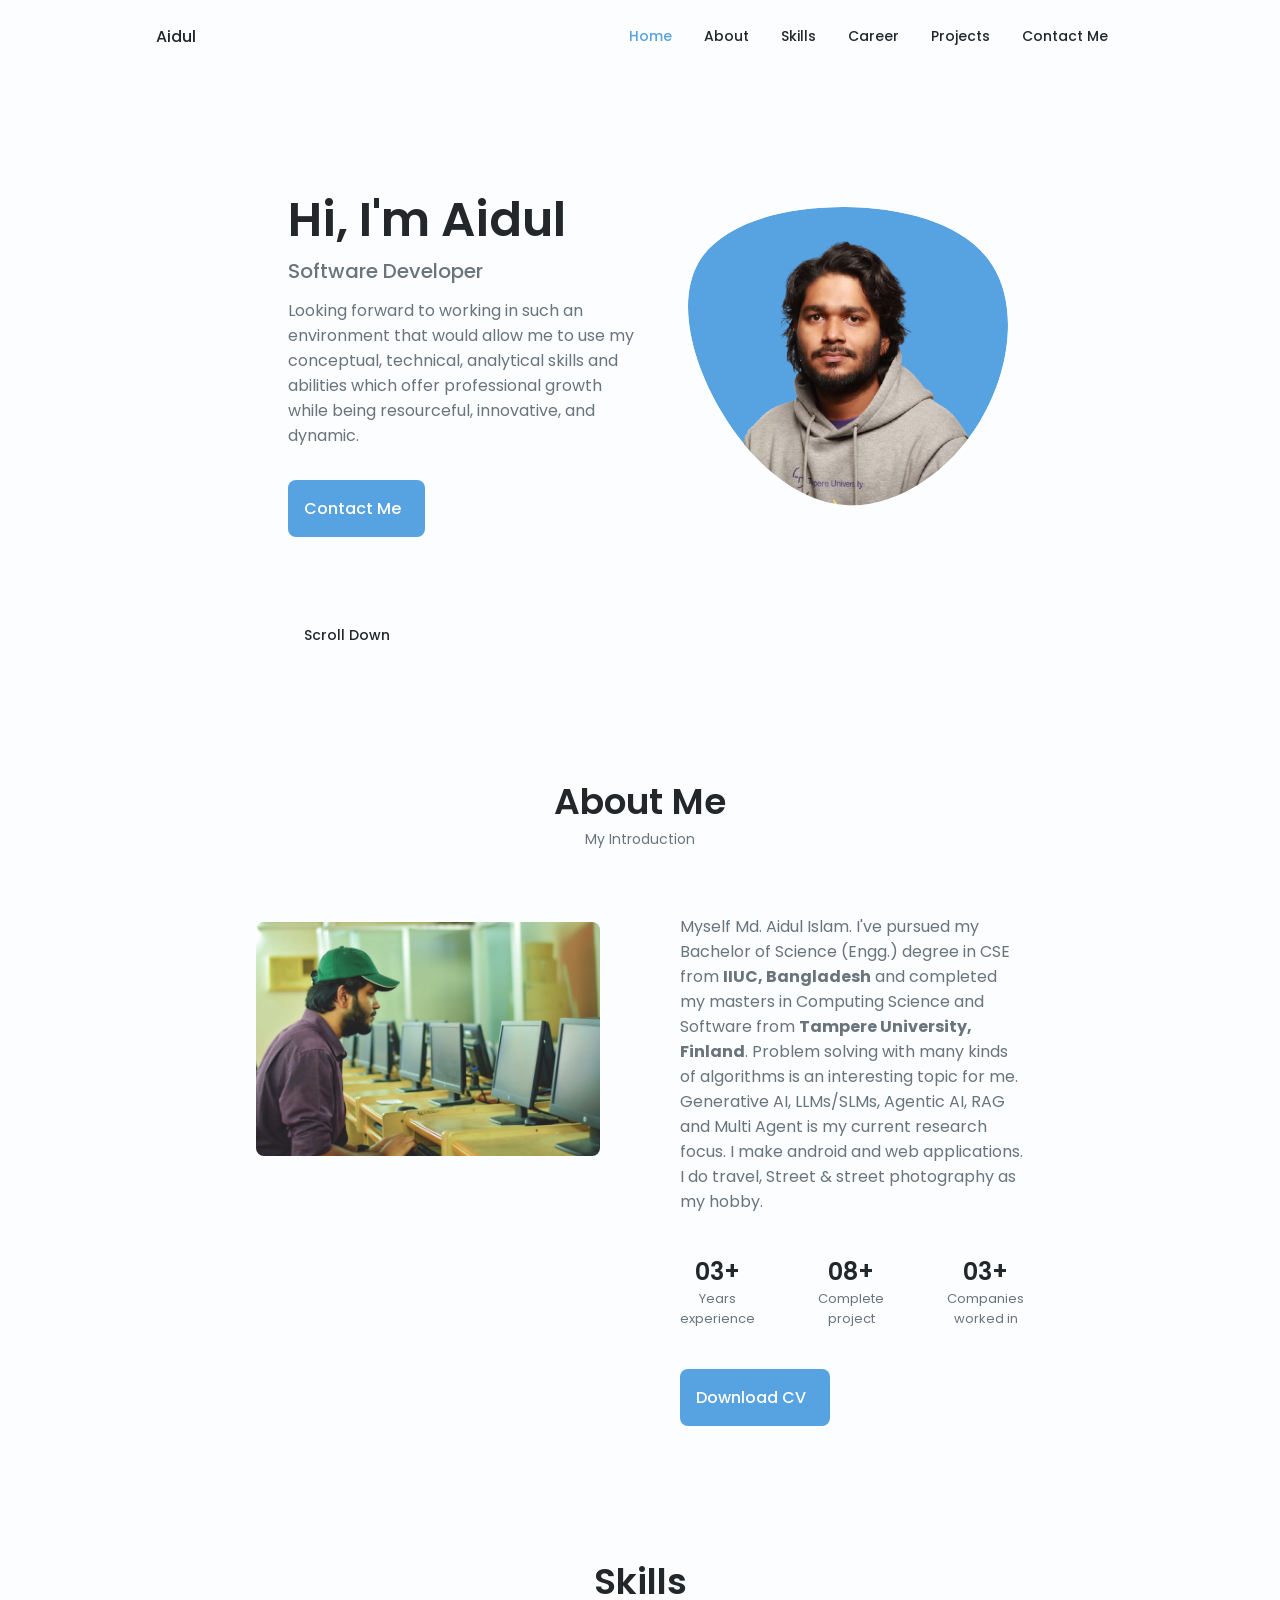
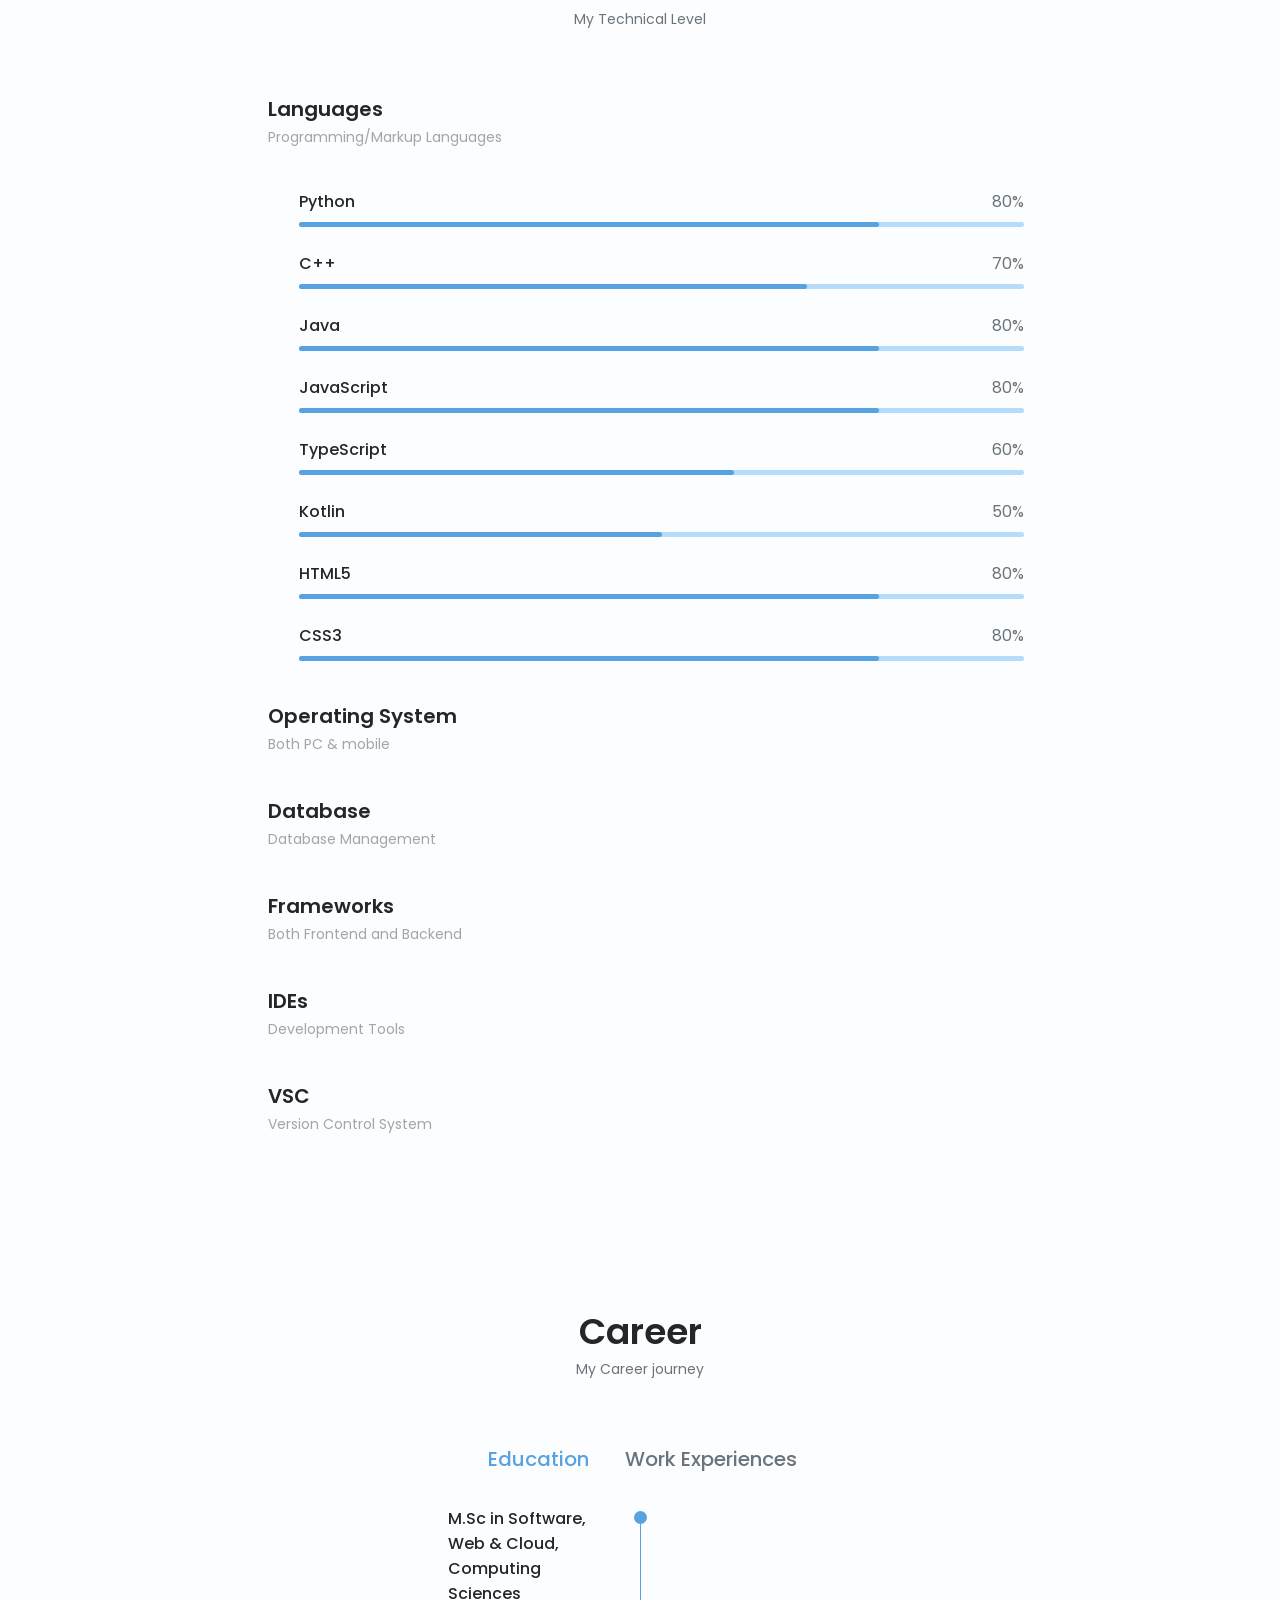
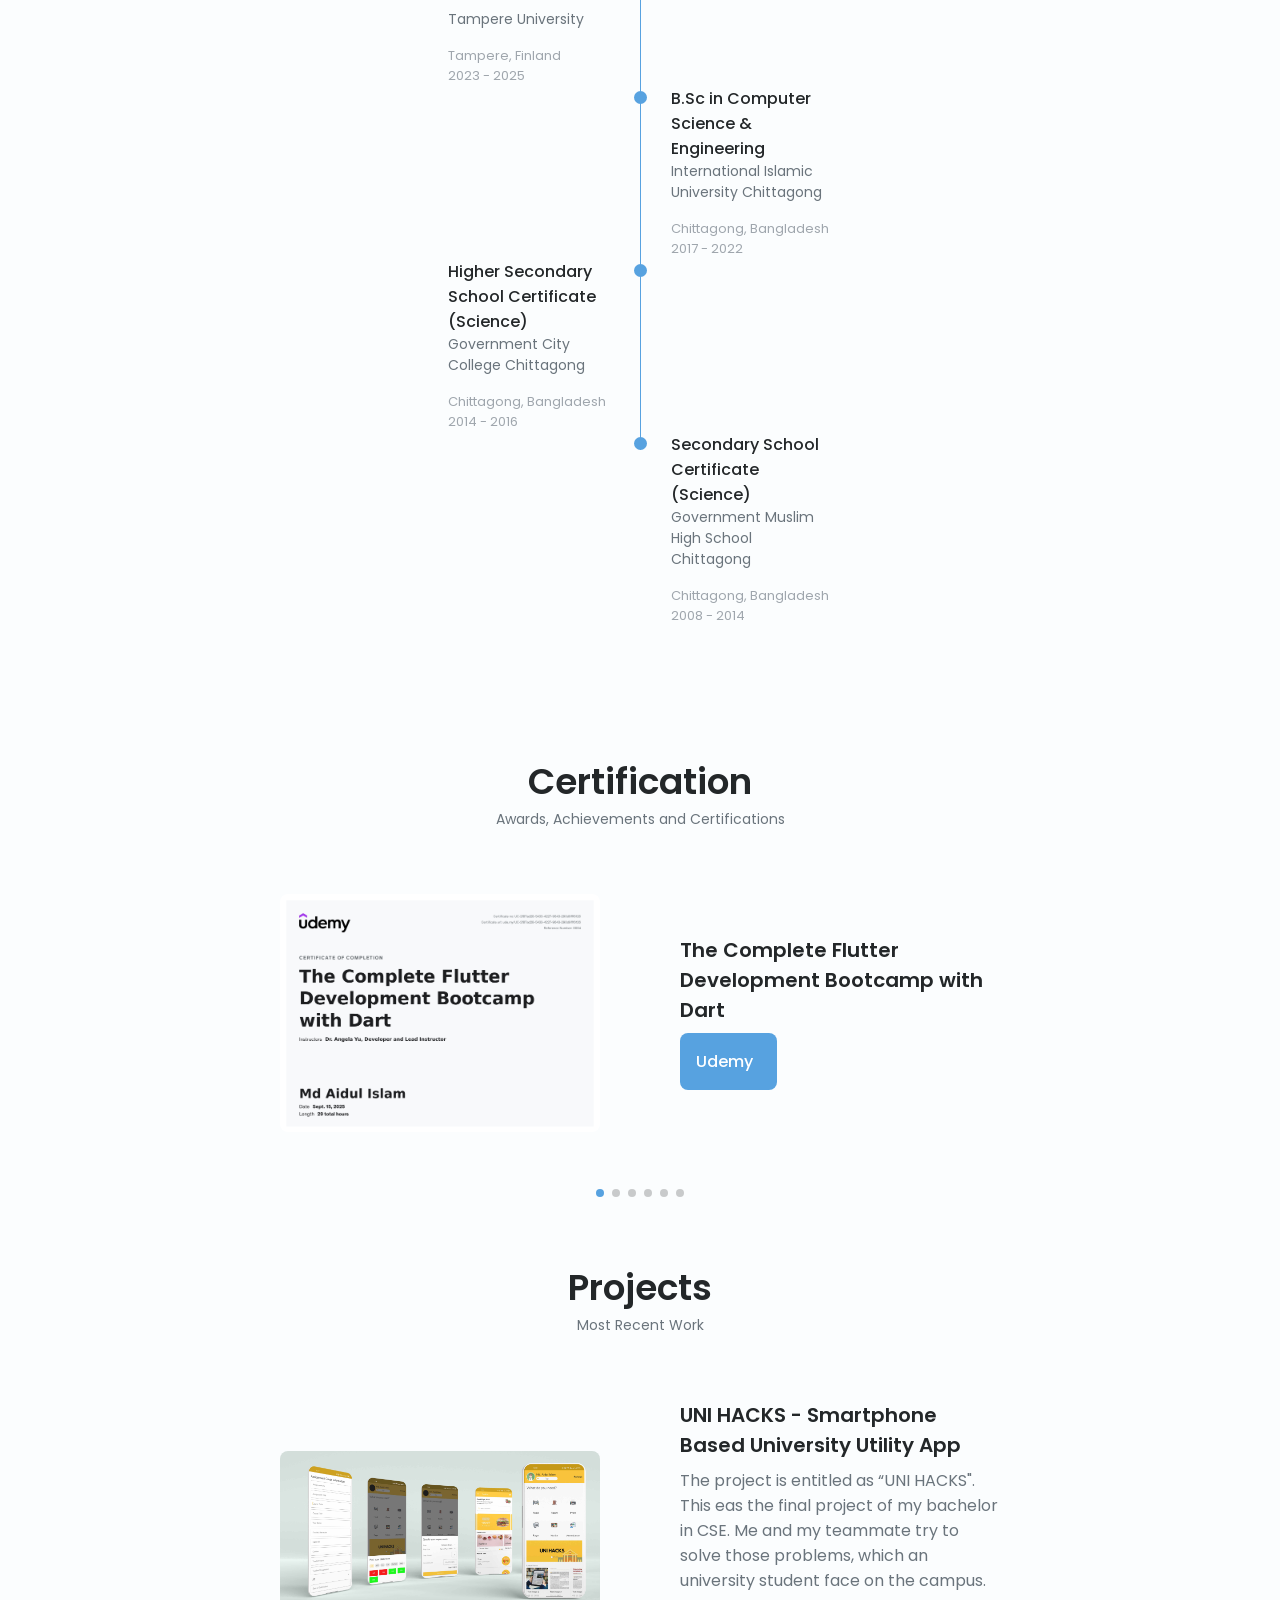
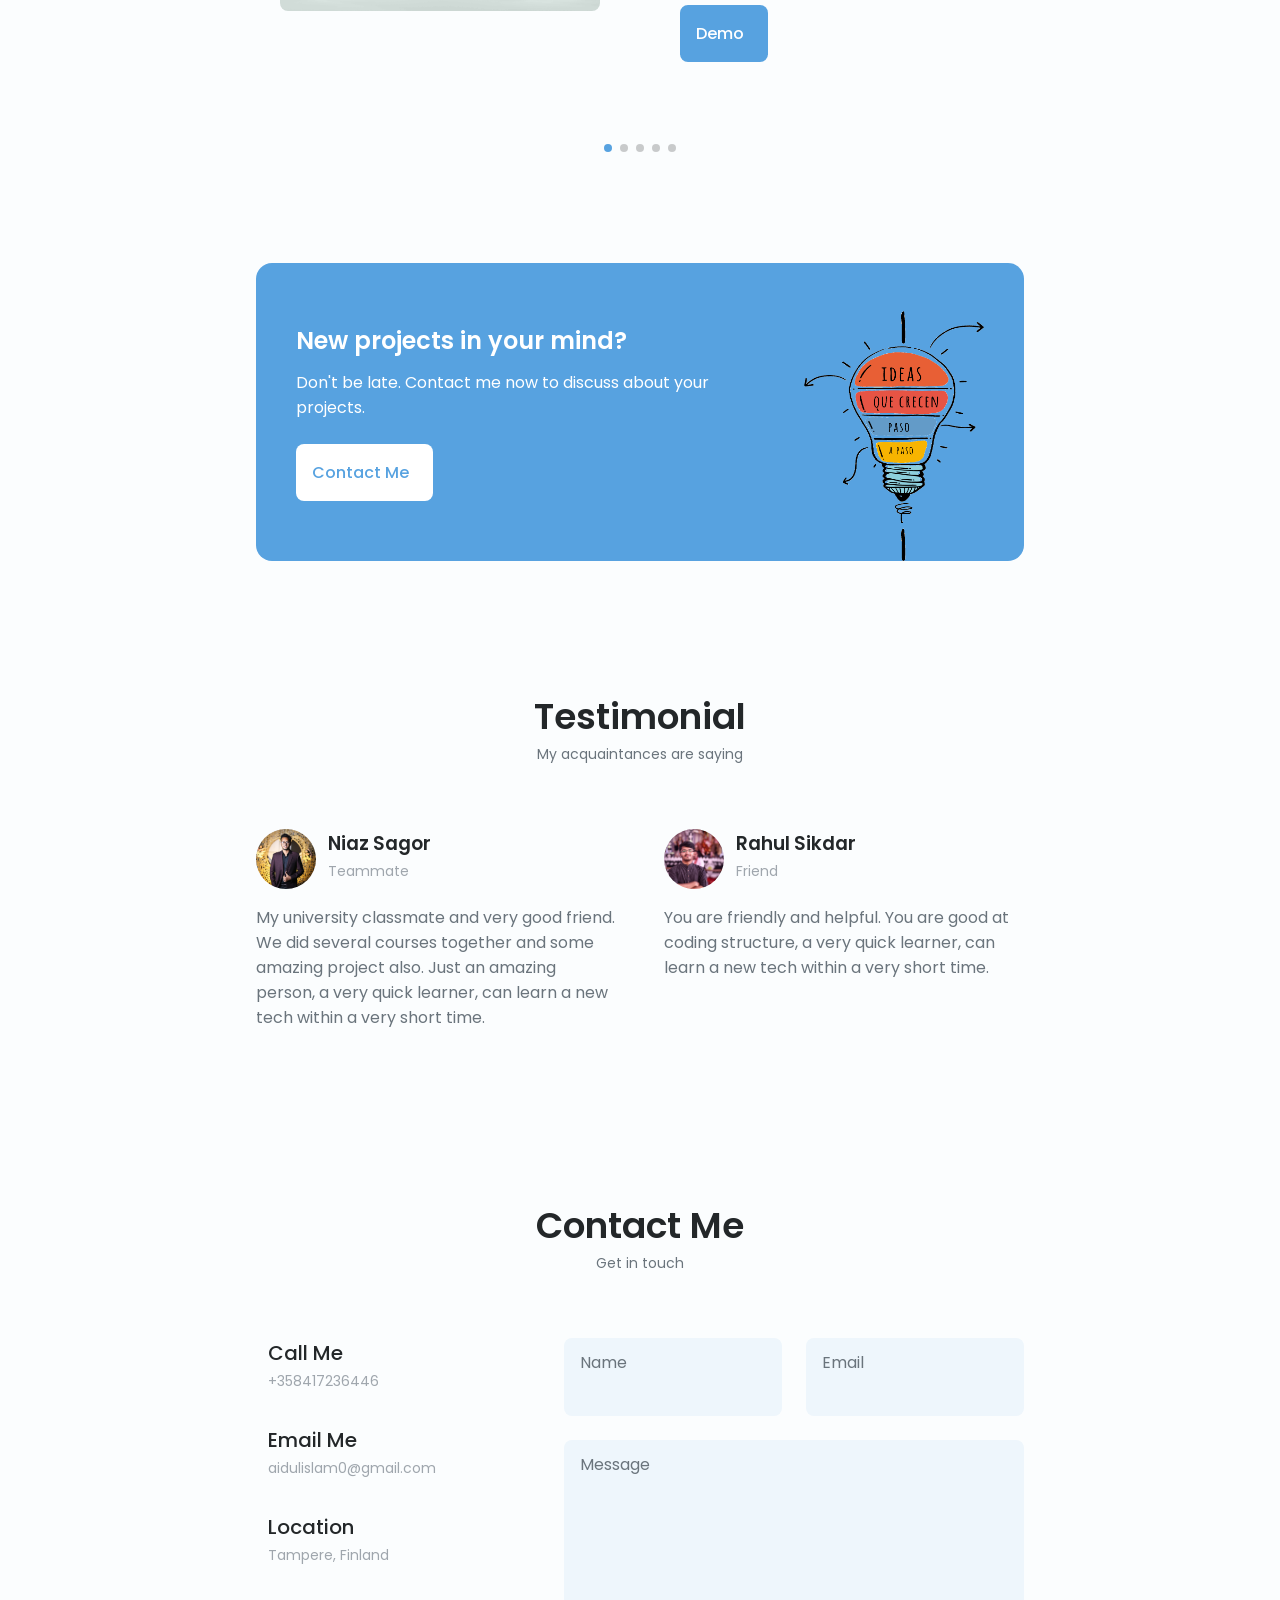
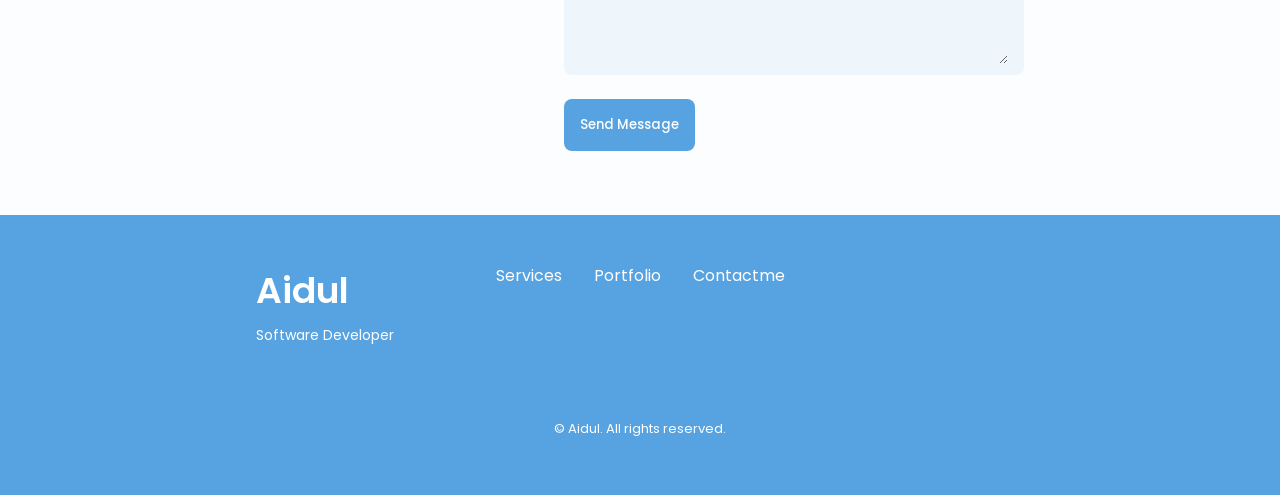
==== commit 07cba365: "updated" ====
--- a/index.html
+++ b/index.html
@@ -107,7 +107,7 @@
                                     165.547 130.807 187.559 100.226 186.353C69.6454 185.297 41.0228 161.023 21.7403 
                                     129.362C2.45775 97.8511 -7.48481 59.1033 6.67581 34.5279C20.9871 10.1032 59.7028 
                                     -0.149132 97.9666 0.00163737C136.23 0.303176 174.193 10.857 190.312 36.4879Z" />
-                                <image class="home__blob-img" x="12" y="18" xlink:href="assets/img/perfil.png" />
+                                <image class="home__blob-img" x="12" y="-30" xlink:href="assets/img/perfil.png" />
                             </g>
                         </svg>
 
@@ -143,14 +143,16 @@
 
                 <div class="about__data">
                     <p class="about__description">Myself Md. Aidul Islam. I've pursued my Bachelor of Science (Engg.)
-                        degree in CSE from <b>IIUC, Bangladesh</b>. Currently pursuing my masters in Computing Science
-                        and Software at <b>Tampere University, Finland</b>. Problem solving with many kinds of
-                        algorithms is an interesting topic for me. I like work with team too. I have many projects which
-                        was I, developed working with team members. I make android and web applications.</p>
+                        degree in CSE from <b>IIUC, Bangladesh</b> and completed my masters in Computing Science
+                        and Software from <b>Tampere University, Finland</b>. Problem solving with many kinds of
+                        algorithms is an interesting topic for me. Generative AI, LLMs/SLMs, Agentic AI, RAG
+                        and Multi Agent is my current research focus. I make android and web applications. I do  travel, Street 
+                        & street photography as my hobby.
+                    </p>
 
                     <div class="about__info">
                         <div>
-                            <span class="about__info-title">02+</span>
+                            <span class="about__info-title">03+</span>
                             <span class="about__info-name">Years <br> experience</span>
                         </div>
 
@@ -504,7 +506,7 @@
                                 </div>
                                 <div class="career__calendar">
                                     <i class="uil uil-calendar-alt"></i>
-                                    2023 - Current
+                                    2023 - 2025
                                 </div>
                             </div>
 
@@ -583,6 +585,25 @@
 
                     <!--==================== Career Content 2 ====================-->
                     <div class="career__content" data-content id="work">
+                        <!--==================== Career 1 ====================-->
+                        <div class="career__data">
+                            <div>
+                                <h3 class="career__title">Researcher</h3>
+                                <span class="career__subtitle">GPT-Lab, Tampere University</span>
+                                <div class="career__location">
+                                    <i class="uil uil-location-pin-alt"></i>
+                                    Tampere, Finland
+                                </div>
+                                <div class="career__calendar">
+                                    <i class="uil uil-calendar-alt"></i>
+                                    November, 2025 - Current
+                                </div>
+                            </div>
+                            <div>
+                                <span class="career__rounder"></span>
+                                <span class="career__line"></span>
+                            </div>
+                        </div>
 
                         <!--==================== Career 0 ====================-->
                         <div class="career__data">
@@ -600,7 +621,7 @@
                                 </div>
                                 <div class="career__calendar">
                                     <i class="uil uil-calendar-alt"></i>
-                                    2025 - Current
+                                    May, 2025 - July, 2025
                                 </div>
                             </div>
 
@@ -685,6 +706,34 @@
 
             <div class="portfolio__container container swiper-container">
                 <div class="swiper-wrapper">
+
+                    <!--==================== certification 1 ====================-->
+                    <div class="portfolio__content grid swiper-slide">
+                        <img src="assets/img/flutter.jpg" alt="" class="portfolio__img">
+
+                        <div class="portfolio__data">
+                            <h3 class="portfolio__title">The Complete Flutter Development Bootcamp with Dart</h3>
+                            <a href="https://www.udemy.com/certificate/UC-2f87ad28-5433-4227-9643-290d9fff6126/" target="_blank"
+                                class="button button--flex button--small portfolio__button">
+                                Udemy
+                                <i class="uil uil-arrow-right button__icon"></i>
+                            </a>
+                        </div>
+                    </div>
+
+                    <!--==================== certification 1 ====================-->
+                    <div class="portfolio__content grid swiper-slide">
+                        <img src="assets/img/summer-school.jpg" alt="" class="portfolio__img">
+
+                        <div class="portfolio__data">
+                            <h3 class="portfolio__title">1st Summer School on Generative AI in Software Engineering, GAISE 2025</h3>
+                            <a href="https://gpt-lab.eu/" target="_blank"
+                                class="button button--flex button--small portfolio__button">
+                                GPT-Lab, Tampere University
+                                <i class="uil uil-arrow-right button__icon"></i>
+                            </a>
+                        </div>
+                    </div>
 
                     <!--==================== certification 1 ====================-->
                     <div class="portfolio__content grid swiper-slide">
@@ -706,7 +755,7 @@
                             class="portfolio__img">
 
                         <div class="portfolio__data">
-                            <h3 class="portfolio__title">Certificate of CP Intermediate Level</h3>
+                            <h3 class="portfolio__title">Competitive Programming Intermediate Level</h3>
                             <a href="https://devskill.com/" target="_blank"
                                 class="button button--flex button--small portfolio__button">
                                 DevSkill
--- a/assets/css/styles.css
+++ b/assets/css/styles.css
@@ -399,7 +399,7 @@
   width: 200px;
   border-radius: 0.5rem;
   justify-self: center;
-  align-self: center;
+  margin-top: 0.5rem;
 }
 
 .about__description {
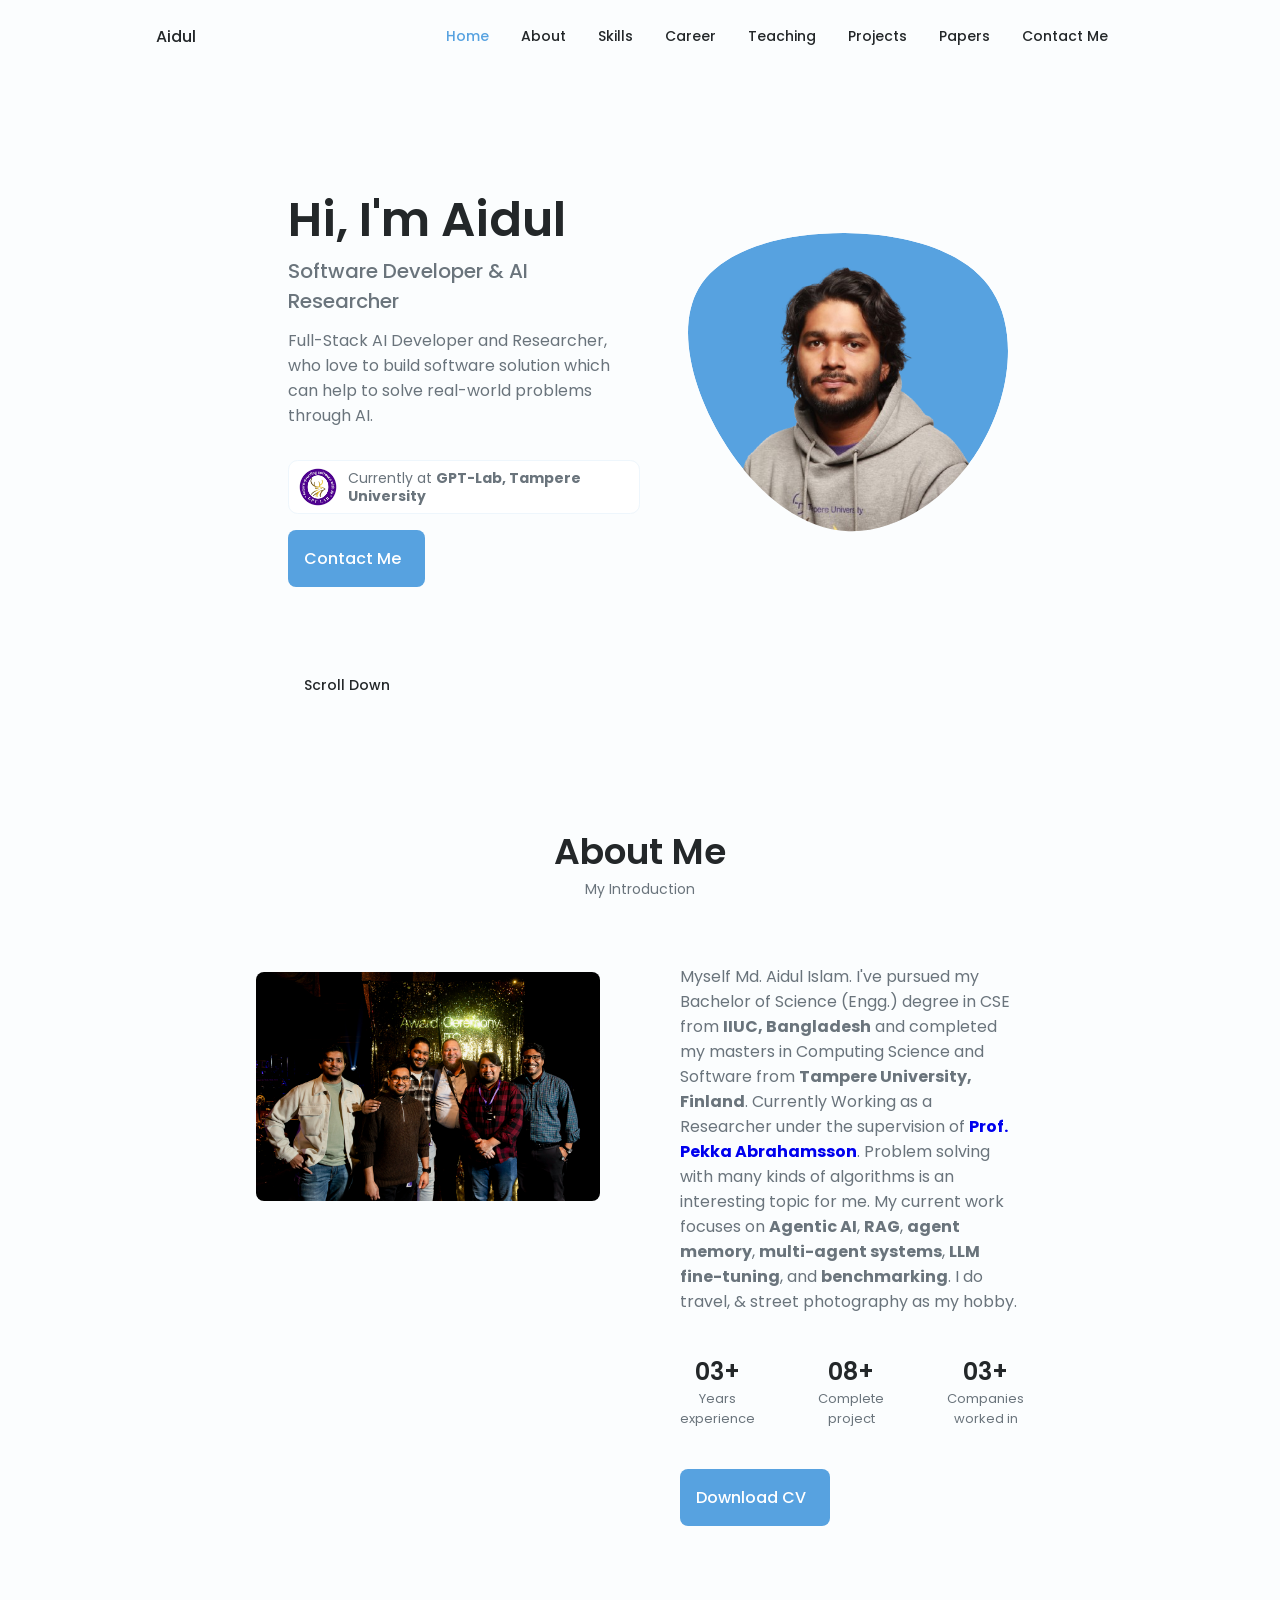
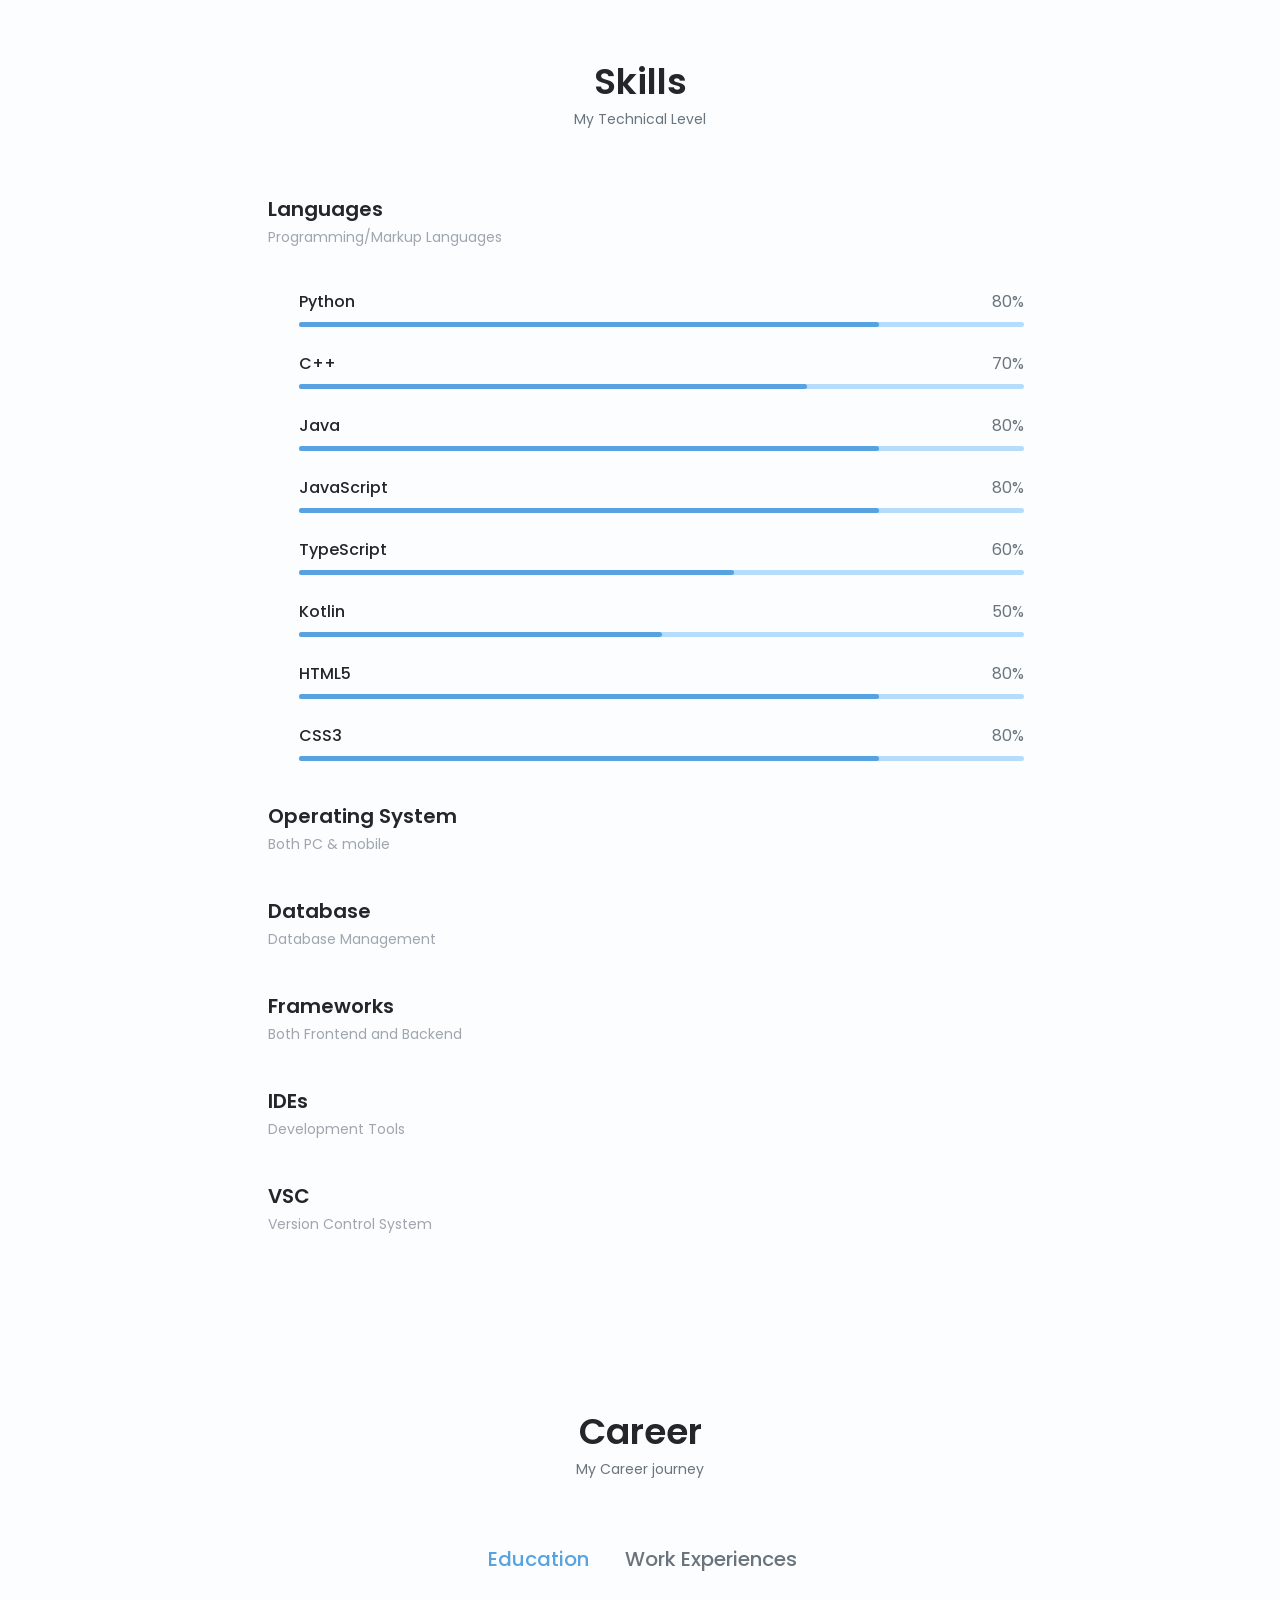
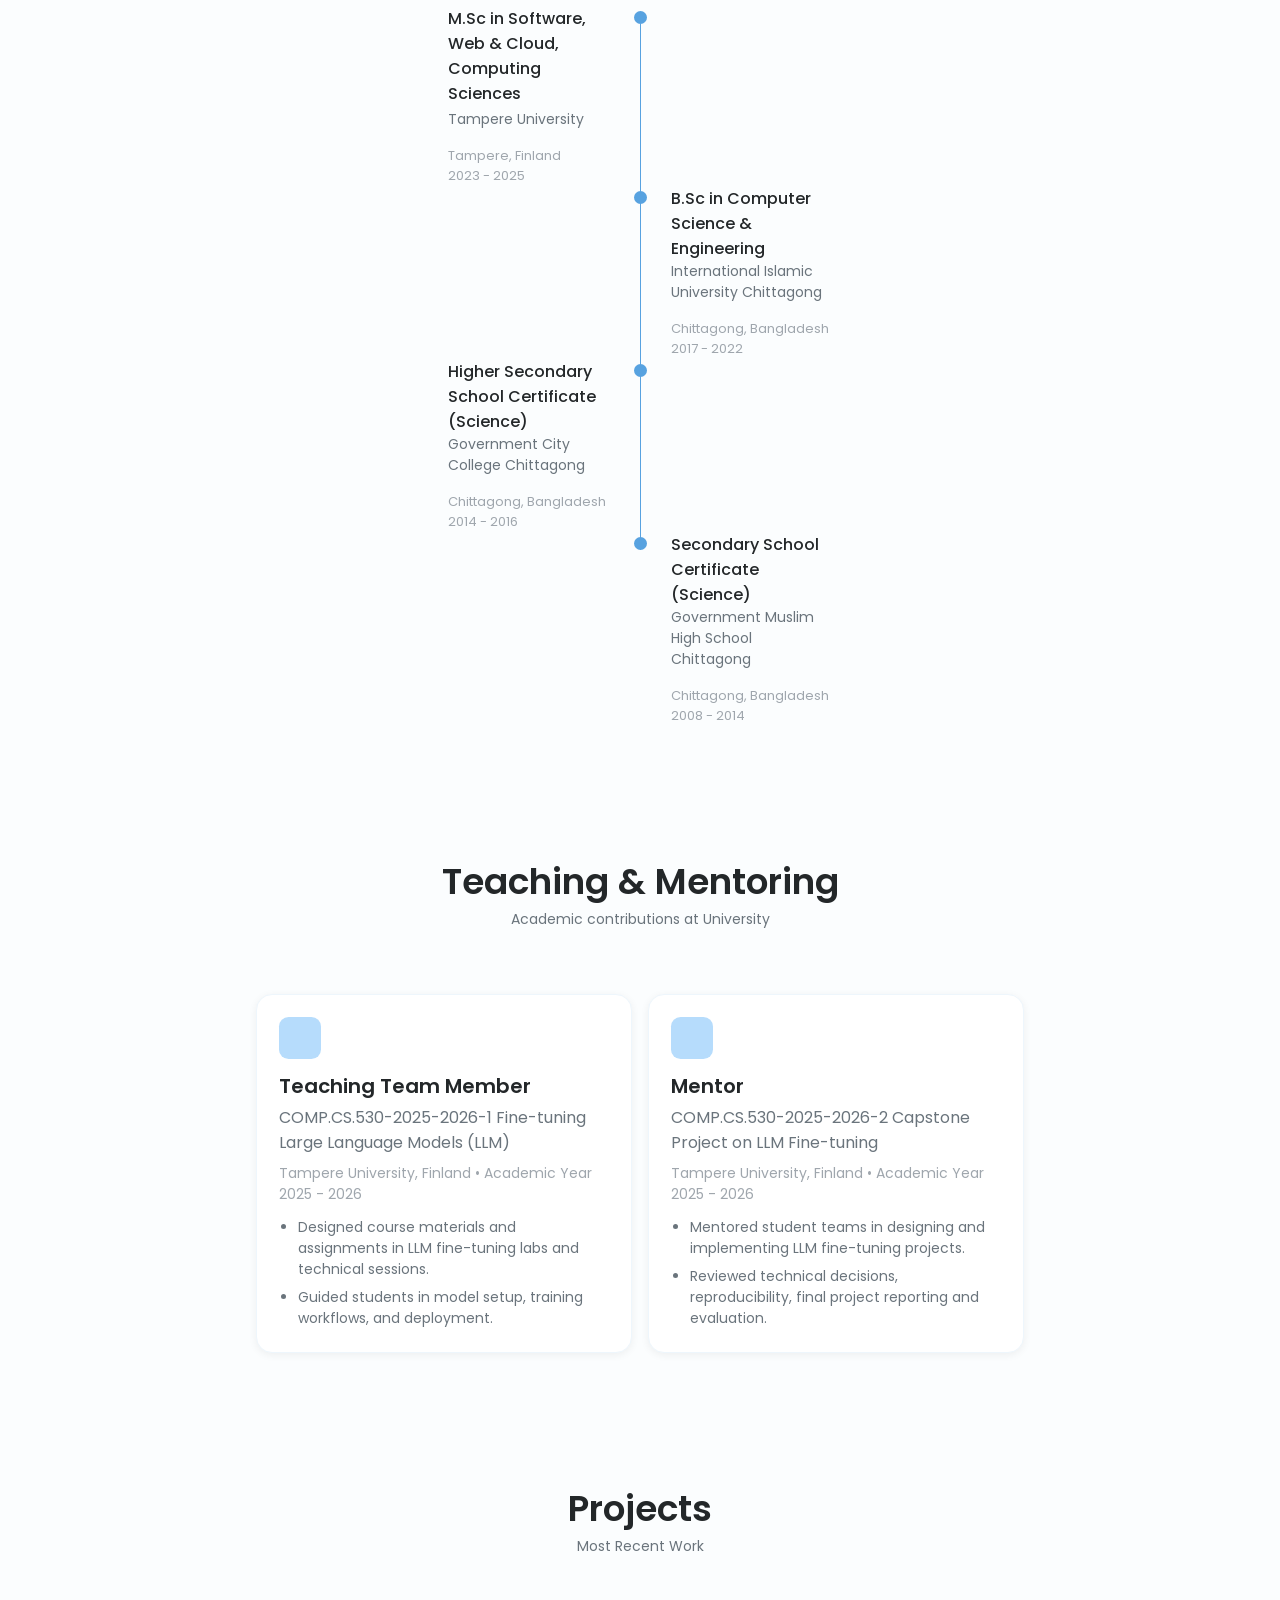
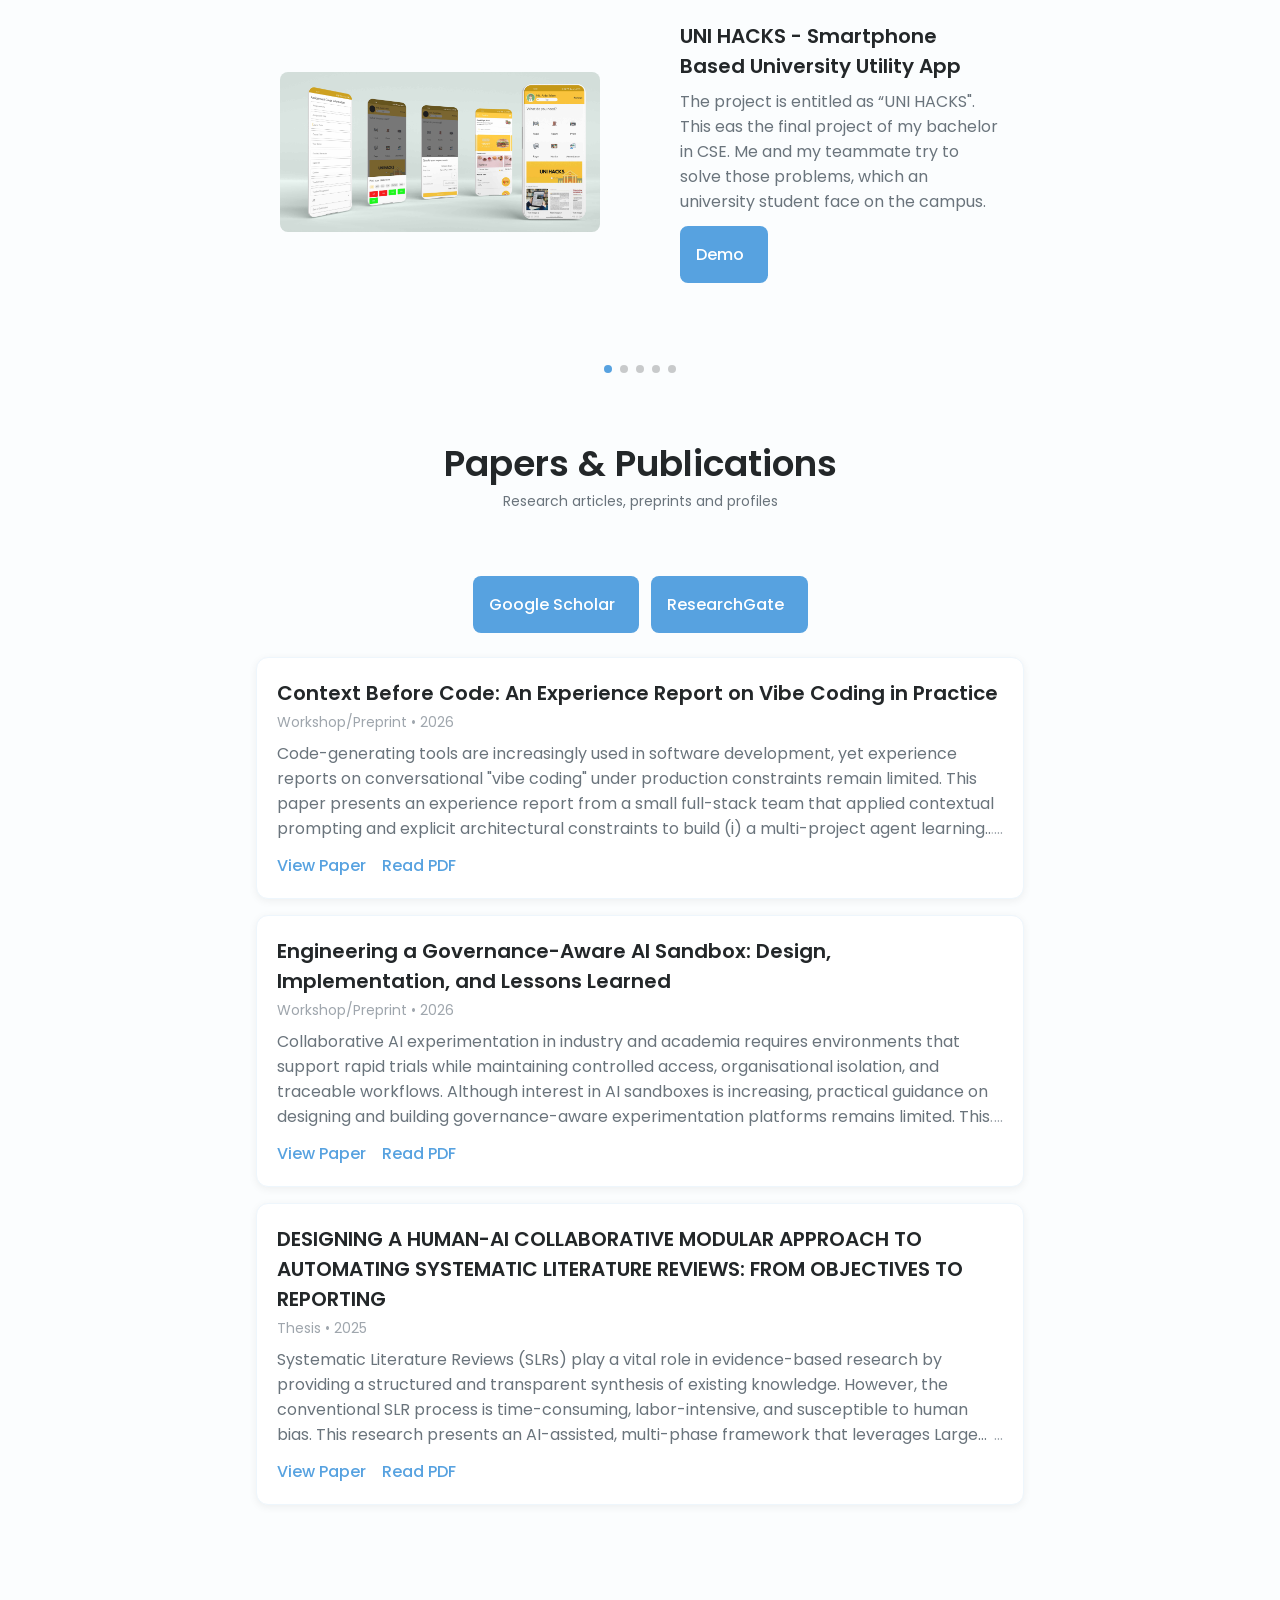
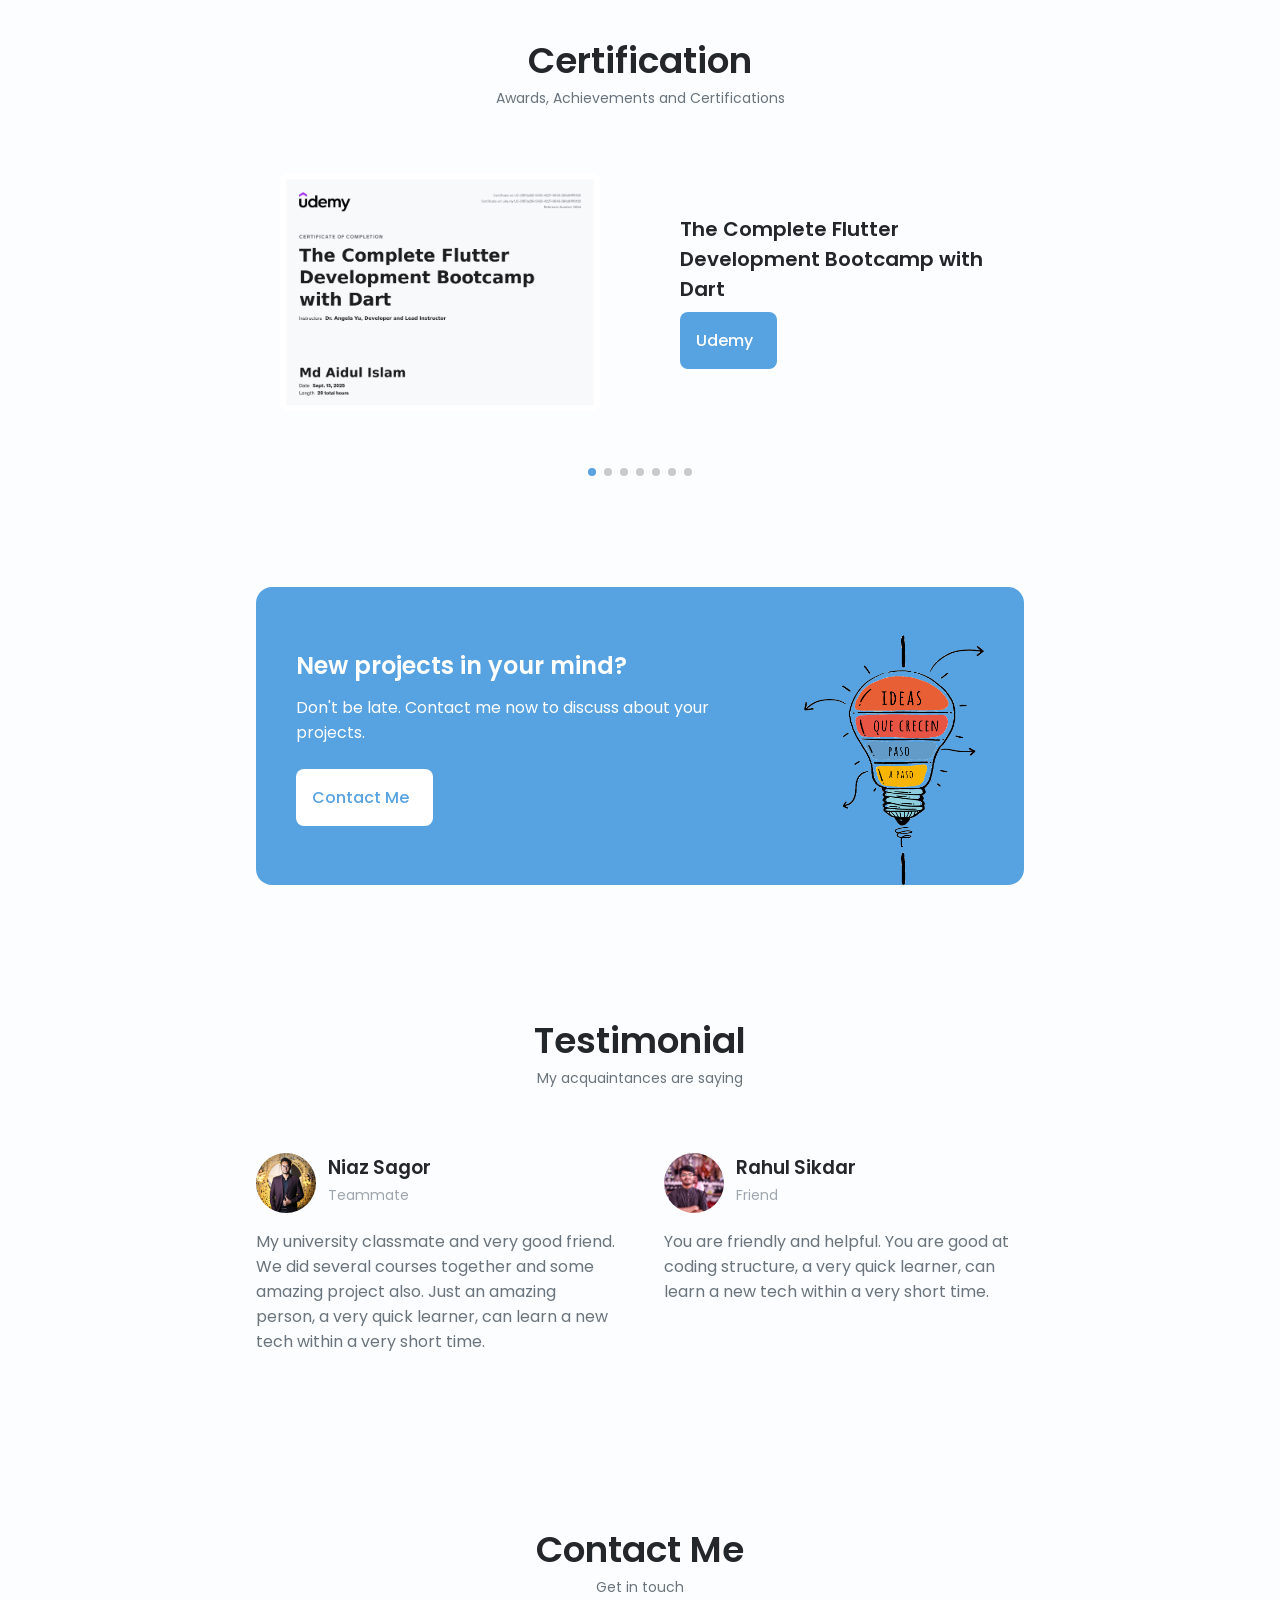
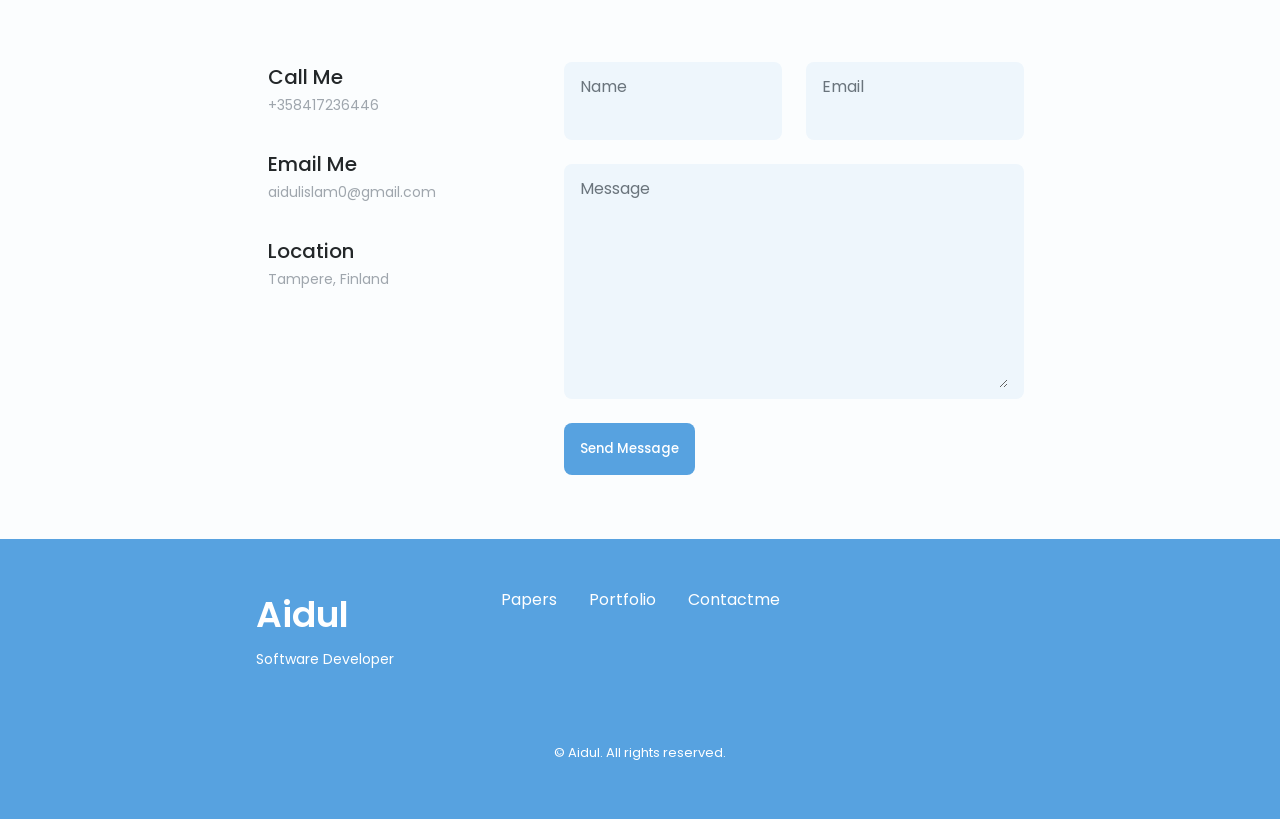
==== commit 8f24e126: "updated - 27 march,2026" ====
--- a/index.html
+++ b/index.html
@@ -52,8 +52,20 @@
                     </li>
 
                     <li class="nav__item">
+                        <a href="#teaching" class="nav__link">
+                            <i class="uil uil-graduation-cap nav__icon"></i> Teaching
+                        </a>
+                    </li>
+
+                    <li class="nav__item">
                         <a href="#portfolio" class="nav__link">
                             <i class="uil uil-scenery nav__icon"></i> Projects
+                        </a>
+                    </li>
+
+                    <li class="nav__item">
+                        <a href="#publications" class="nav__link">
+                            <i class="uil uil-book-open nav__icon"></i> Papers
                         </a>
                     </li>
 
@@ -114,10 +126,14 @@
                     </div>
                     <div class="home__data">
                         <h1 class="home__title">Hi, I'm Aidul</h1>
-                        <h3 class="home__subtitle">Software Developer</h3>
-                        <p class="home__description">Looking forward to working in such an environment that would allow
-                            me to use my conceptual, technical, analytical skills and abilities which offer professional
-                            growth while being resourceful, innovative, and dynamic.</p>
+                        <h3 class="home__subtitle">Software Developer & AI Researcher</h3>
+                        <p class="home__description">Full-Stack AI Developer and Researcher, who love to build software solution which can help to solve real-world problems through AI.</p>
+                        <a href="https://gpt-lab.eu/" target="_blank" rel="noopener" class="home__company">
+                            <img src="assets/img/Logo/GPT-Lab_Roun.jpg" alt="GPT-Lab logo" class="home__company-logo">
+                            <span class="home__company-text">
+                                Currently at <strong>GPT-Lab, Tampere University</strong>
+                            </span>
+                        </a>
                         <a href="#contact" class="button button--flex">
                             Contact Me <i class="uil uil-message button__icon"></i>
                         </a>
@@ -139,14 +155,17 @@
             <h2 class="section__title">About Me</h2>
             <span class="section__subtitle">My Introduction</span>
             <div class="about__container container grid">
-                <img src="assets/img/about.jpg" alt="" class="about__img">
+                <img src="assets/img/GPT-Lab.JPG" alt="" class="about__img">
 
                 <div class="about__data">
                     <p class="about__description">Myself Md. Aidul Islam. I've pursued my Bachelor of Science (Engg.)
                         degree in CSE from <b>IIUC, Bangladesh</b> and completed my masters in Computing Science
-                        and Software from <b>Tampere University, Finland</b>. Problem solving with many kinds of
-                        algorithms is an interesting topic for me. Generative AI, LLMs/SLMs, Agentic AI, RAG
-                        and Multi Agent is my current research focus. I make android and web applications. I do  travel, Street 
+                        and Software from <b>Tampere University, Finland</b>. Currently Working as a Researcher
+                        under the supervision of
+                        <a href="https://www.tuni.fi/en/pekka-abrahamsson" target="_blank"><b>Prof. Pekka Abrahamsson</b></a>.
+                        Problem solving with many kinds of algorithms is an interesting topic for me. My current work focuses on <b>Agentic AI</b>,
+                        <b>RAG</b>, <b>agent memory</b>, <b>multi-agent systems</b>, <b>LLM fine-tuning</b>, and
+                        <b>benchmarking</b>. I do  travel, 
                         & street photography as my hobby.
                     </p>
 
@@ -693,129 +712,45 @@
             </div>
         </section>
 
+        <!--==================== TEACHING & MENTORING ====================-->
+        <section class="teaching section" id="teaching">
+            <h2 class="section__title">Teaching & Mentoring</h2>
+            <span class="section__subtitle">Academic contributions at University</span>
+
+            <div class="teaching__container container grid">
+                <article class="teaching__card">
+                    <div class="teaching__icon">
+                        <i class="uil uil-book-reader"></i>
+                    </div>
+                    <h3 class="teaching__title">Teaching Team Member</h3>
+                    <p class="teaching__course">COMP.CS.530-2025-2026-1 Fine-tuning Large Language Models (LLM)</p>
+                    <p class="teaching__meta">Tampere University, Finland • Academic Year 2025 - 2026</p>
+                    <ul class="teaching__points">
+                        <li>Designed course materials and assignments in LLM fine-tuning labs and technical sessions.</li>
+                        <li>Guided students in model setup, training workflows, and deployment.</li>
+                    </ul>
+                </article>
+
+                <article class="teaching__card">
+                    <div class="teaching__icon">
+                        <i class="uil uil-users-alt"></i>
+                    </div>
+                    <h3 class="teaching__title">Mentor</h3>
+                    <p class="teaching__course">COMP.CS.530-2025-2026-2 Capstone Project on LLM Fine-tuning</p>
+                    <p class="teaching__meta">Tampere University, Finland • Academic Year 2025 - 2026</p>
+                    <ul class="teaching__points">
+                        <li>Mentored student teams in designing and implementing LLM fine-tuning projects.</li>
+                        <li>Reviewed technical decisions, reproducibility, final project reporting and evaluation.</li>
+                    </ul>
+                </article>
+            </div>
+        </section>
+
         <!--==================== SERVICES ====================-->
         <!-- <section class="services section" id="services">
                 
             </section> -->
 
-        <!--==================== CERTIFICATION ====================-->
-
-        <section class="portfolio section" id="portfolio">
-            <h2 class="section__title">Certification</h2>
-            <span class="section__subtitle">Awards, Achievements and Certifications</span>
-
-            <div class="portfolio__container container swiper-container">
-                <div class="swiper-wrapper">
-
-                    <!--==================== certification 1 ====================-->
-                    <div class="portfolio__content grid swiper-slide">
-                        <img src="assets/img/flutter.jpg" alt="" class="portfolio__img">
-
-                        <div class="portfolio__data">
-                            <h3 class="portfolio__title">The Complete Flutter Development Bootcamp with Dart</h3>
-                            <a href="https://www.udemy.com/certificate/UC-2f87ad28-5433-4227-9643-290d9fff6126/" target="_blank"
-                                class="button button--flex button--small portfolio__button">
-                                Udemy
-                                <i class="uil uil-arrow-right button__icon"></i>
-                            </a>
-                        </div>
-                    </div>
-
-                    <!--==================== certification 1 ====================-->
-                    <div class="portfolio__content grid swiper-slide">
-                        <img src="assets/img/summer-school.jpg" alt="" class="portfolio__img">
-
-                        <div class="portfolio__data">
-                            <h3 class="portfolio__title">1st Summer School on Generative AI in Software Engineering, GAISE 2025</h3>
-                            <a href="https://gpt-lab.eu/" target="_blank"
-                                class="button button--flex button--small portfolio__button">
-                                GPT-Lab, Tampere University
-                                <i class="uil uil-arrow-right button__icon"></i>
-                            </a>
-                        </div>
-                    </div>
-
-                    <!--==================== certification 1 ====================-->
-                    <div class="portfolio__content grid swiper-slide">
-                        <img src="assets/img/Aidul-Certificate-full stack.jpg" alt="" class="portfolio__img">
-
-                        <div class="portfolio__data">
-                            <h3 class="portfolio__title">Full Stack Development</h3>
-                            <a href="https://aicloudacademy.com/" target="_blank"
-                                class="button button--flex button--small portfolio__button">
-                                AI Cloud Academy
-                                <i class="uil uil-arrow-right button__icon"></i>
-                            </a>
-                        </div>
-                    </div>
-
-                    <!--==================== certification 2 ====================-->
-                    <div class="portfolio__content grid swiper-slide">
-                        <img src="assets/img/Competitive Programming Intermediate_certificate.jpg" alt=""
-                            class="portfolio__img">
-
-                        <div class="portfolio__data">
-                            <h3 class="portfolio__title">Competitive Programming Intermediate Level</h3>
-                            <a href="https://devskill.com/" target="_blank"
-                                class="button button--flex button--small portfolio__button">
-                                DevSkill
-                                <i class="uil uil-arrow-right button__icon"></i>
-                            </a>
-                        </div>
-                    </div>
-
-                    <div class="portfolio__content grid swiper-slide">
-                        <img src="assets/img/git-certificate.jpg" alt="git-certificate" class="portfolio__img">
-
-                        <div class="portfolio__data">
-                            <h3 class="portfolio__title">Master Git and GitHub</h3>
-                            <a href="https://www.udemy.com/certificate/UC-c831afd8-8adf-42f9-9e57-b52ebaa5f3f7/?utm_campaign=email&utm_medium=email&utm_source=sendgrid.com"
-                                target="_blank" class="button button--flex button--small portfolio__button">
-                                Udemy
-                                <i class="uil uil-arrow-right button__icon"></i>
-                            </a>
-                        </div>
-                    </div>
-
-                    <!--==================== certification 2 ====================-->
-                    <div class="portfolio__content grid swiper-slide">
-                        <img src="assets/img/Problem-Solving-Process.jpg" alt="" class="portfolio__img">
-
-                        <div class="portfolio__data">
-                            <h3 class="portfolio__title">Problem Solving</h3>
-                            <div style="display: flex; text-align: center;">
-                                <i class="uil uil-code-branch button__icon"></i>
-                                <p class="portfolio__description" style="margin-left: 8px;">UVa</p>
-                            </div>
-                            <div style="display: flex; text-align: center;">
-                                <i class="uil uil-code-branch button__icon"></i>
-                                <p class="portfolio__description" style="margin-left: 8px;">Codeforces</p>
-                            </div>
-                            <div style="display: flex; text-align: center;">
-                                <i class="uil uil-code-branch button__icon"></i>
-                                <p class="portfolio__description" style="margin-left: 8px;">Leetcode</p>
-                            </div>
-                            <a href="https://www.stopstalk.com/user/profile/aidul" target="_blank"
-                                class="button button--flex button--small portfolio__button">
-                                StopStalk Profile
-                                <i class="uil uil-arrow-right button__icon"></i>
-                            </a>
-                        </div>
-                    </div>
-
-                </div>
-
-
-                <div class="swiper-button-next">
-                    <i class="uil uil-angle-right swiper-portfolio-icon"></i>
-                </div>
-                <div class="swiper-button-prev">
-                    <i class="uil uil-angle-left swiper-portfolio-icon"></i>
-                </div>
-
-                <div class="swiper-pagination"></div>
-            </div>
-        </section>
 
         <!--==================== PORTFOLIO ====================-->
         <section class="portfolio section" id="portfolio">
@@ -921,6 +856,198 @@
                 <div class="swiper-pagination"></div>
             </div>
         </section>
+
+        <!--==================== PAPERS & PUBLICATIONS ====================-->
+        <section class="publications section" id="publications">
+            <h2 class="section__title">Papers & Publications</h2>
+            <span class="section__subtitle">Research articles, preprints and profiles</span>
+
+            <div class="publications__container container">
+                <div class="publications__profiles">
+                    <a href="https://scholar.google.com/citations?user=Cl7uDoUAAAAJ&hl=en" target="_blank"
+                        class="button button--flex button--small">
+                        Google Scholar
+                        <i class="uil uil-external-link-alt button__icon"></i>
+                    </a>
+                    <a href="https://www.researchgate.net/profile/Md-Aidul-Islam?ev=hdr_xprf" target="_blank"
+                        class="button button--flex button--small">
+                        ResearchGate
+                        <i class="uil uil-external-link-alt button__icon"></i>
+                    </a>
+                </div>
+
+                <div class="publications__grid">
+                    <article class="publications__card">
+                        <h3 class="publications__title">Context Before Code: An Experience Report on Vibe Coding in Practice</h3>
+                        <p class="publications__meta">Workshop/Preprint • 2026</p>
+                        <p class="publications__description">
+                            Code-generating tools are increasingly used in software development, yet experience reports on conversational "vibe coding" under production constraints remain limited. This paper presents an experience report from a small full-stack team that applied contextual prompting and explicit architectural constraints to build (i) a multi-project agent learning platform designed for sustained, production-oriented use and (ii) an academic retrieval-augmented generation system. The agent platform supports multiple isolated projects, each with structured memory and background processing, thereby enforcing project-level isolation. The RAG system provides citation-grounded answers, role-based access control, and evaluation tracking. Across both systems, vibe coding accelerated scaffolding and integration. However, the generated code often under-specified isolation rules and infrastructure constraints when these were not explicitly defined. Consequently, aspects such as multi-tenancy, access control, memory policies, and asynchronous processing required deliberate architectural design and verification. We observe a shift in engineering effort from boilerplate implementation toward constraint specification and enforcement auditing. We also identify recurring architectural "non-delegation zones" where conversational code generation remains insufficient for production reliability.
+                        </p>
+                        <div class="publications__actions">
+                            <a href="https://www.researchgate.net/publication/401912655_Context_Before_Code_An_Experience_Report_on_Vibe_Coding_in_Practice" class="publications__link" target="_blank">View Paper</a>
+                            <a href="https://arxiv.org/pdf/2603.11073" class="publications__link" target="_blank">Read PDF</a>
+                        </div>
+                    </article>
+
+                    <article class="publications__card">
+                        <h3 class="publications__title">Engineering a Governance-Aware AI Sandbox: Design, Implementation, and Lessons Learned</h3>
+                        <p class="publications__meta">Workshop/Preprint • 2026</p>
+                        <p class="publications__description">
+                            Collaborative AI experimentation in industry and academia requires environments that support rapid trials while maintaining controlled access, organisational isolation, and traceable workflows. Although interest in AI sandboxes is increasing, practical guidance on designing and building governance-aware experimentation platforms remains limited. This work designs and operationalizes a governance-aware, multi tenant AI sandbox that supports structured experimentation and produces reusable evaluation evidence across stakeholders. The sandbox was developed in an industry and academia ecosystem using iteratively validated requirements gathered from industrial partners. The solution adopts a layered reference architecture that separates a multi tenant presentation layer from a backend control plane and isolates execution and data management concerns into dedicated layers. The sandbox supports governed onboarding, project based collaboration, controlled access to AI services, and traceable experimentation through approval workflows and audit logging. By structuring experiment context and governance decisions as persistent records, the sandbox enables evaluation evidence to be reused and compared across projects and stakeholders. The development experience yields lessons learned and practical considerations that inform deployment and future evolution of governance-aware sandbox platforms.
+                        </p>
+                        <div class="publications__actions">
+                            <a href="https://www.researchgate.net/publication/401563934_Engineering_a_Governance-Aware_AI_Sandbox_Design_Implementation_and_Lessons_Learned" class="publications__link" target="_blank">View Paper</a>
+                            <a href="https://arxiv.org/pdf/2603.03394" class="publications__link" target="_blank">Read PDF</a>
+                        </div>
+                    </article>
+
+                    <article class="publications__card">
+                        <h3 class="publications__title">DESIGNING A HUMAN-AI COLLABORATIVE MODULAR APPROACH TO AUTOMATING SYSTEMATIC LITERATURE REVIEWS: FROM OBJECTIVES TO REPORTING</h3>
+                        <p class="publications__meta">Thesis • 2025</p>
+                        <p class="publications__description">
+                            Systematic Literature Reviews (SLRs) play a vital role in evidence-based research by providing a structured and transparent synthesis of existing knowledge. However, the conventional SLR process is time-consuming, labor-intensive, and susceptible to human bias. This research presents an AI-assisted, multi-phase framework that leverages Large Language Models (LLMs) to automate and enhance the major stages of the SLR workflow. The proposed system integrates an end-to-end, modular framework that supports data processing, analysis, and visualization throughout the major stages of the SLR workflow. It automates key phases, including research objective formulation, search string generation, paper retrieval, screening, data extraction, and report generation. Through natural language understanding and context-driven reasoning, the framework ensures improved accuracy, efficiency, and reproducibility in literature synthesis. A Retrieval-Augmented Generation (RAG) approach is utilized to strengthen grounding and minimize hallucinations during report generation. User surveys show that the framework substantially reduces the effort required for screening and data extraction. 83% of participants reported saving at least 25% of their time, and 37% reported saving over 50%, indicating a strong reduction in manual workload. Participants also rated the system highly in terms of usability and reliability, with average scores of 3.9/5 for ease of interaction, 3.8/5 for intuitive-ness, and 3.6/5 for responsiveness, reflecting consistent improvements in perceived accuracy, transparency, and overall user experience. This study contributes to advancing AI-driven research methodologies by providing a practical framework for automated and transparent evidence synthesis. Declaration: I hereby declare the use of Artificial Intelligence (AI) tools in the preparation of this thesis.    
+                        </p>
+                        <div class="publications__actions">
+                            <a href="https://www.researchgate.net/publication/401435379_DESIGNING_A_HUMAN-AI_COLLABORATIVE_MODULAR_APPROACH_TO_AUTOMATING_SYSTEMATIC_LITERATURE_REVIEWS_FROM_OBJECTIVES_TO_REPORTING" class="publications__link" target="_blank">View Paper</a>
+                            <a href="https://www.researchgate.net/publication/401435379_DESIGNING_A_HUMAN-AI_COLLABORATIVE_MODULAR_APPROACH_TO_AUTOMATING_SYSTEMATIC_LITERATURE_REVIEWS_FROM_OBJECTIVES_TO_REPORTING" class="publications__link" target="_blank">Read PDF</a>
+                        </div>
+                    </article>
+                </div>
+            </div>
+        </section>
+
+                <!--==================== CERTIFICATION ====================-->
+
+                <section class="portfolio section" id="portfolio">
+                    <h2 class="section__title">Certification</h2>
+                    <span class="section__subtitle">Awards, Achievements and Certifications</span>
+        
+                    <div class="portfolio__container container swiper-container">
+                        <div class="swiper-wrapper">
+        
+                            <!--==================== certification 1 ====================-->
+                            <div class="portfolio__content grid swiper-slide">
+                                <img src="assets/img/flutter.jpg" alt="" class="portfolio__img">
+        
+                                <div class="portfolio__data">
+                                    <h3 class="portfolio__title">The Complete Flutter Development Bootcamp with Dart</h3>
+                                    <a href="https://www.udemy.com/certificate/UC-2f87ad28-5433-4227-9643-290d9fff6126/" target="_blank"
+                                        class="button button--flex button--small portfolio__button">
+                                        Udemy
+                                        <i class="uil uil-arrow-right button__icon"></i>
+                                    </a>
+                                </div>
+                            </div>
+        
+                            <!--==================== certification 2 ====================-->
+                            <div class="portfolio__content grid swiper-slide">
+                                <img src="assets/img/summer-school.jpg" alt="" class="portfolio__img">
+        
+                                <div class="portfolio__data">
+                                    <h3 class="portfolio__title">1st Summer School on Generative AI in Software Engineering, GAISE 2025</h3>
+                                    <a href="https://gpt-lab.eu/" target="_blank"
+                                        class="button button--flex button--small portfolio__button">
+                                        GPT-Lab, Tampere University
+                                        <i class="uil uil-arrow-right button__icon"></i>
+                                    </a>
+                                </div>
+                            </div>
+        
+                            <!--==================== certification 3 ====================-->
+                            <div class="portfolio__content grid swiper-slide">
+                                <img src="assets/img/Aidul-Certificate-full stack.jpg" alt="" class="portfolio__img">
+        
+                                <div class="portfolio__data">
+                                    <h3 class="portfolio__title">Full Stack Development</h3>
+                                    <a href="https://aicloudacademy.com/" target="_blank"
+                                        class="button button--flex button--small portfolio__button">
+                                        AI Cloud Academy
+                                        <i class="uil uil-arrow-right button__icon"></i>
+                                    </a>
+                                </div>
+                            </div>
+
+                            <!--==================== certification 4 ====================-->
+                            <div class="portfolio__content grid swiper-slide">
+                                <img src="assets/img/build-intelligent-agents-with-ADK.png" alt="" class="portfolio__img">
+        
+                                <div class="portfolio__data">
+                                    <h3 class="portfolio__title">Build intelligent agents with Agent Development Kit (ADK)</h3>
+                                    <a href="https://www.skills.google/public_profiles/47848550-6c43-4ac8-a410-9d387570d467/badges/22903912?utm_medium=social&utm_source=linkedin&utm_campaign=ql-social-share" target="_blank"
+                                        class="button button--flex button--small portfolio__button">
+                                        Google
+                                        <i class="uil uil-arrow-right button__icon"></i>
+                                    </a>
+                                </div>
+                            </div>
+        
+                            <!--==================== certification 5 ====================-->
+                            <div class="portfolio__content grid swiper-slide">
+                                <img src="assets/img/Competitive Programming Intermediate_certificate.jpg" alt=""
+                                    class="portfolio__img">
+        
+                                <div class="portfolio__data">
+                                    <h3 class="portfolio__title">Competitive Programming Intermediate Level</h3>
+                                    <a href="https://devskill.com/" target="_blank"
+                                        class="button button--flex button--small portfolio__button">
+                                        DevSkill
+                                        <i class="uil uil-arrow-right button__icon"></i>
+                                    </a>
+                                </div>
+                            </div>
+        
+                            <div class="portfolio__content grid swiper-slide">
+                                <img src="assets/img/git-certificate.jpg" alt="git-certificate" class="portfolio__img">
+        
+                                <div class="portfolio__data">
+                                    <h3 class="portfolio__title">Master Git and GitHub</h3>
+                                    <a href="https://www.udemy.com/certificate/UC-c831afd8-8adf-42f9-9e57-b52ebaa5f3f7/?utm_campaign=email&utm_medium=email&utm_source=sendgrid.com"
+                                        target="_blank" class="button button--flex button--small portfolio__button">
+                                        Udemy
+                                        <i class="uil uil-arrow-right button__icon"></i>
+                                    </a>
+                                </div>
+                            </div>
+        
+                            <!--==================== certification 2 ====================-->
+                            <div class="portfolio__content grid swiper-slide">
+                                <img src="assets/img/Problem-Solving-Process.jpg" alt="" class="portfolio__img">
+        
+                                <div class="portfolio__data">
+                                    <h3 class="portfolio__title">Problem Solving</h3>
+                                    <div style="display: flex; text-align: center;">
+                                        <i class="uil uil-code-branch button__icon"></i>
+                                        <p class="portfolio__description" style="margin-left: 8px;">UVa</p>
+                                    </div>
+                                    <div style="display: flex; text-align: center;">
+                                        <i class="uil uil-code-branch button__icon"></i>
+                                        <p class="portfolio__description" style="margin-left: 8px;">Codeforces</p>
+                                    </div>
+                                    <div style="display: flex; text-align: center;">
+                                        <i class="uil uil-code-branch button__icon"></i>
+                                        <p class="portfolio__description" style="margin-left: 8px;">Leetcode</p>
+                                    </div>
+                                    <a href="https://www.stopstalk.com/user/profile/aidul" target="_blank"
+                                        class="button button--flex button--small portfolio__button">
+                                        StopStalk Profile
+                                        <i class="uil uil-arrow-right button__icon"></i>
+                                    </a>
+                                </div>
+                            </div>
+        
+                        </div>
+        
+        
+                        <div class="swiper-button-next">
+                            <i class="uil uil-angle-right swiper-portfolio-icon"></i>
+                        </div>
+                        <div class="swiper-button-prev">
+                            <i class="uil uil-angle-left swiper-portfolio-icon"></i>
+                        </div>
+        
+                        <div class="swiper-pagination"></div>
+                    </div>
+                </section>
 
         <!--==================== PROJECT IN MIND ====================-->
         <section class="project section">
@@ -1148,7 +1275,7 @@
 
                 <ul class="footer__links">
                     <li>
-                        <a href="#services" class="footer__link">Services</a>
+                        <a href="#publications" class="footer__link">Papers</a>
                     </li>
 
                     <li>
--- a/assets/css/styles.css
+++ b/assets/css/styles.css
@@ -329,6 +329,35 @@
   margin-bottom: var(--mb-2);
 }
 
+.home__company {
+  display: inline-flex;
+  align-items: center;
+  gap: 0.65rem;
+  margin-bottom: var(--mb-1);
+  padding: 0.45rem 0.65rem;
+  border-radius: 0.6rem;
+  background-color: var(--container-color);
+  border: 1px solid var(--input-color);
+  color: var(--text-color);
+  text-decoration: none;
+}
+
+.home__company:hover {
+  border-color: var(--first-color);
+}
+
+.home__company-logo {
+  width: 38px;
+  height: 38px;
+  object-fit: cover;
+  border-radius: 0.45rem;
+}
+
+.home__company-text {
+  font-size: var(--small-font-size);
+  line-height: 1.3;
+}
+
 .home__scroll {
   display: none;
 }
@@ -689,6 +718,174 @@
 .swiper-button-next,
 .swiper-pagination-bullet {
   outline: none;
+}
+
+/*==================== PAPERS & PUBLICATIONS ====================*/
+.publications__container {
+  display: grid;
+  row-gap: 1.5rem;
+}
+
+.publications__profiles {
+  display: flex;
+  flex-wrap: wrap;
+  gap: 0.75rem;
+  justify-content: center;
+}
+
+.publications__grid {
+  display: grid;
+  gap: 1rem;
+  grid-template-columns: 1fr;
+}
+
+.publications__card {
+  background-color: var(--container-color);
+  border: 1px solid var(--input-color);
+  border-radius: 0.75rem;
+  padding: 1.25rem;
+  box-shadow: 0 2px 8px rgba(0, 0, 0, 0.06);
+}
+
+.publications__title {
+  font-size: var(--h3-font-size);
+  margin-bottom: var(--mb-0-25);
+}
+
+.publications__meta {
+  font-size: var(--small-font-size);
+  color: var(--text-color-light);
+  margin-bottom: var(--mb-0-5);
+}
+
+.publications__description {
+  margin-bottom: var(--mb-0-75);
+  display: -webkit-box;
+  -webkit-line-clamp: 4;
+  -webkit-box-orient: vertical;
+  overflow: hidden;
+  text-overflow: ellipsis;
+  cursor: zoom-in;
+  position: relative;
+}
+
+.publications__description::after {
+  content: "...";
+  position: absolute;
+  right: 0;
+  bottom: 0;
+  padding-left: 0.25rem;
+  background: linear-gradient(to right, transparent, var(--container-color) 35%);
+  color: var(--text-color-light);
+  pointer-events: none;
+}
+
+.publications__hover-modal {
+  position: fixed;
+  z-index: var(--z-modal);
+  width: min(520px, calc(100vw - 2rem));
+  max-height: min(70vh, 560px);
+  overflow: auto;
+  padding: 1rem 1.1rem;
+  border-radius: 0.75rem;
+  border: 1px solid var(--first-color-lighter);
+  background-color: var(--container-color);
+  color: var(--text-color);
+  box-shadow: 0 16px 40px rgba(0, 0, 0, 0.2);
+  line-height: 1.65;
+  font-size: var(--normal-font-size);
+  opacity: 0;
+  transform: translateY(4px);
+  pointer-events: none;
+  transition: opacity 0.2s ease, transform 0.2s ease;
+}
+
+.publications__hover-modal.show {
+  opacity: 1;
+  transform: translateY(0);
+}
+
+body.dark-theme .publications__hover-modal {
+  border-color: var(--first-color-alt);
+  box-shadow: 0 16px 40px rgba(0, 0, 0, 0.45);
+}
+
+.publications__actions {
+  display: flex;
+  gap: 1rem;
+  flex-wrap: wrap;
+}
+
+.publications__link {
+  color: var(--first-color);
+  font-weight: var(--font-medium);
+}
+
+.publications__link:hover {
+  color: var(--first-color-alt);
+}
+
+/*==================== TEACHING ====================*/
+.teaching__container {
+  grid-template-columns: 1fr;
+  gap: 1rem;
+}
+
+.teaching__card {
+  background-color: var(--container-color);
+  border: 1px solid var(--input-color);
+  border-radius: 1rem;
+  padding: 1.4rem;
+  box-shadow: 0 2px 8px rgba(0, 0, 0, 0.06);
+  transition: transform 0.25s ease, box-shadow 0.25s ease, border-color 0.25s ease;
+}
+
+.teaching__card:hover {
+  transform: translateY(-4px);
+  border-color: var(--first-color-lighter);
+  box-shadow: 0 10px 24px rgba(0, 0, 0, 0.1);
+}
+
+.teaching__icon {
+  width: 42px;
+  height: 42px;
+  border-radius: 0.6rem;
+  display: inline-flex;
+  align-items: center;
+  justify-content: center;
+  font-size: 1.3rem;
+  color: var(--first-color);
+  background: var(--first-color-lighter);
+  margin-bottom: var(--mb-0-75);
+}
+
+.teaching__title {
+  font-size: var(--h3-font-size);
+  margin-bottom: var(--mb-0-25);
+}
+
+.teaching__course {
+  font-size: var(--normal-font-size);
+  margin-bottom: var(--mb-0-5);
+}
+
+.teaching__meta {
+  font-size: var(--small-font-size);
+  color: var(--text-color-light);
+}
+
+.teaching__points {
+  margin-top: var(--mb-0-75);
+  padding-left: 1.15rem;
+  display: grid;
+  row-gap: 0.45rem;
+  list-style: disc;
+}
+
+.teaching__points li {
+  font-size: var(--small-font-size);
+  line-height: 1.5;
+  display: list-item;
 }
 
 /*==================== PROJECT IN MIND ====================*/
@@ -985,6 +1182,7 @@
     grid-template-columns: repeat(2, 1fr);
   }
 
+
   .career__sections {
     display: grid;
     grid-template-columns: 0.6fr;
@@ -1146,6 +1344,10 @@
   .footer__copy {
     margin-top: 4.5rem;
   }
+
+  .teaching__container {
+    grid-template-columns: repeat(2, 1fr);
+  }
 }
 
 /* For large devices */
@@ -1168,6 +1370,7 @@
     column-gap: 5rem;
   }
 
+
   .swiper-portfolio-icon {
     font-size: 3.5rem;
   }
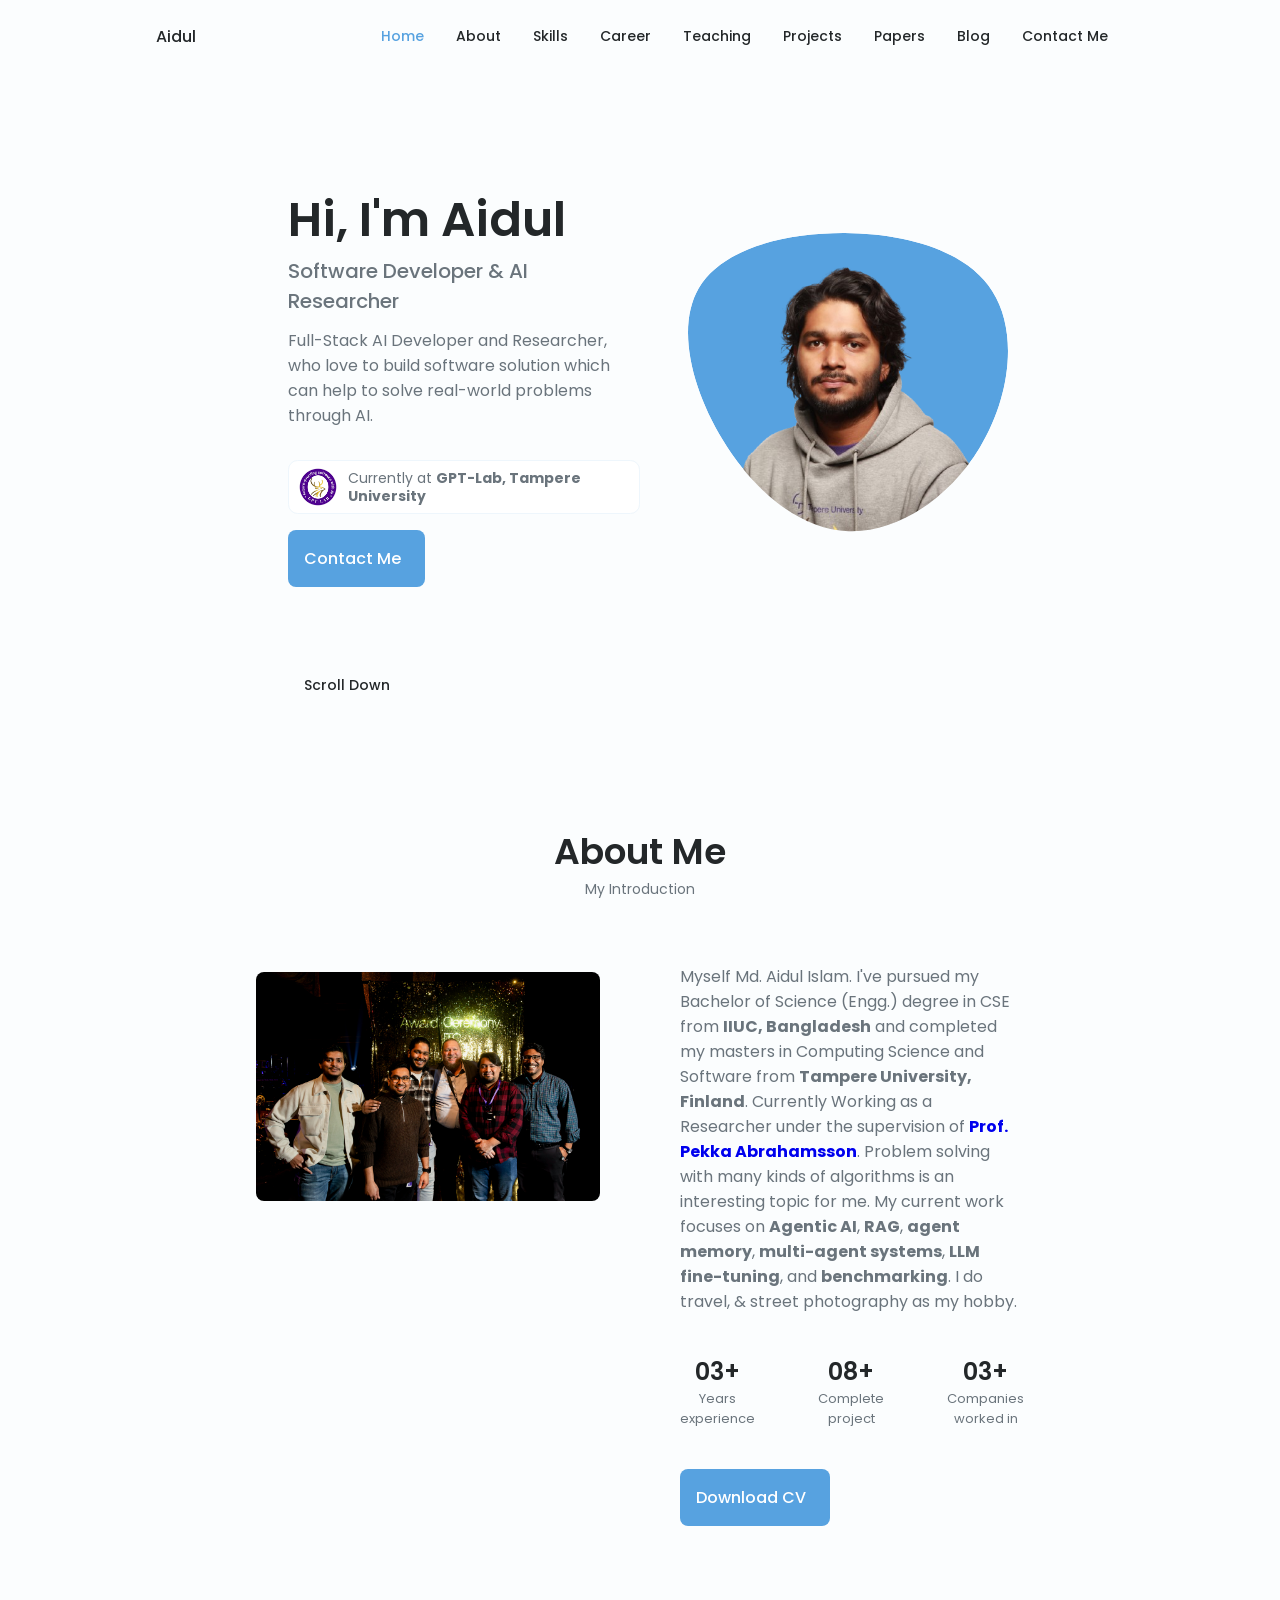
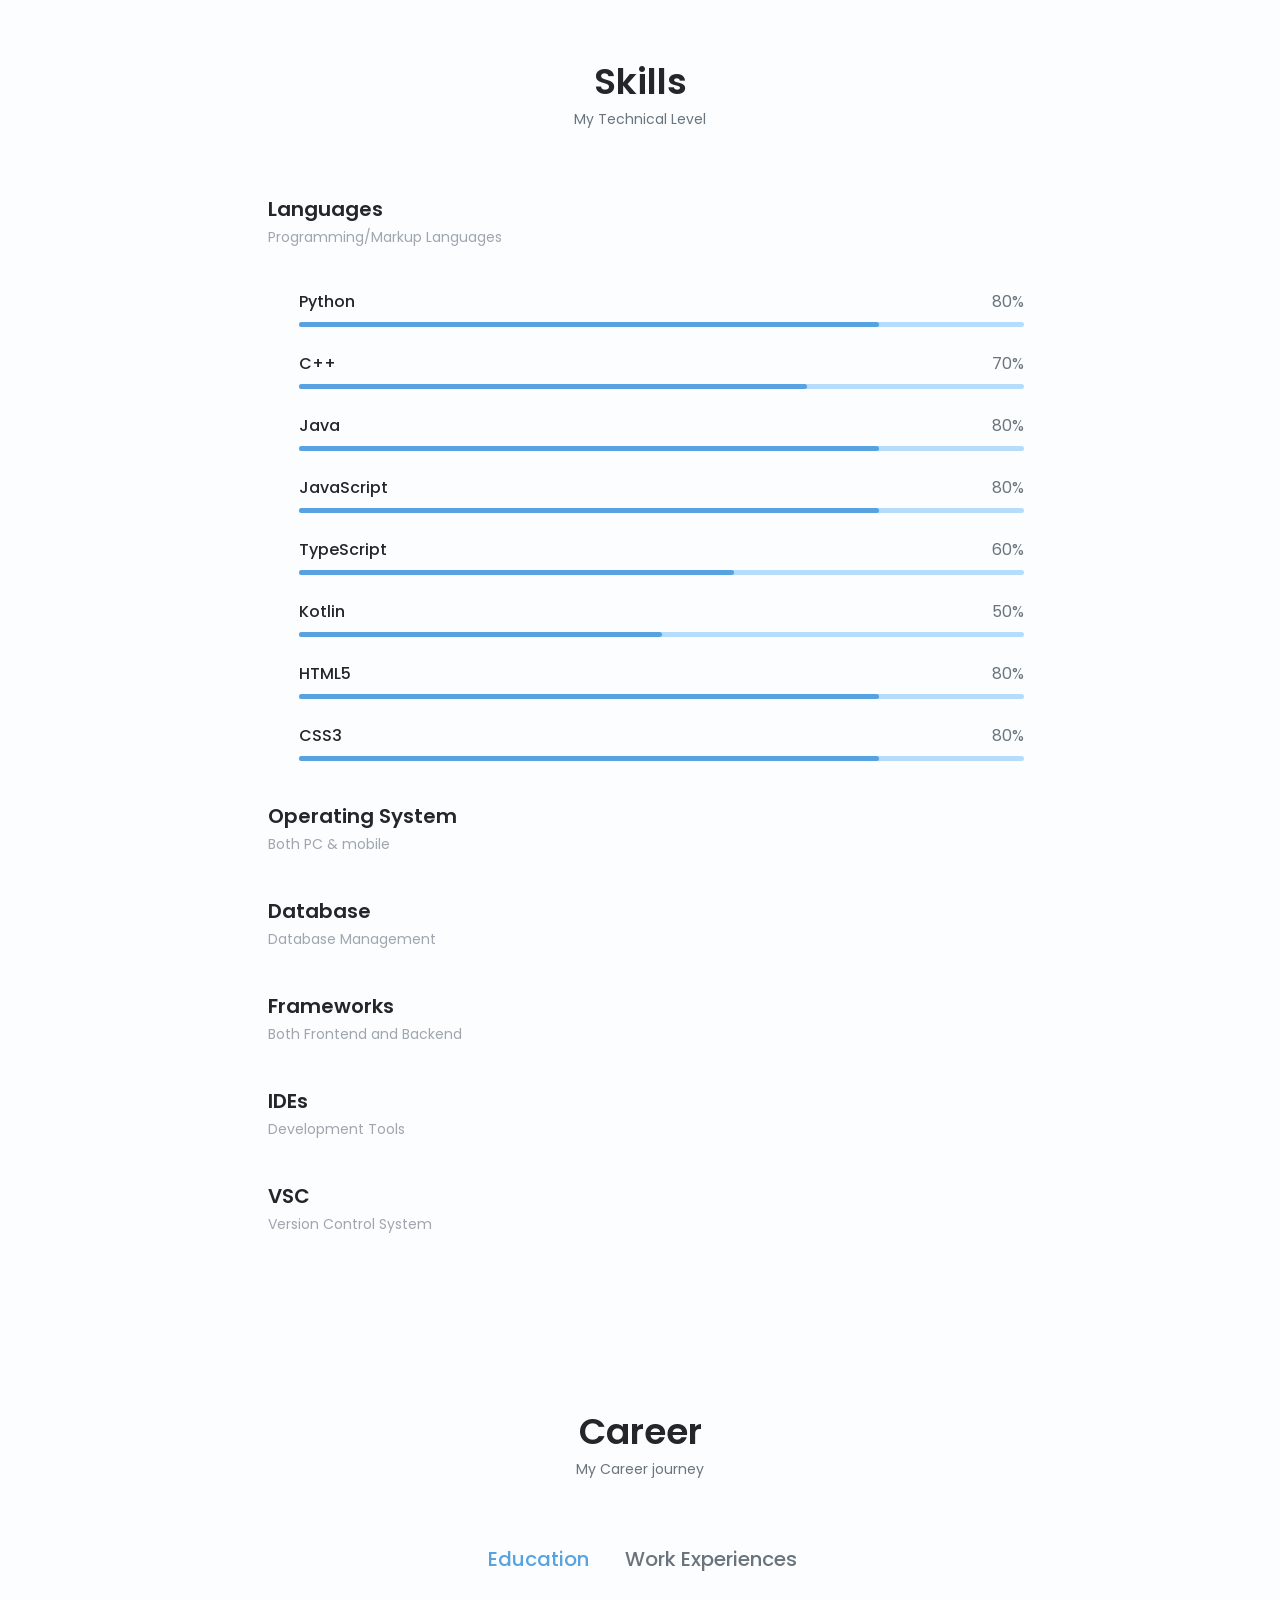
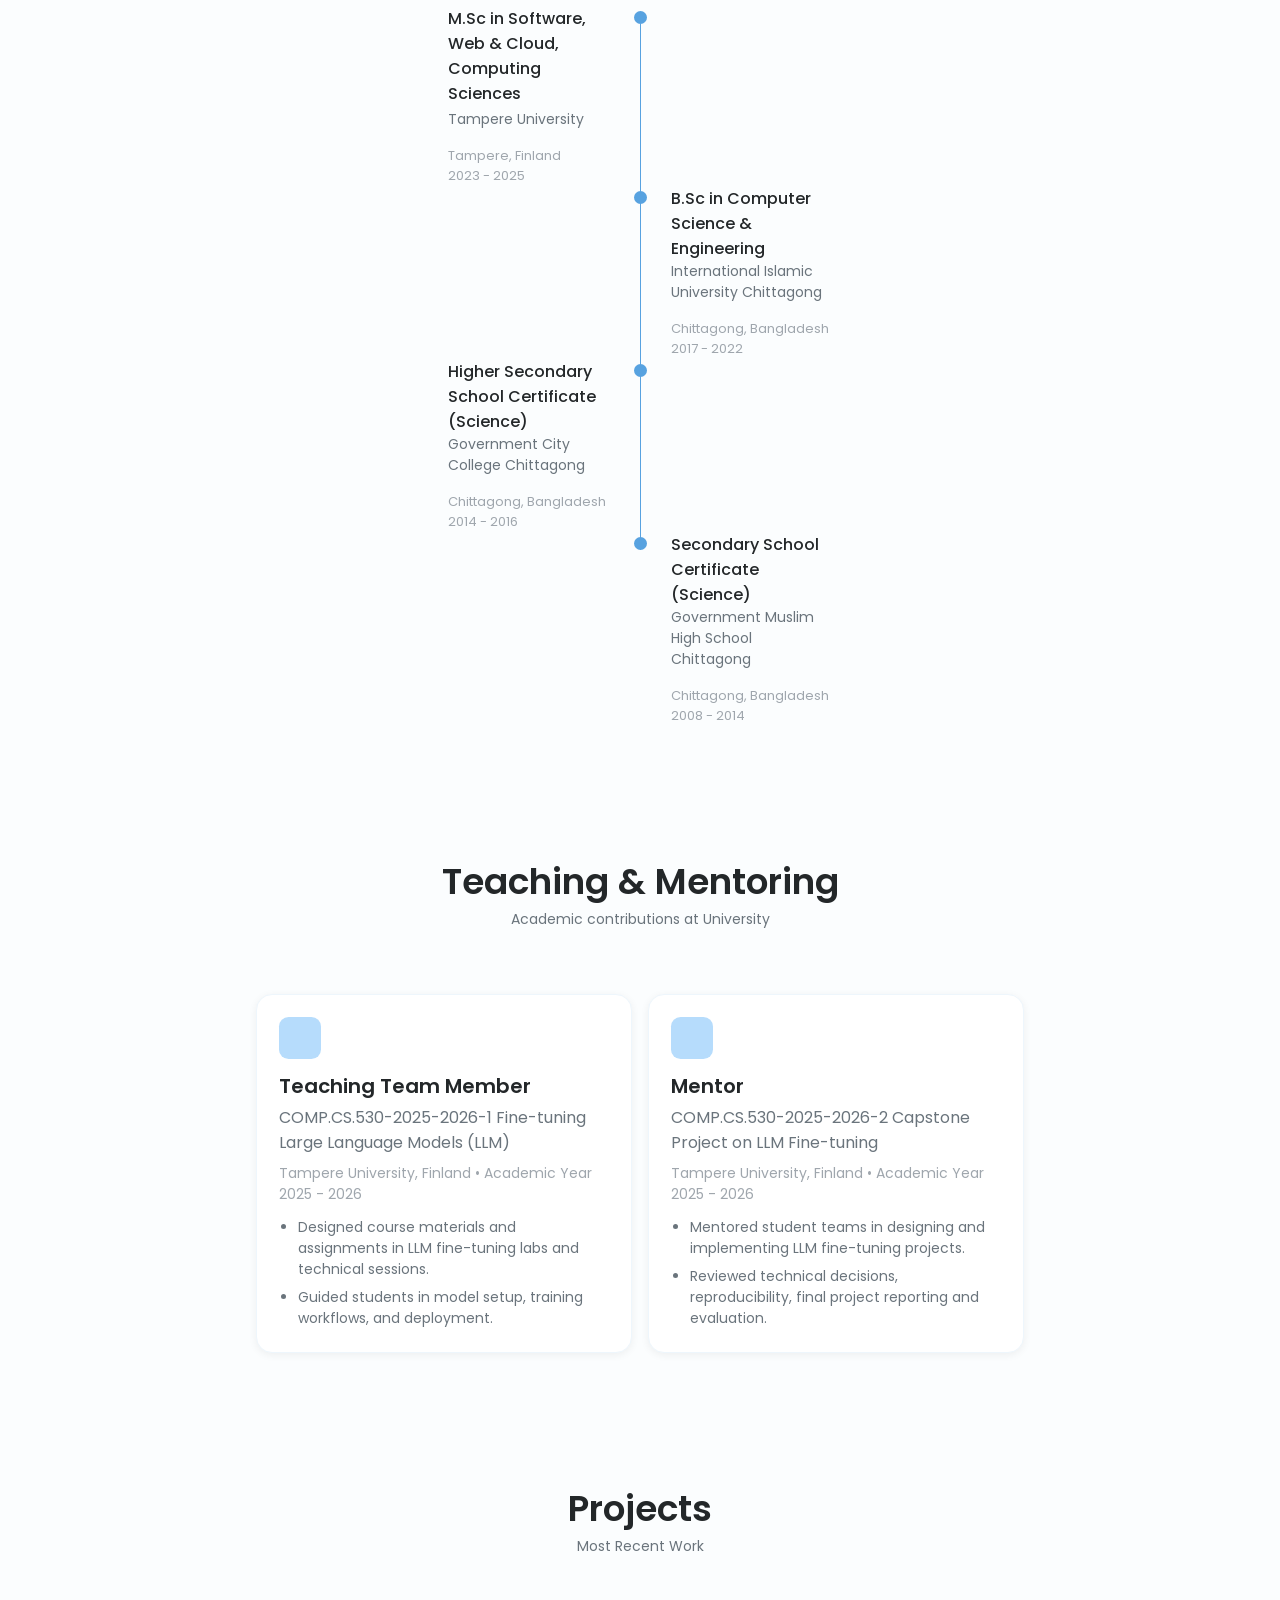
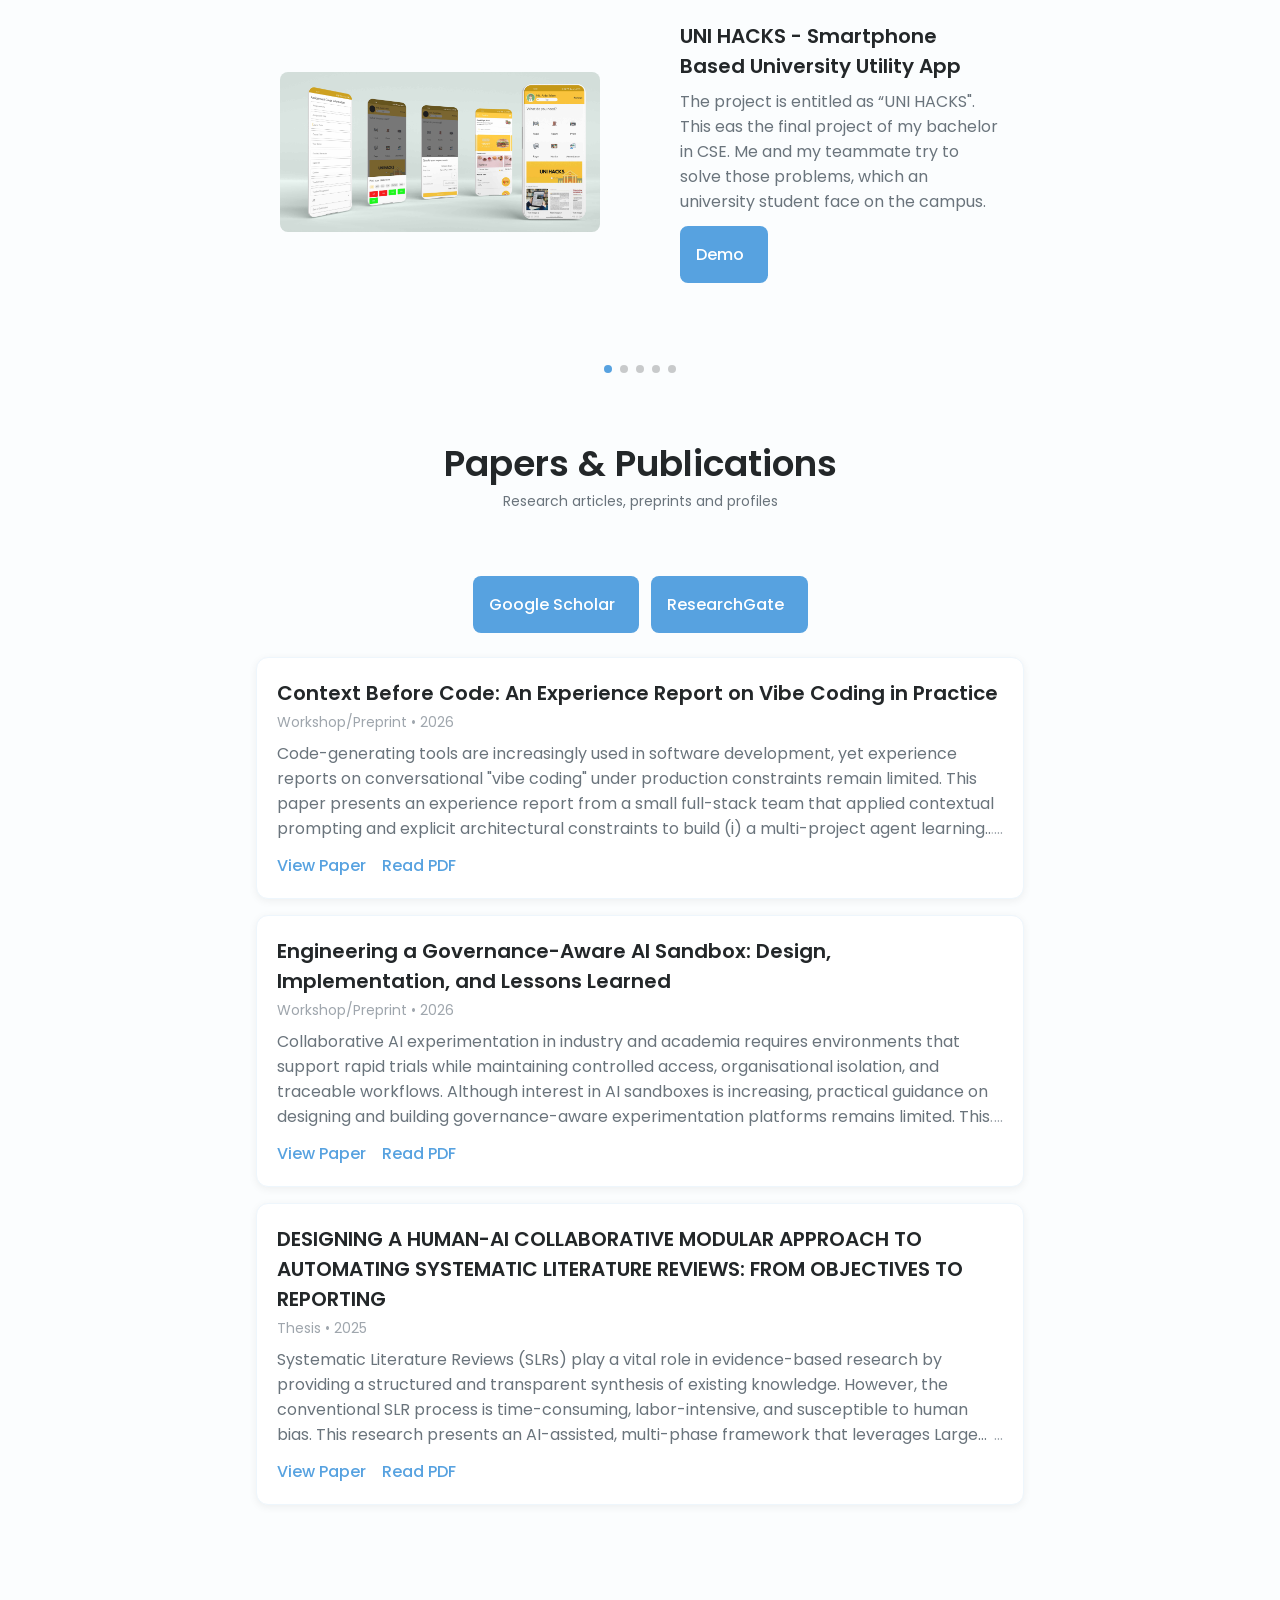
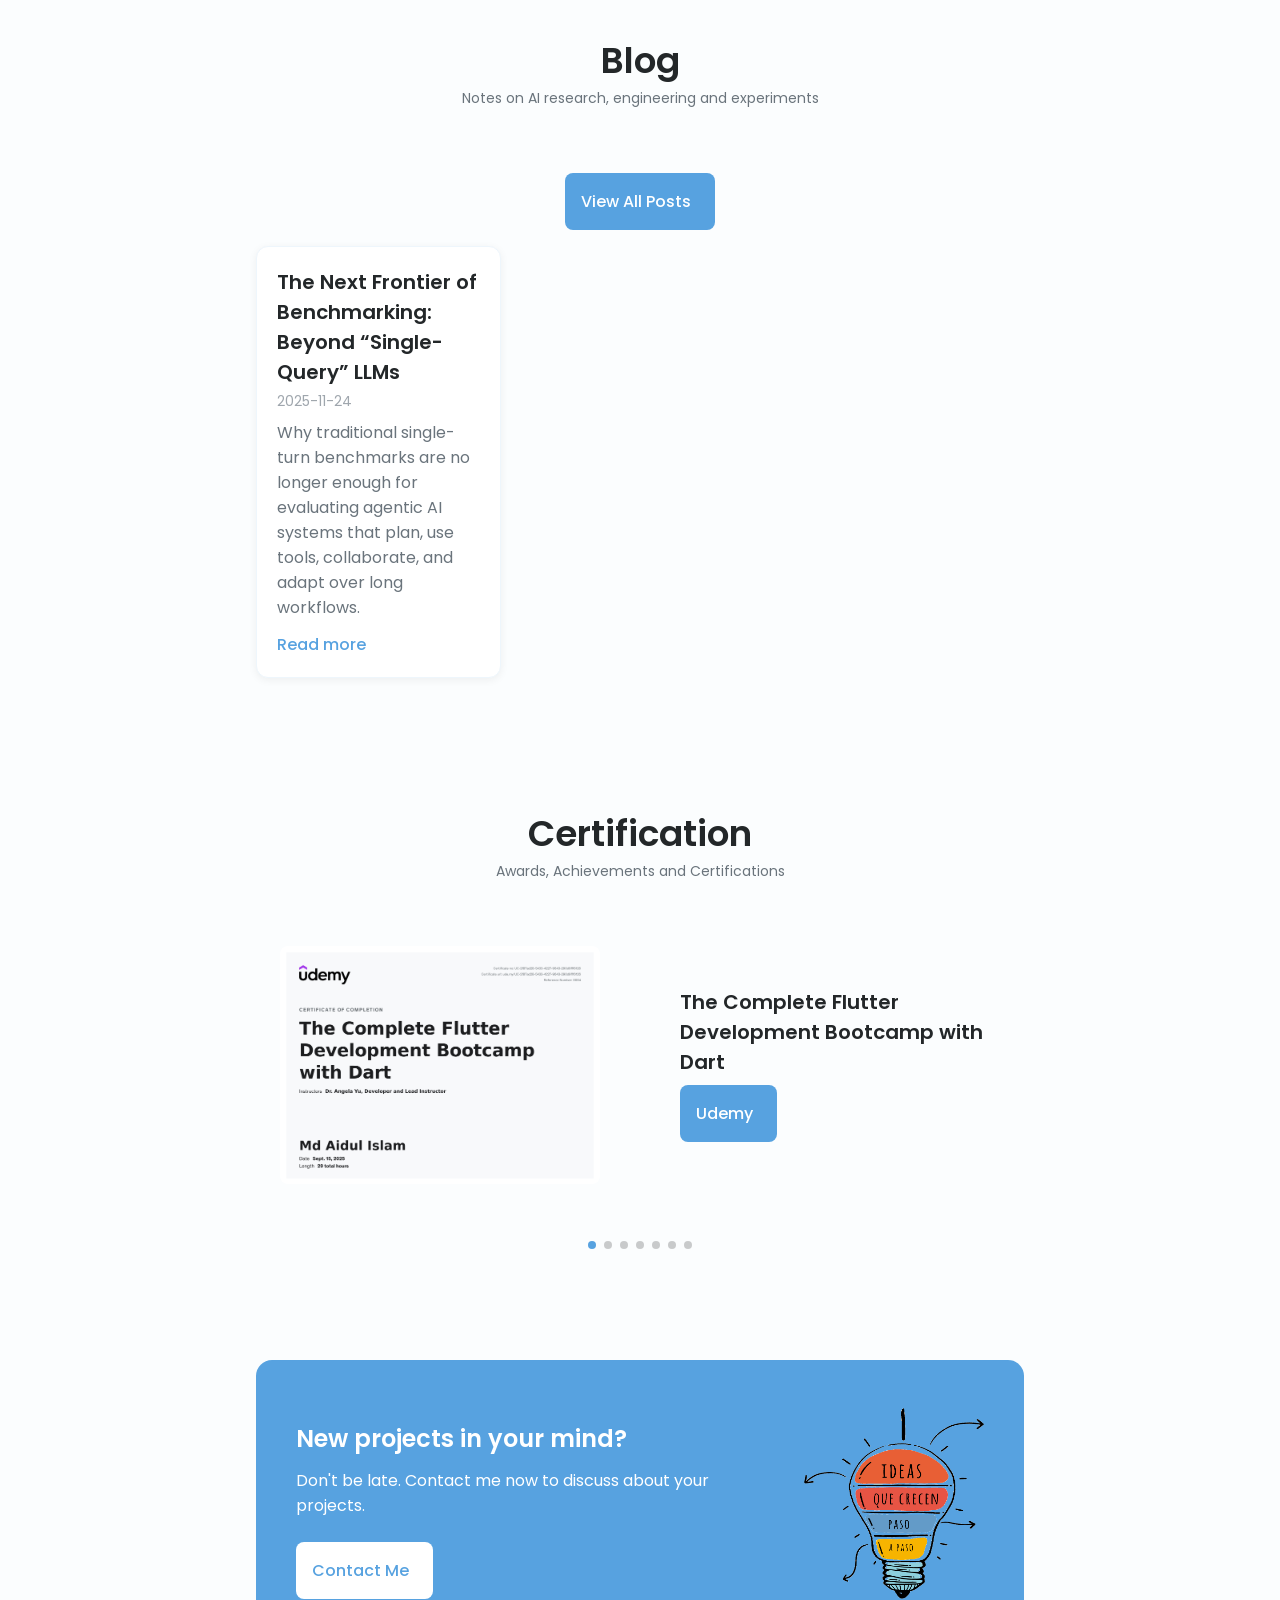
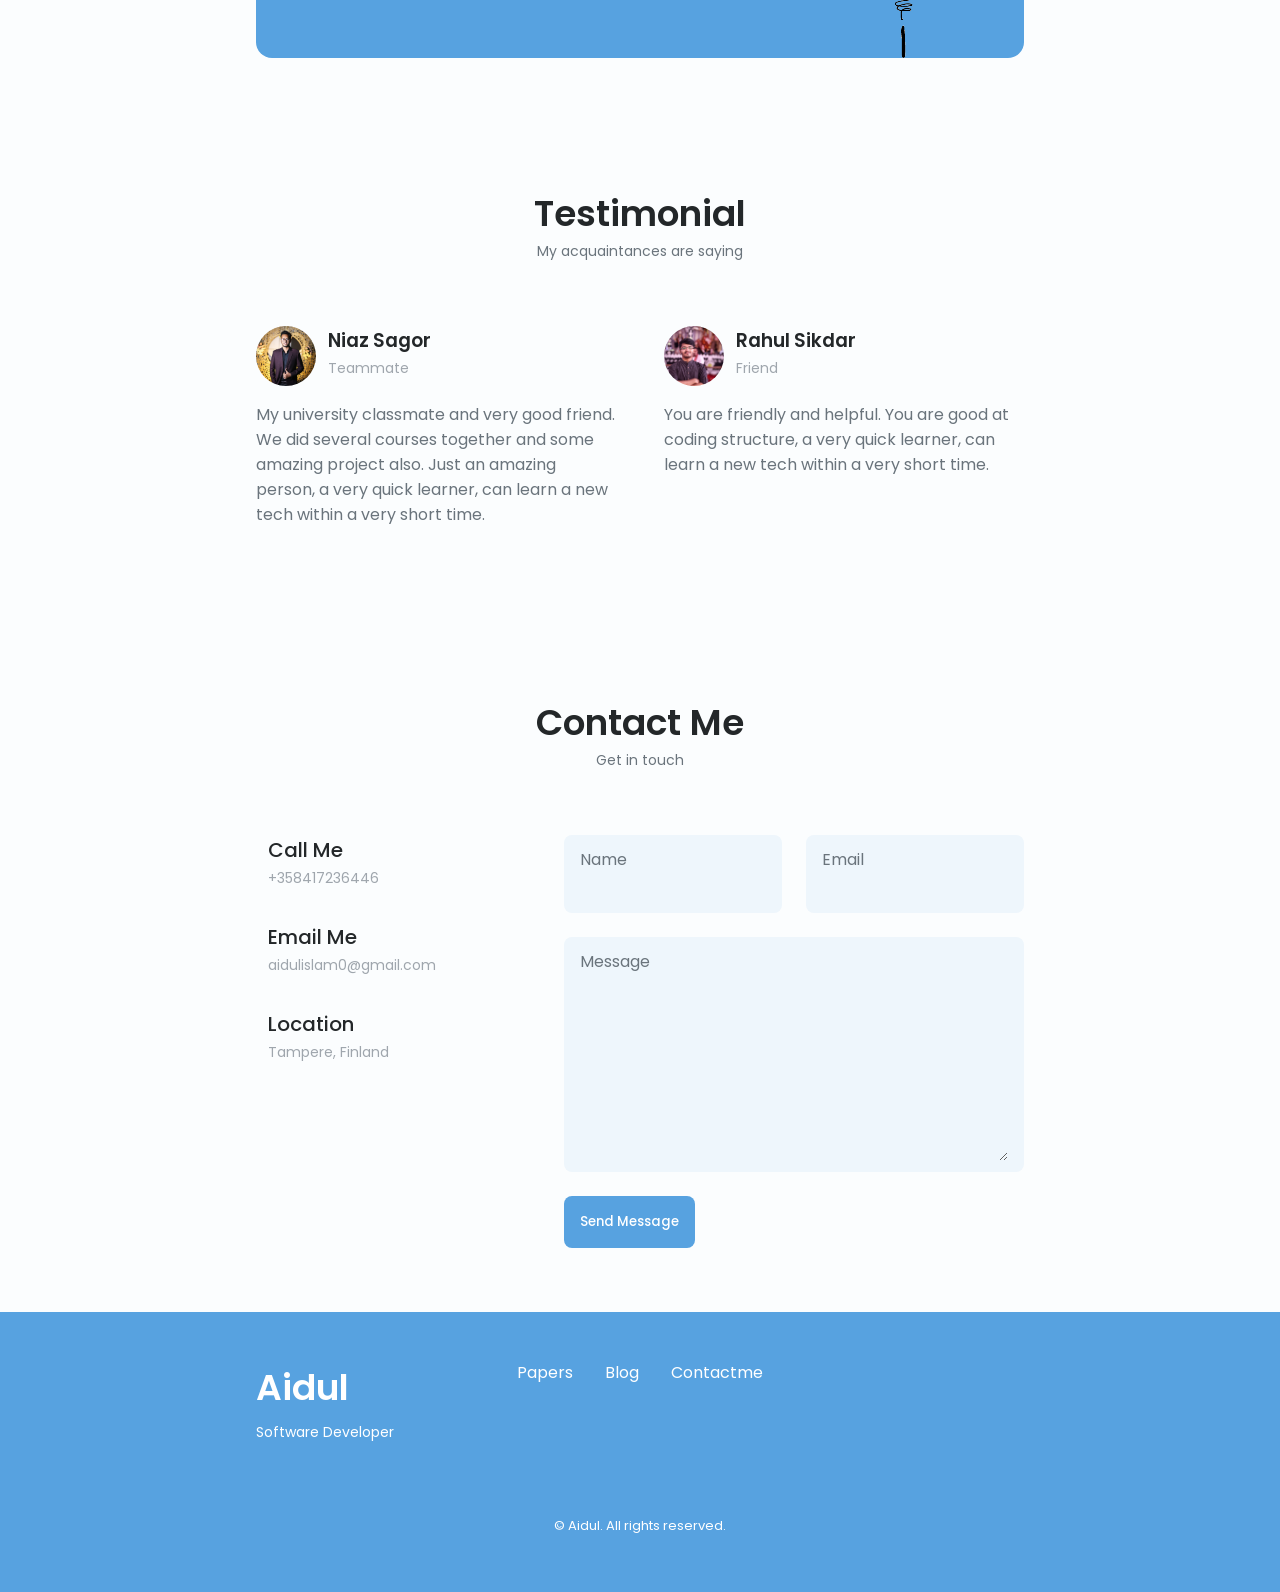
==== commit 24293f62: "blog added" ====
--- a/index.html
+++ b/index.html
@@ -66,6 +66,12 @@
                     <li class="nav__item">
                         <a href="#publications" class="nav__link">
                             <i class="uil uil-book-open nav__icon"></i> Papers
+                        </a>
+                    </li>
+
+                    <li class="nav__item">
+                        <a href="#blog" class="nav__link">
+                            <i class="uil uil-pen nav__icon"></i> Blog
                         </a>
                     </li>
 
@@ -916,7 +922,28 @@
             </div>
         </section>
 
-                <!--==================== CERTIFICATION ====================-->
+        <!--==================== BLOG ====================-->
+        <section class="blog section" id="blog">
+            <h2 class="section__title">Blog</h2>
+            <span class="section__subtitle">Notes on AI research, engineering and experiments</span>
+
+            <div class="blog__container container">
+                <div class="blog__actions">
+                    <a href="blog.html" class="button button--flex button--small">
+                        View All Posts
+                        <i class="uil uil-arrow-right button__icon"></i>
+                    </a>
+                </div>
+                <div class="blog__grid" id="blog-preview-list">
+                    <article class="blog__card">
+                        <h3 class="blog__title">Blog posts will appear here</h3>
+                        <p class="blog__meta">Add markdown files in <code>blogs/</code> to publish.</p>
+                    </article>
+                </div>
+            </div>
+        </section>
+
+        <!--==================== CERTIFICATION ====================-->
 
                 <section class="portfolio section" id="portfolio">
                     <h2 class="section__title">Certification</h2>
@@ -1279,7 +1306,7 @@
                     </li>
 
                     <li>
-                        <a href="#portfolio" class="footer__link">Portfolio</a>
+                        <a href="#blog" class="footer__link">Blog</a>
                     </li>
 
                     <li>
--- a/assets/css/styles.css
+++ b/assets/css/styles.css
@@ -825,6 +825,55 @@
   color: var(--first-color-alt);
 }
 
+/*==================== BLOG ====================*/
+.blog__container {
+  display: grid;
+  row-gap: 1rem;
+}
+
+.blog__actions {
+  display: flex;
+  justify-content: center;
+}
+
+.blog__grid {
+  display: grid;
+  gap: 1rem;
+  grid-template-columns: 1fr;
+}
+
+.blog__card {
+  background-color: var(--container-color);
+  border: 1px solid var(--input-color);
+  border-radius: 0.75rem;
+  padding: 1.25rem;
+  box-shadow: 0 2px 8px rgba(0, 0, 0, 0.06);
+}
+
+.blog__title {
+  font-size: var(--h3-font-size);
+  margin-bottom: var(--mb-0-25);
+}
+
+.blog__meta {
+  font-size: var(--small-font-size);
+  color: var(--text-color-light);
+  margin-bottom: var(--mb-0-5);
+}
+
+.blog__summary {
+  margin-bottom: var(--mb-0-75);
+}
+
+.blog__link {
+  color: var(--first-color);
+  font-weight: var(--font-medium);
+}
+
+.blog__link:hover {
+  color: var(--first-color-alt);
+}
+
 /*==================== TEACHING ====================*/
 .teaching__container {
   grid-template-columns: 1fr;
@@ -1345,6 +1394,10 @@
     margin-top: 4.5rem;
   }
 
+  .blog__grid {
+    grid-template-columns: repeat(2, 1fr);
+  }
+
   .teaching__container {
     grid-template-columns: repeat(2, 1fr);
   }
@@ -1370,6 +1423,10 @@
     column-gap: 5rem;
   }
 
+  .blog__grid {
+    grid-template-columns: repeat(3, 1fr);
+  }
+
 
   .swiper-portfolio-icon {
     font-size: 3.5rem;
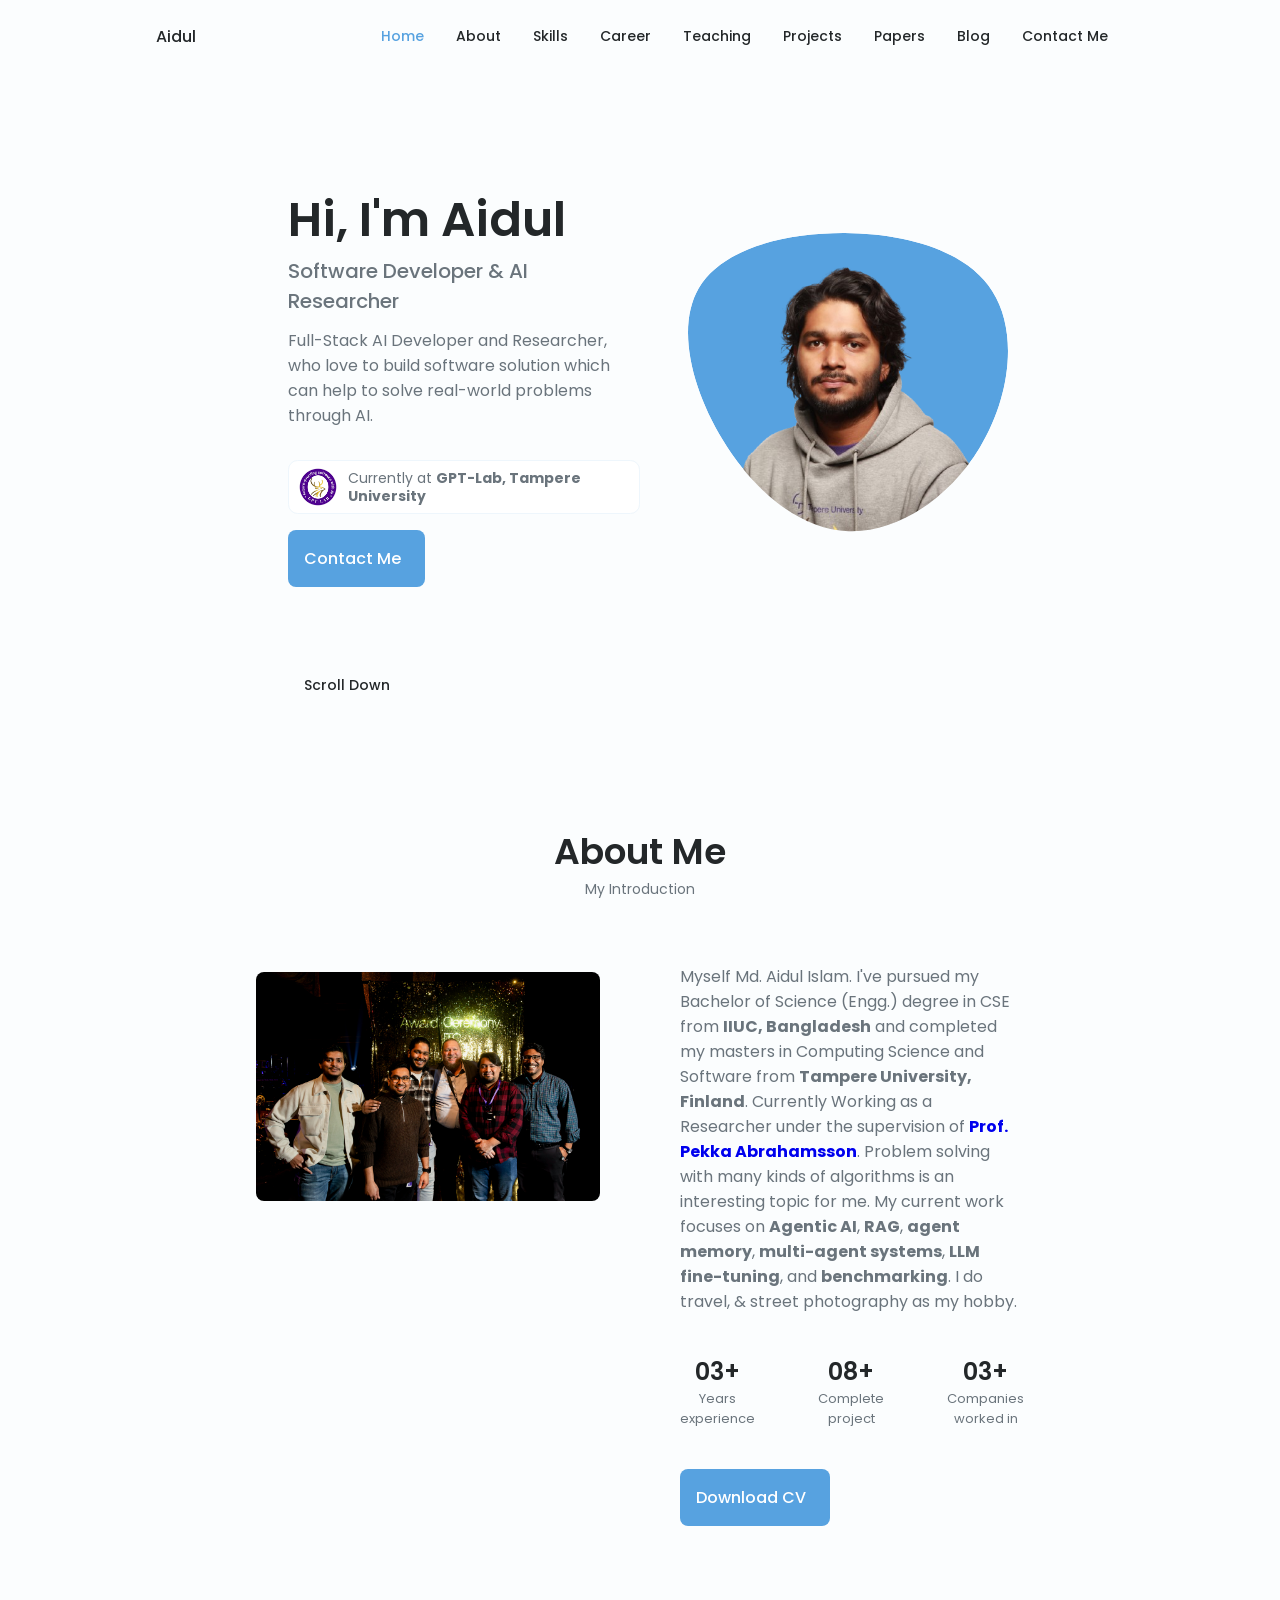
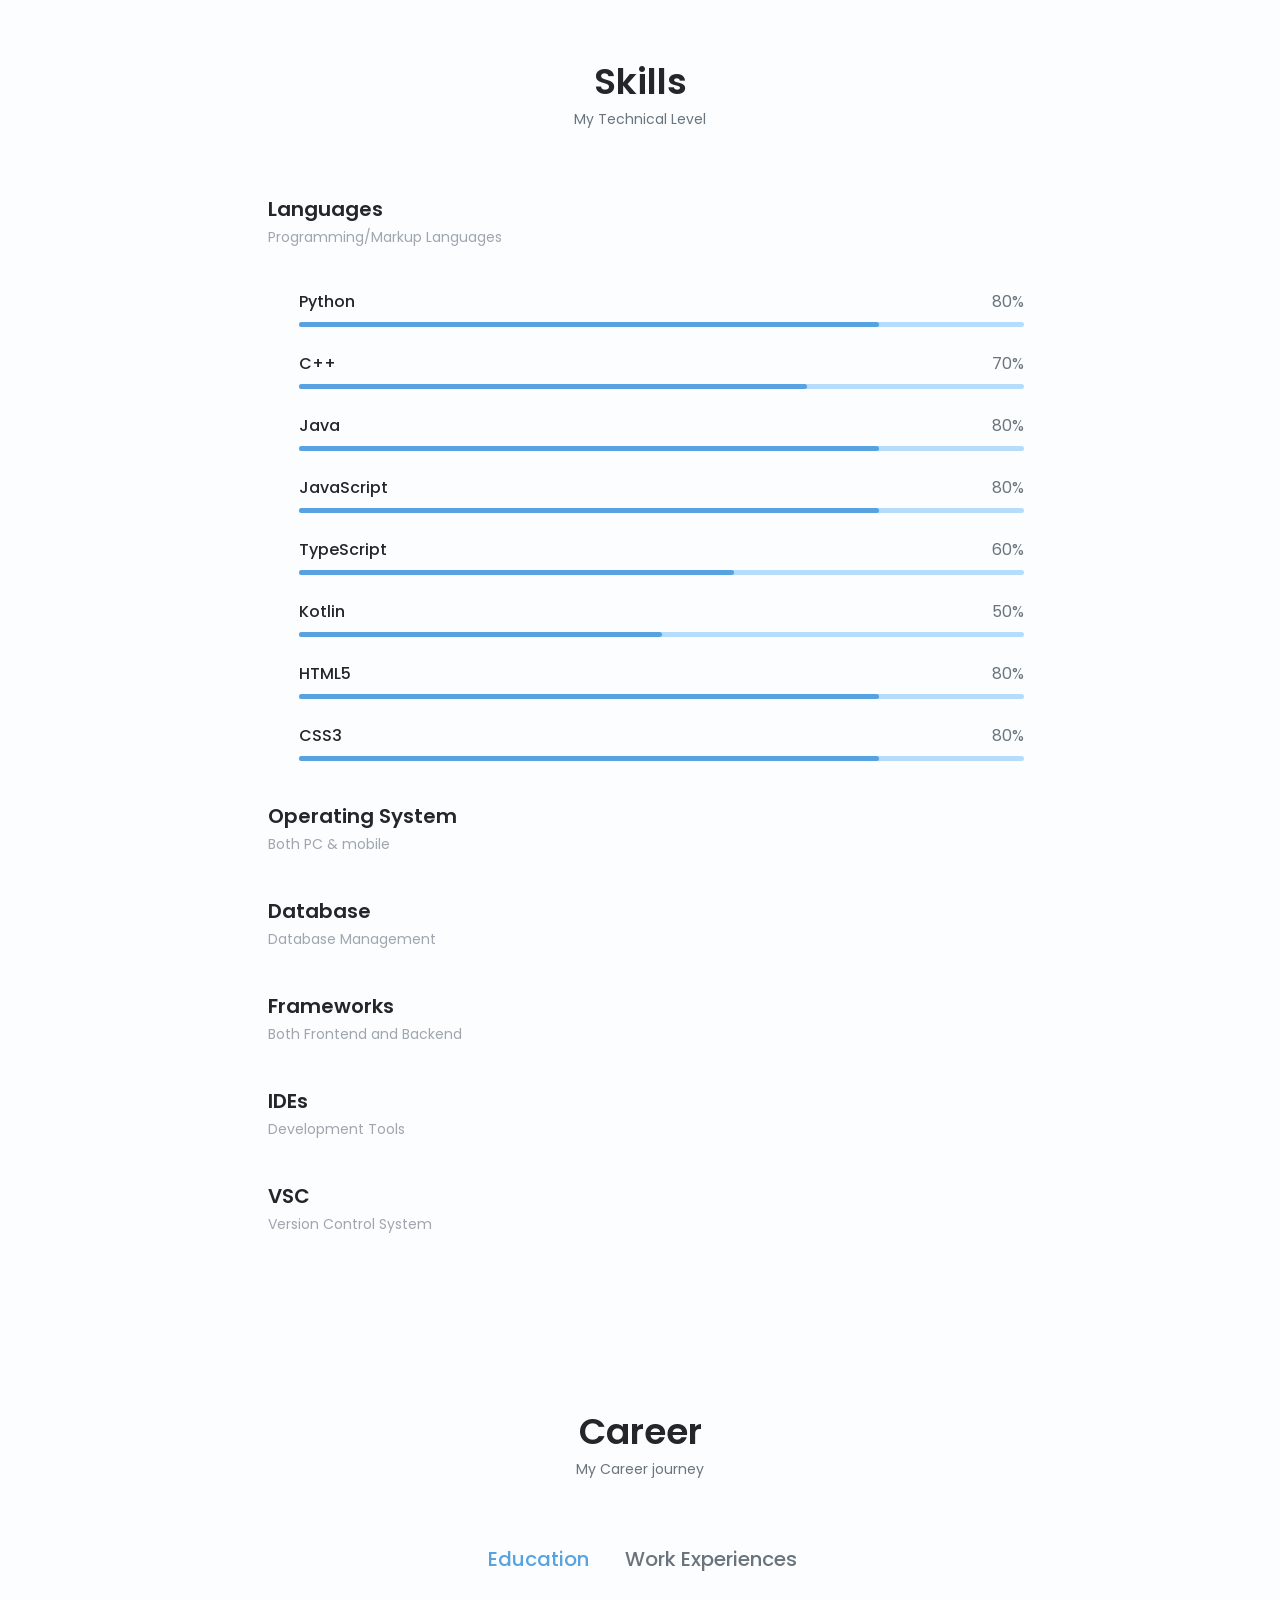
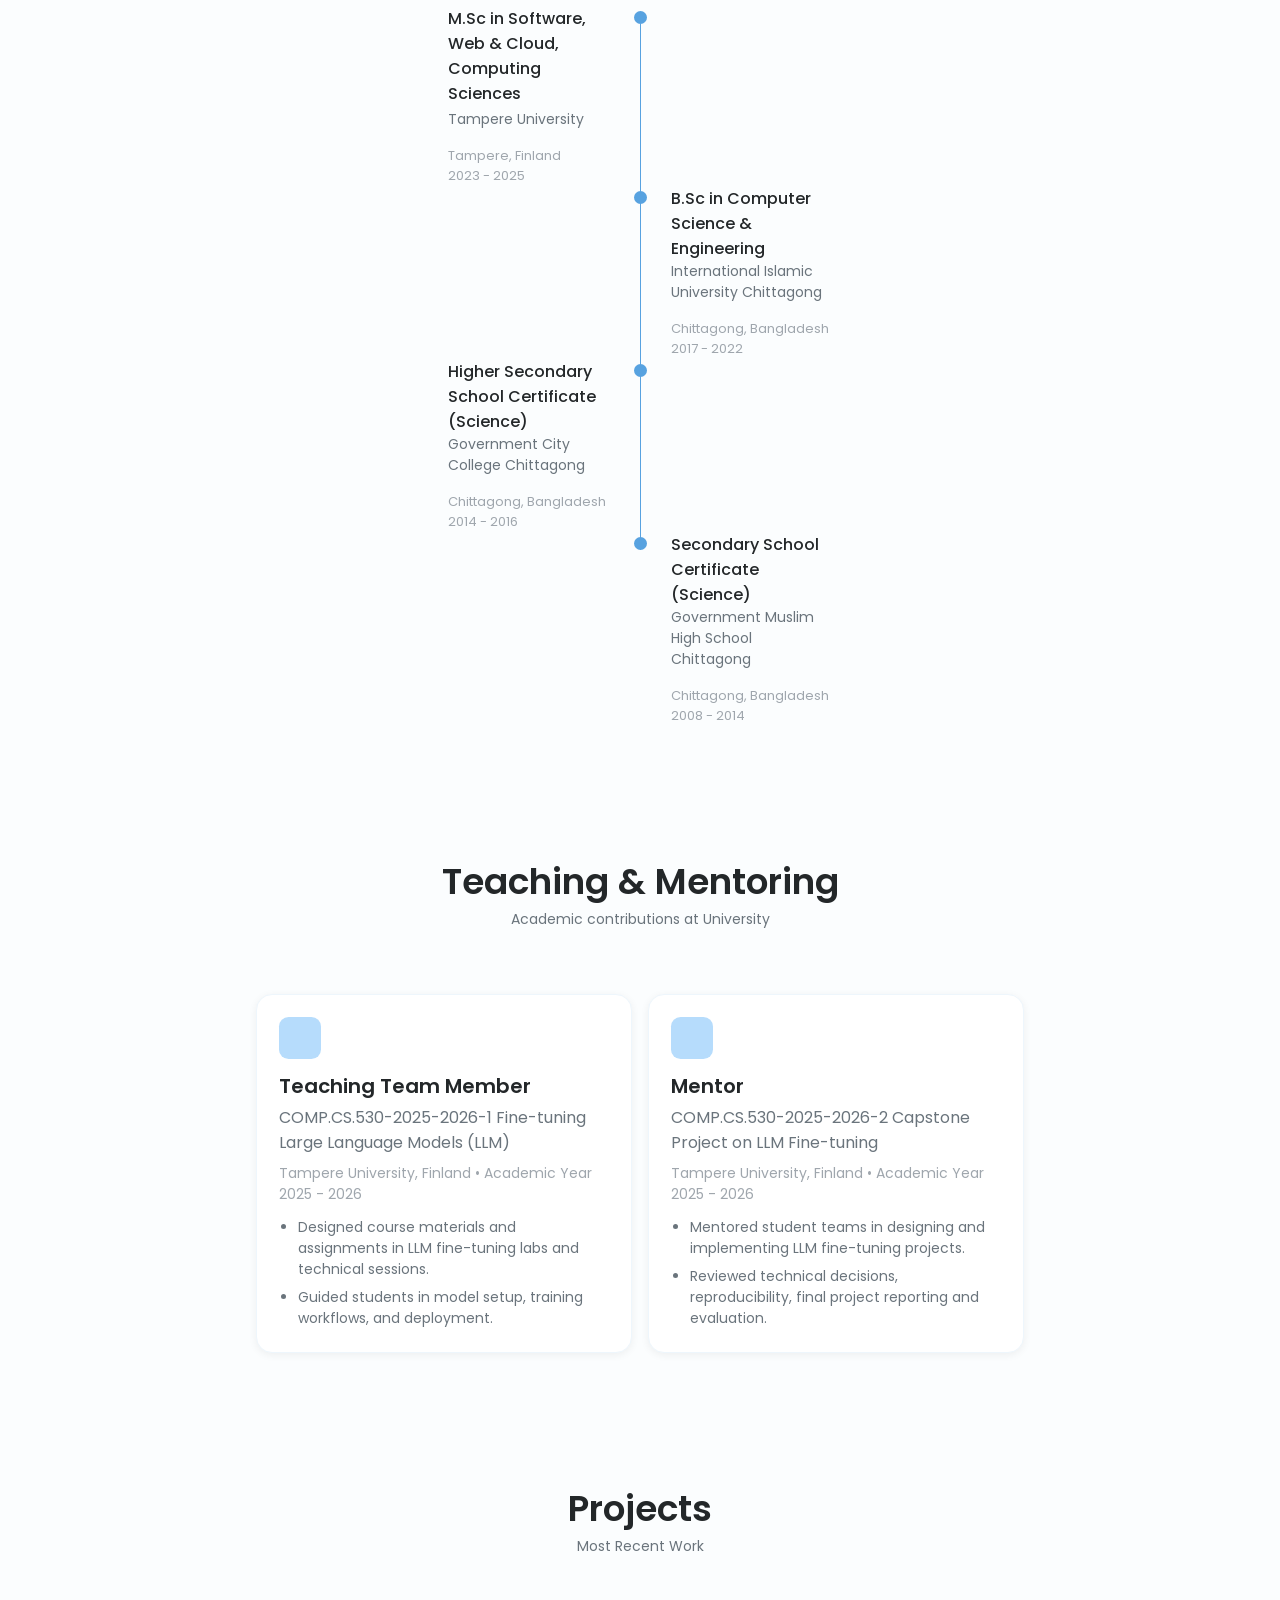
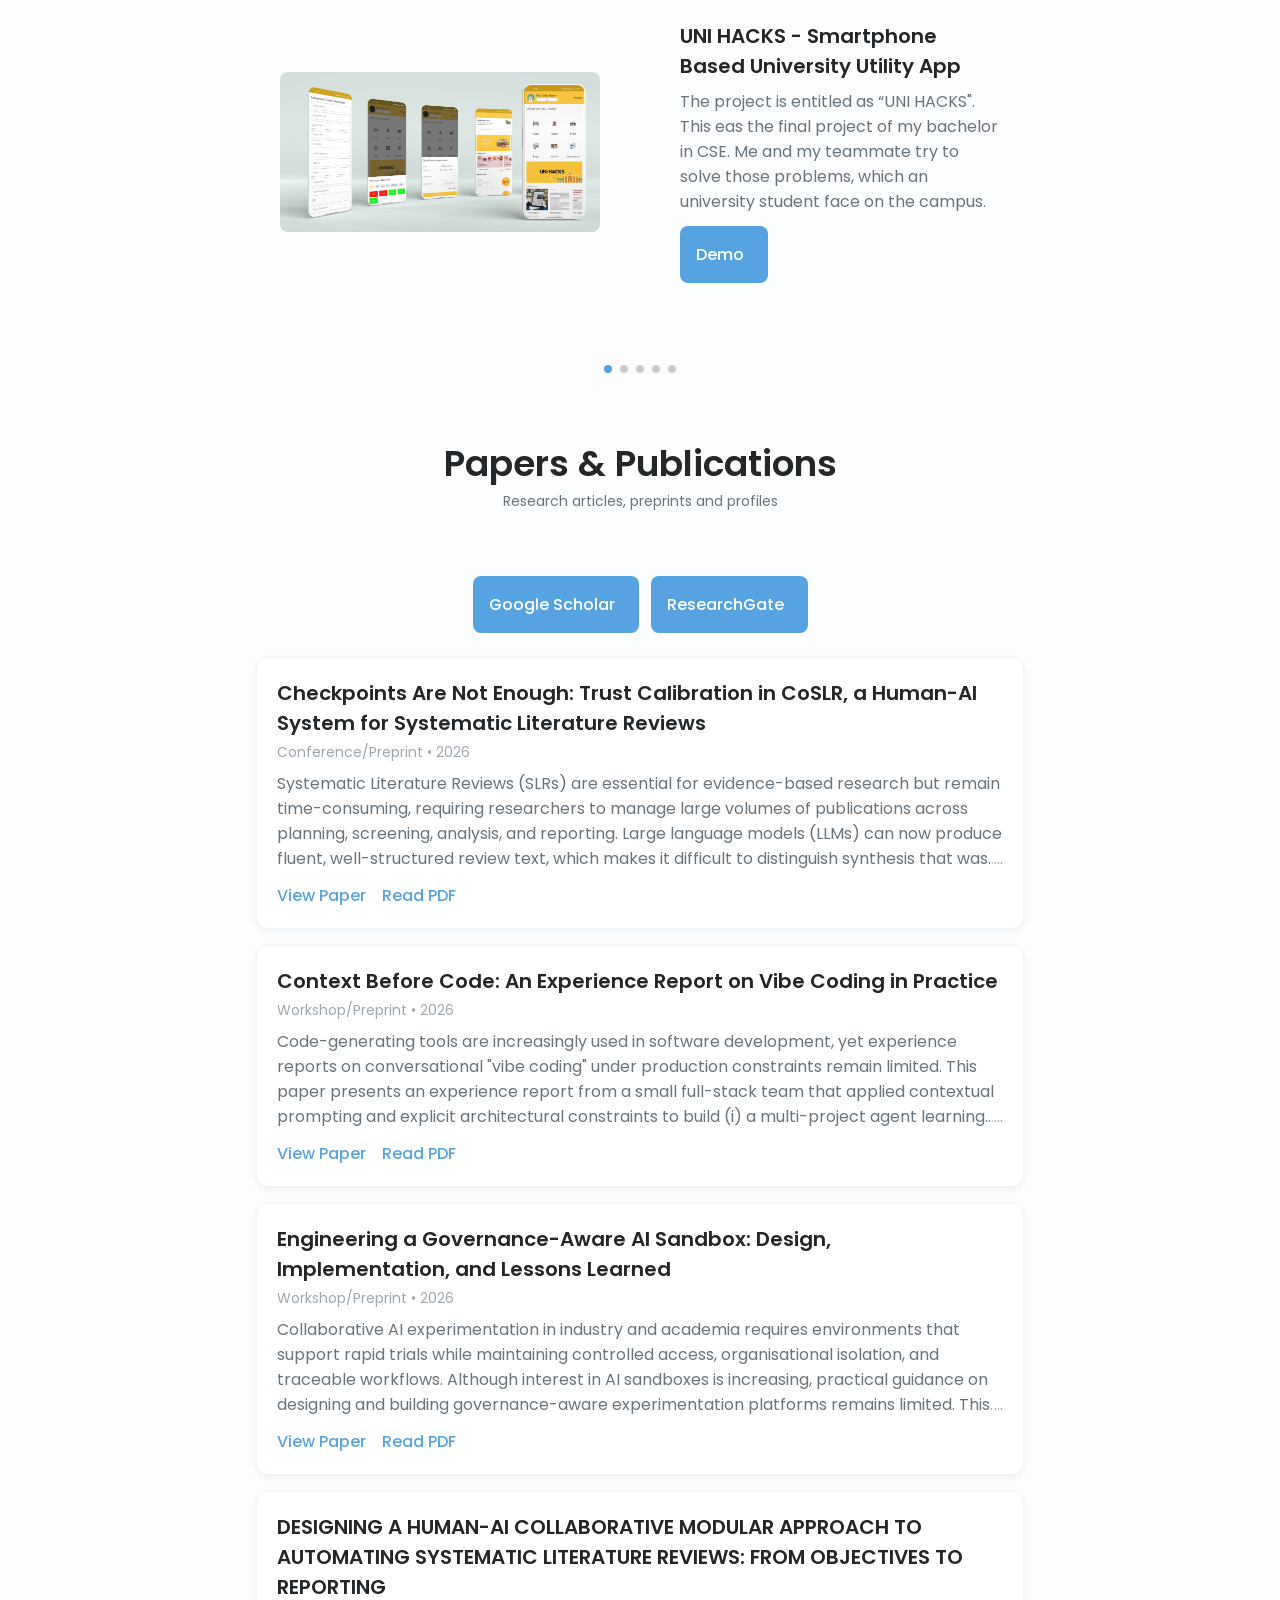
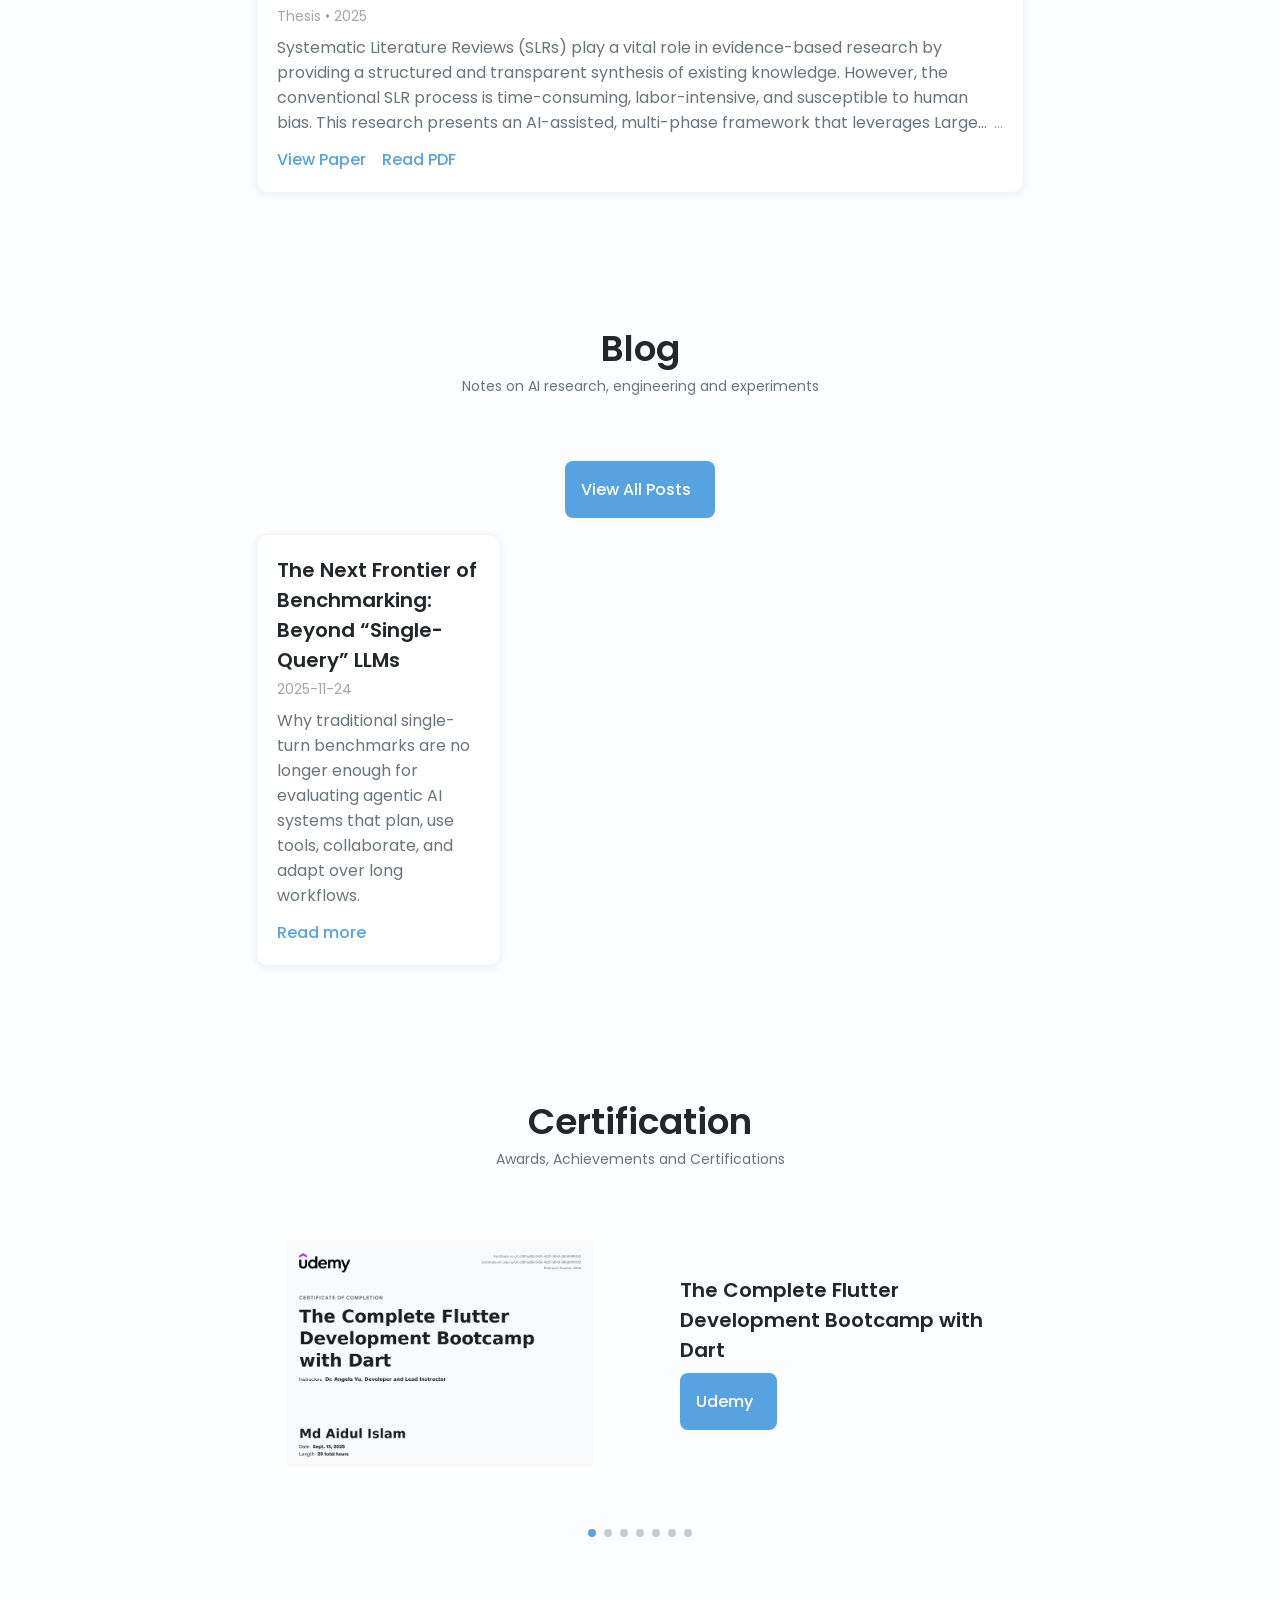
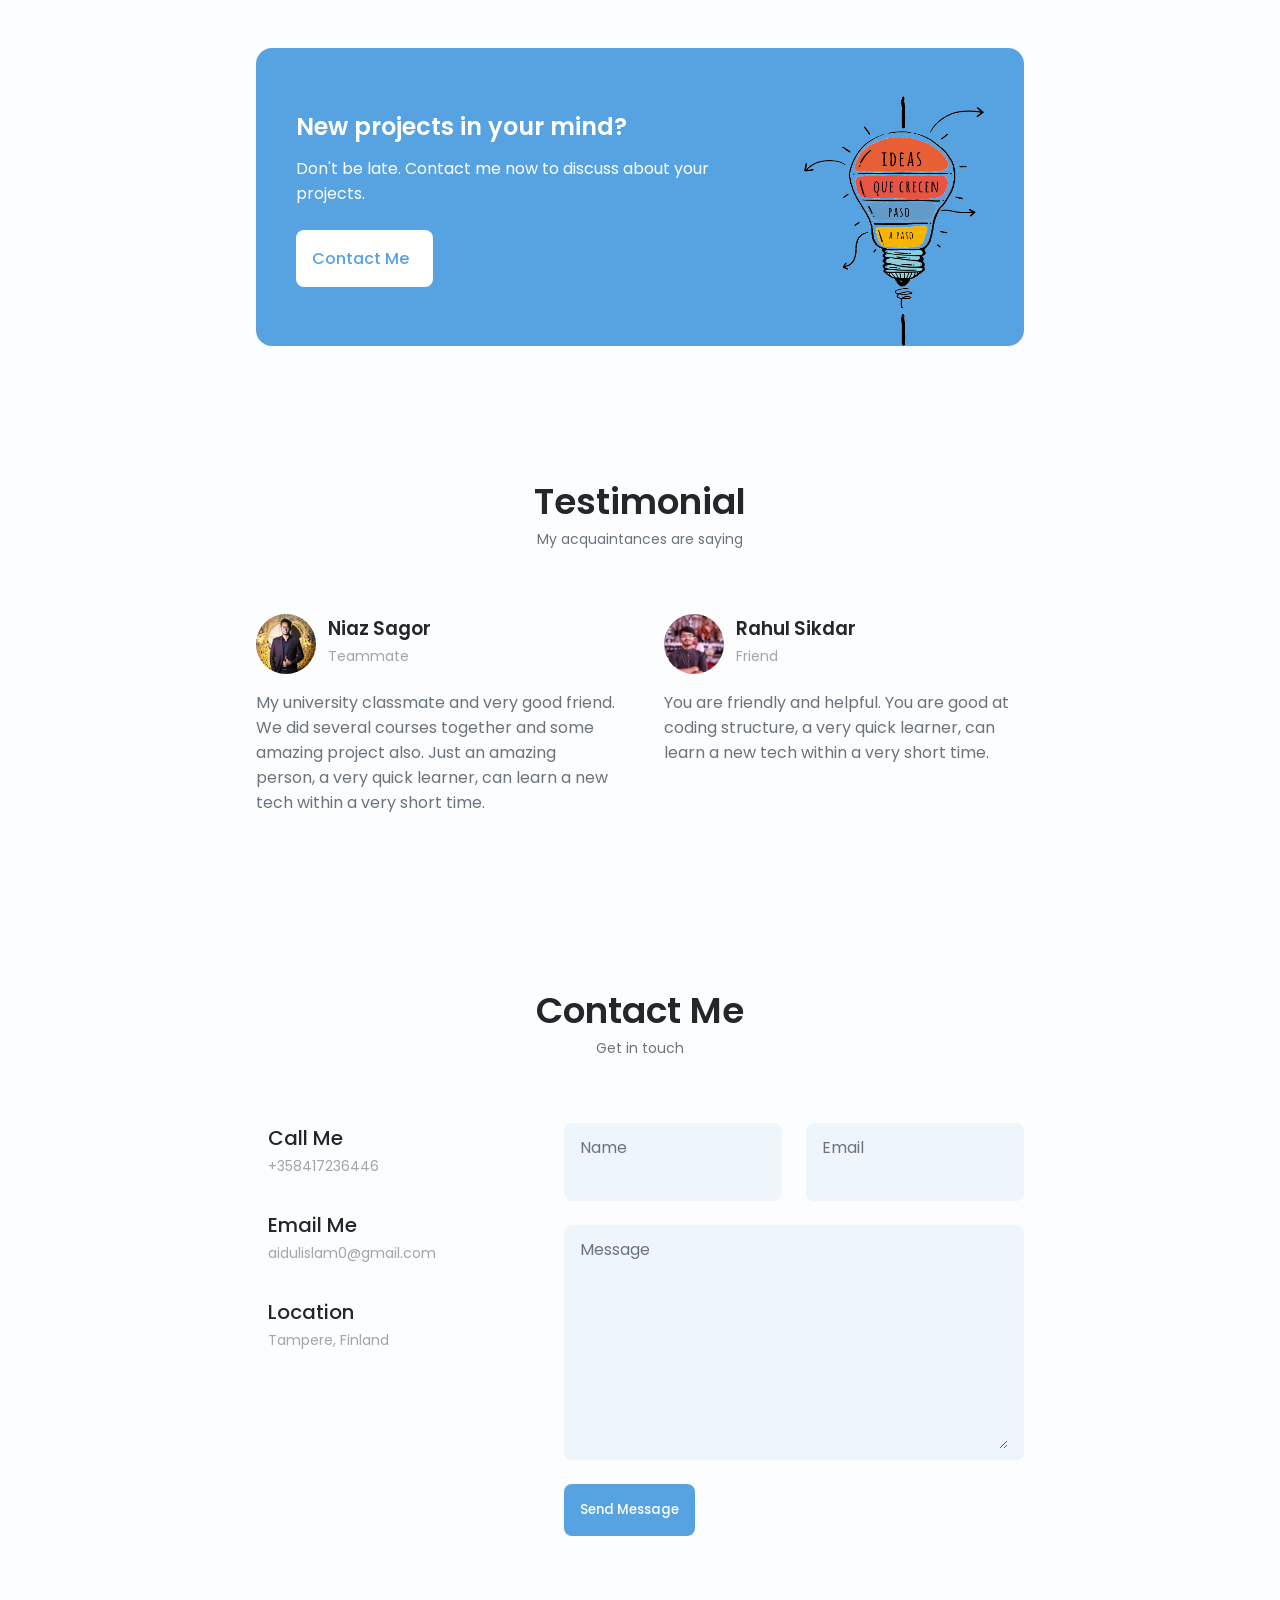
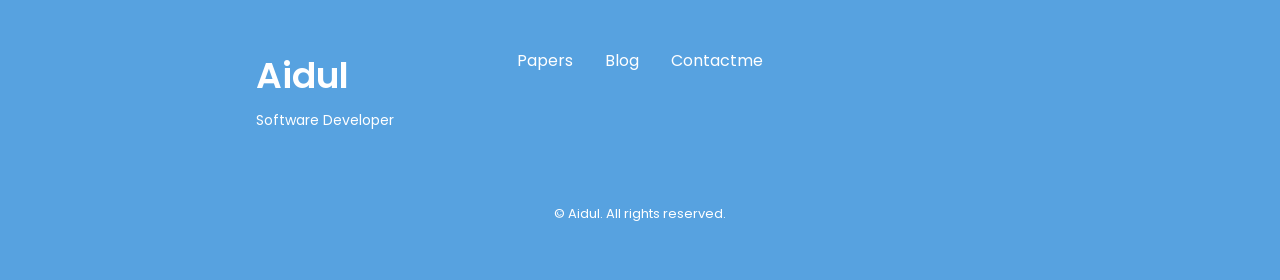
==== commit 40f20e30: "new paper added" ====
--- a/index.html
+++ b/index.html
@@ -883,6 +883,18 @@
                 </div>
 
                 <div class="publications__grid">
+                    <article class="publications__card">
+                        <h3 class="publications__title">Checkpoints Are Not Enough: Trust Calibration in CoSLR, a Human-AI System for Systematic Literature Reviews</h3>
+                        <p class="publications__meta">Conference/Preprint • 2026</p>
+                        <p class="publications__description">
+                            Systematic Literature Reviews (SLRs) are essential for evidence-based research but remain time-consuming, requiring researchers to manage large volumes of publications across planning, screening, analysis, and reporting. Large language models (LLMs) can now produce fluent, well-structured review text, which makes it difficult to distinguish synthesis that was verified by a researcher from synthesis that merely appears authoritative. This raises the risk that unverified AI-generated synthesis enters the scholarly record carrying the credibility of a systematic review. We present CoSLR, a Human-AI collaborative multi-agent system that supports the SLR workflow through a modular three-phase pipeline using large language models and Retrieval-Augmented Generation (RAG), and that places explicit, mandatory human checkpoints on the path between generated output and its acceptance. In a survey-based study with 63 participants, the system was received positively: 27 of 63 participants (42.9 percent) rated its usability highly, indicating that the mandatory checkpoints did not come at the cost of a workable interface. However, a checkpoint safeguards the review only if researchers use it to verify: 22 of 63 participants (34.9 percent) reported that they would trust AI-generated summaries and reports without additional human checking after only a short interaction with the system. These findings indicate that Human-AI collaboration can support literature review work, but that the effectiveness of human oversight depends on whether users are willing to exercise it. This is a calibration problem that interface design must address directly, not assume.
+                        </p>
+                        <div class="publications__actions">
+                            <a href="https://www.researchgate.net/publication/414562356_Checkpoints_Are_Not_Enough_Trust_Calibration_in_CoSLR_a_Human-AI_System_for_Systematic_Literature_Reviews" class="publications__link" target="_blank">View Paper</a>
+                            <a href="https://arxiv.org/pdf/2609.22248" class="publications__link" target="_blank">Read PDF</a>
+                        </div>
+                    </article>
+
                     <article class="publications__card">
                         <h3 class="publications__title">Context Before Code: An Experience Report on Vibe Coding in Practice</h3>
                         <p class="publications__meta">Workshop/Preprint • 2026</p>
